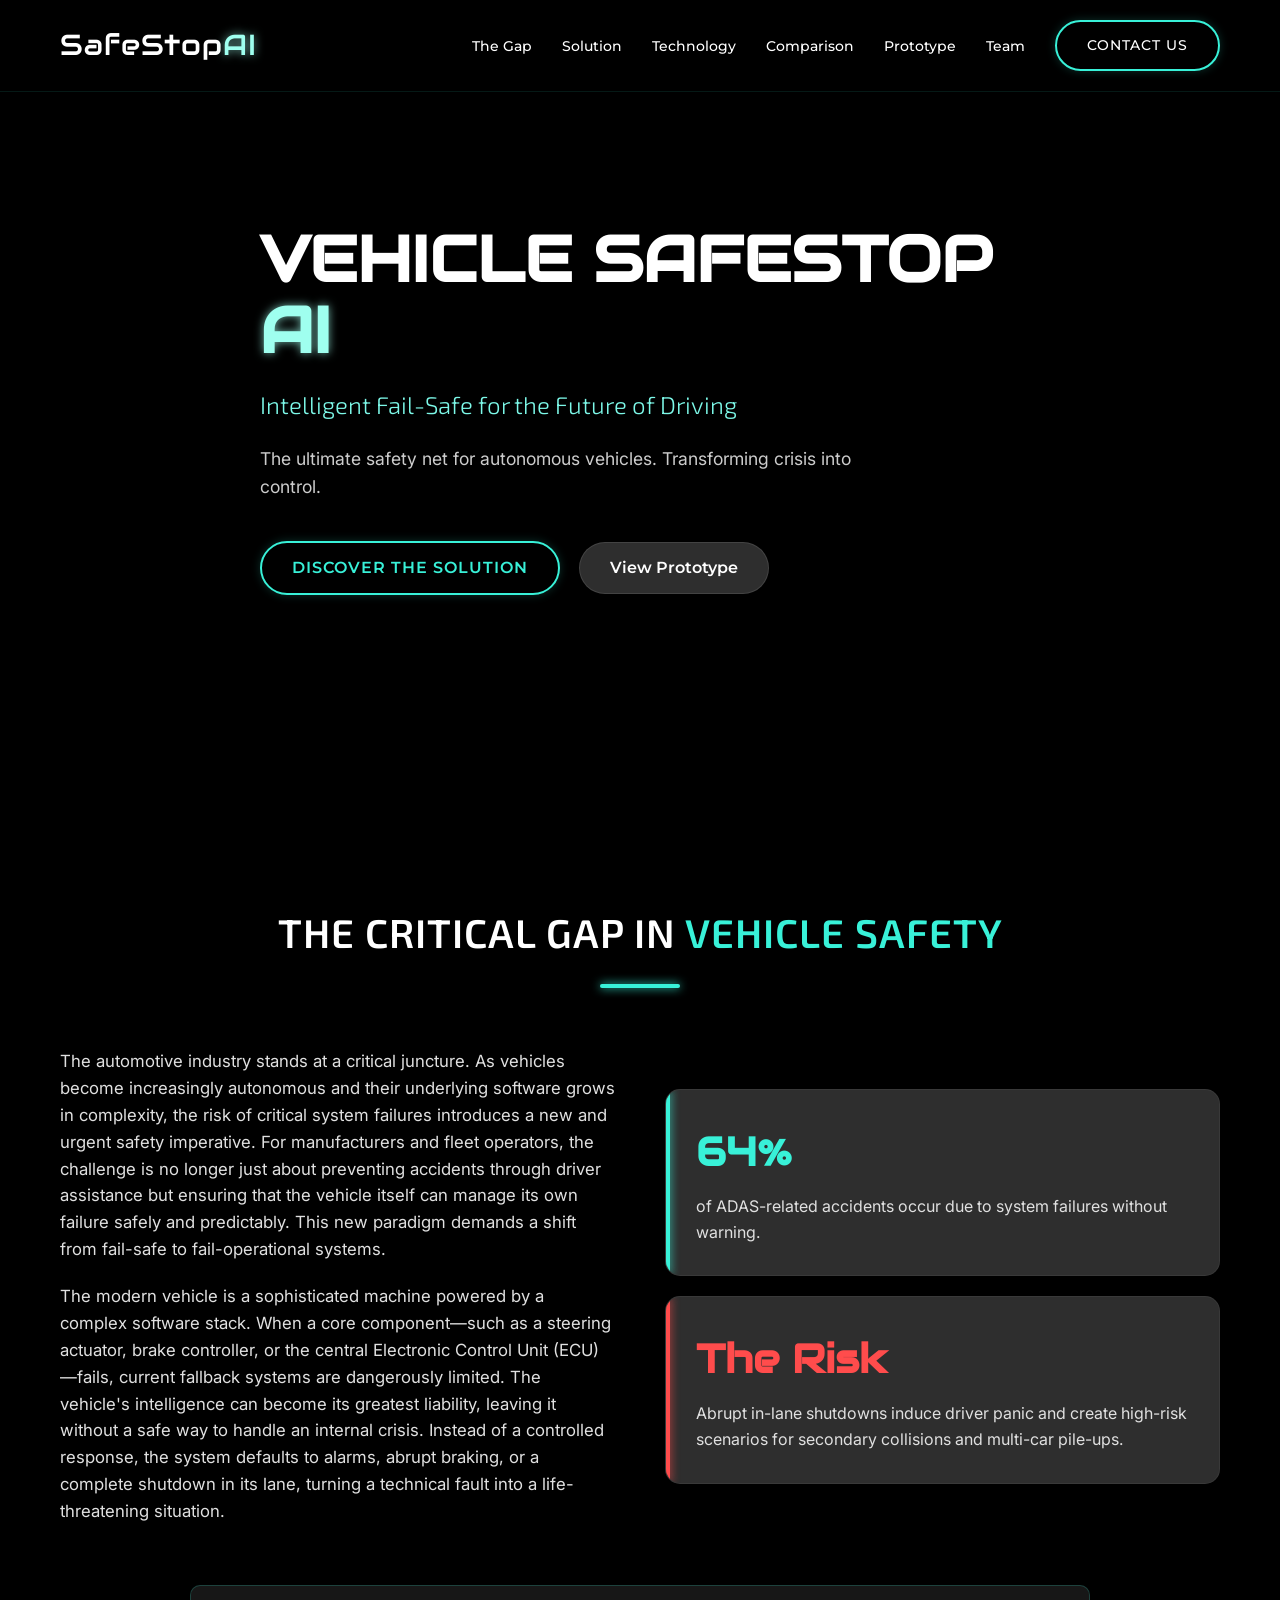
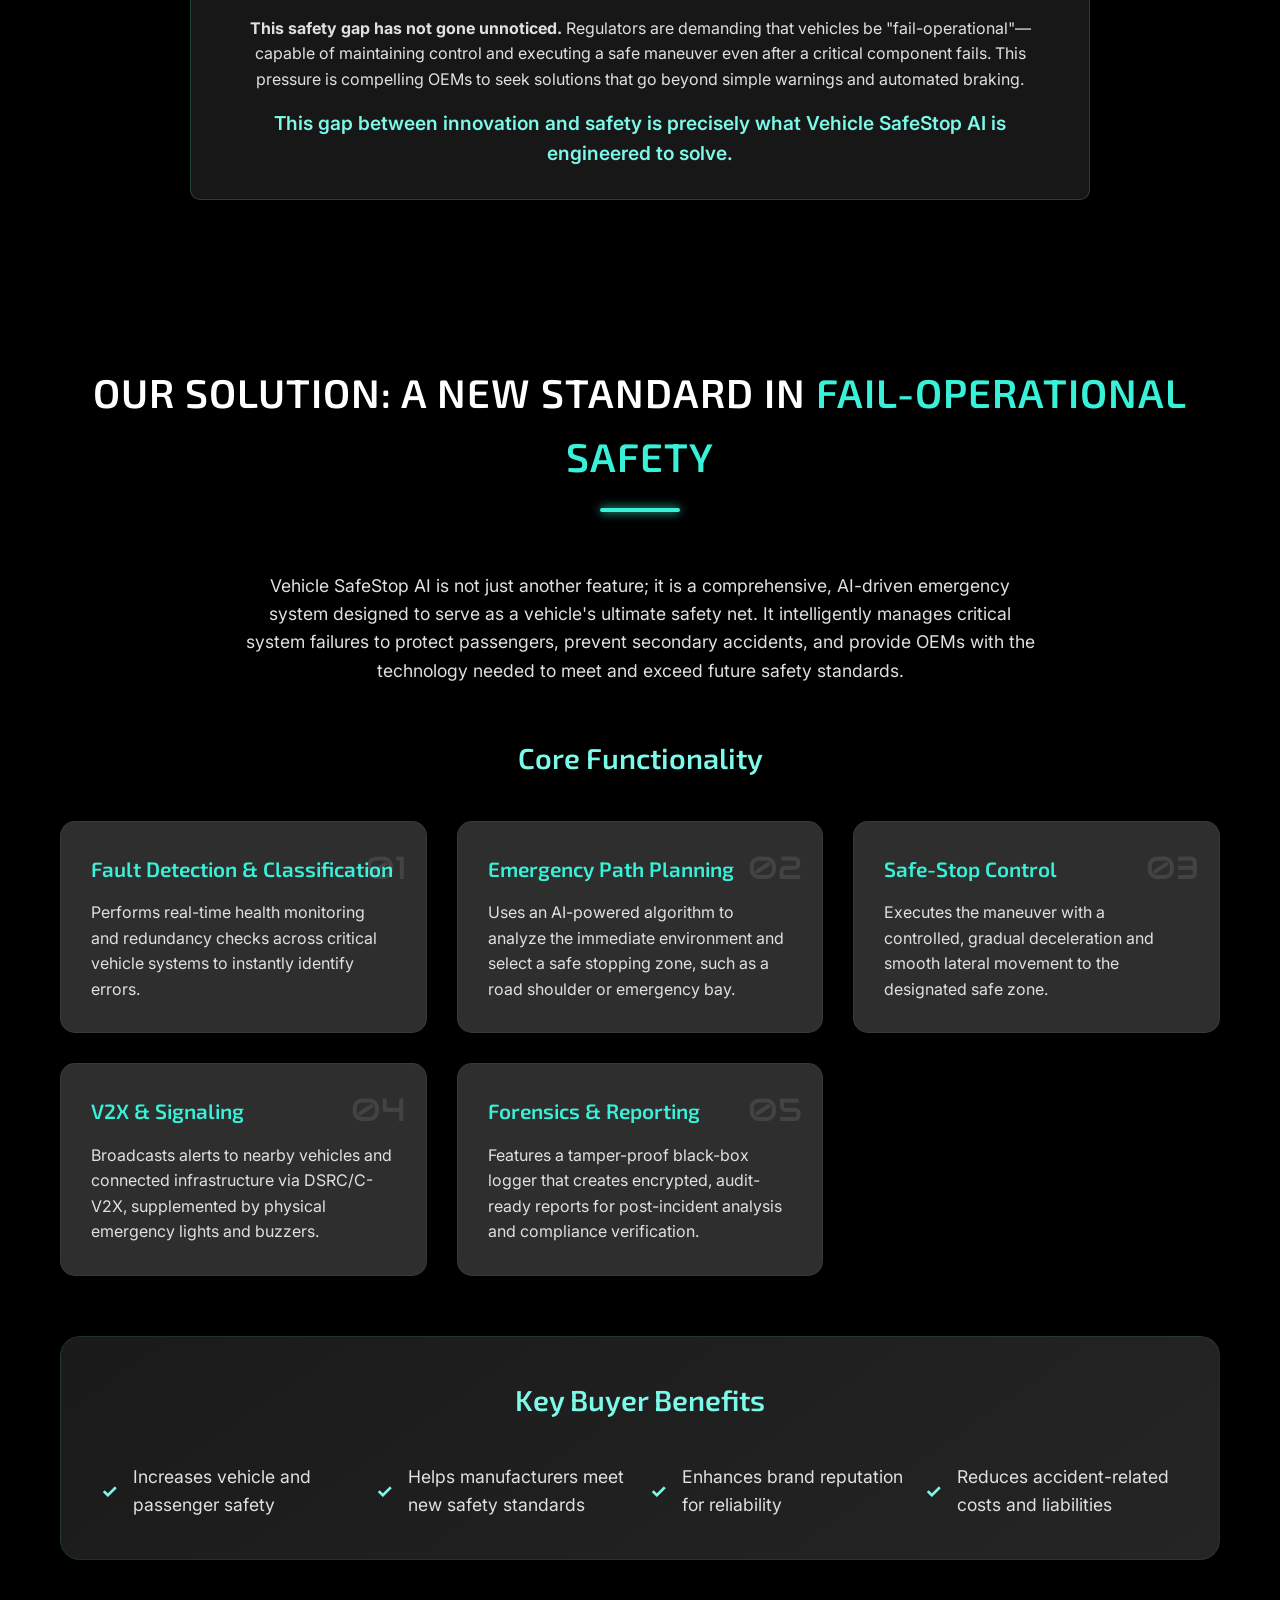
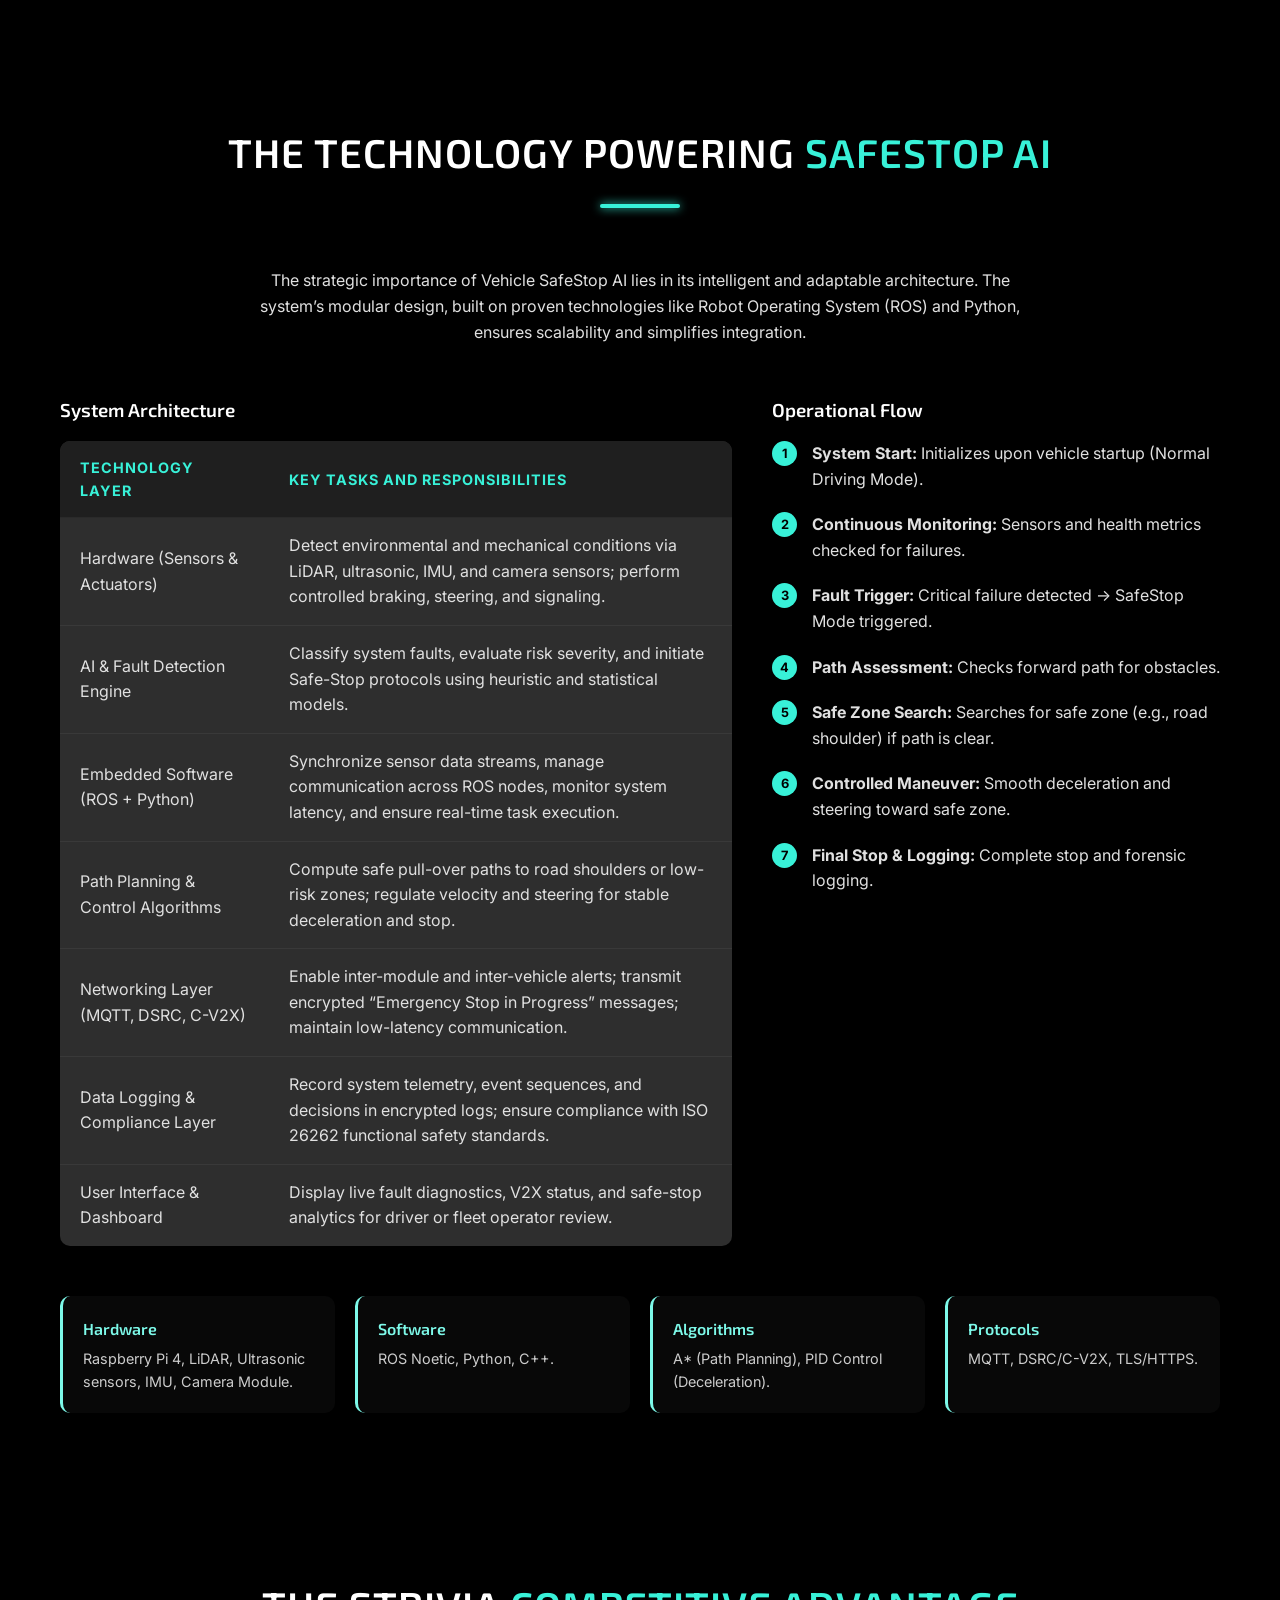
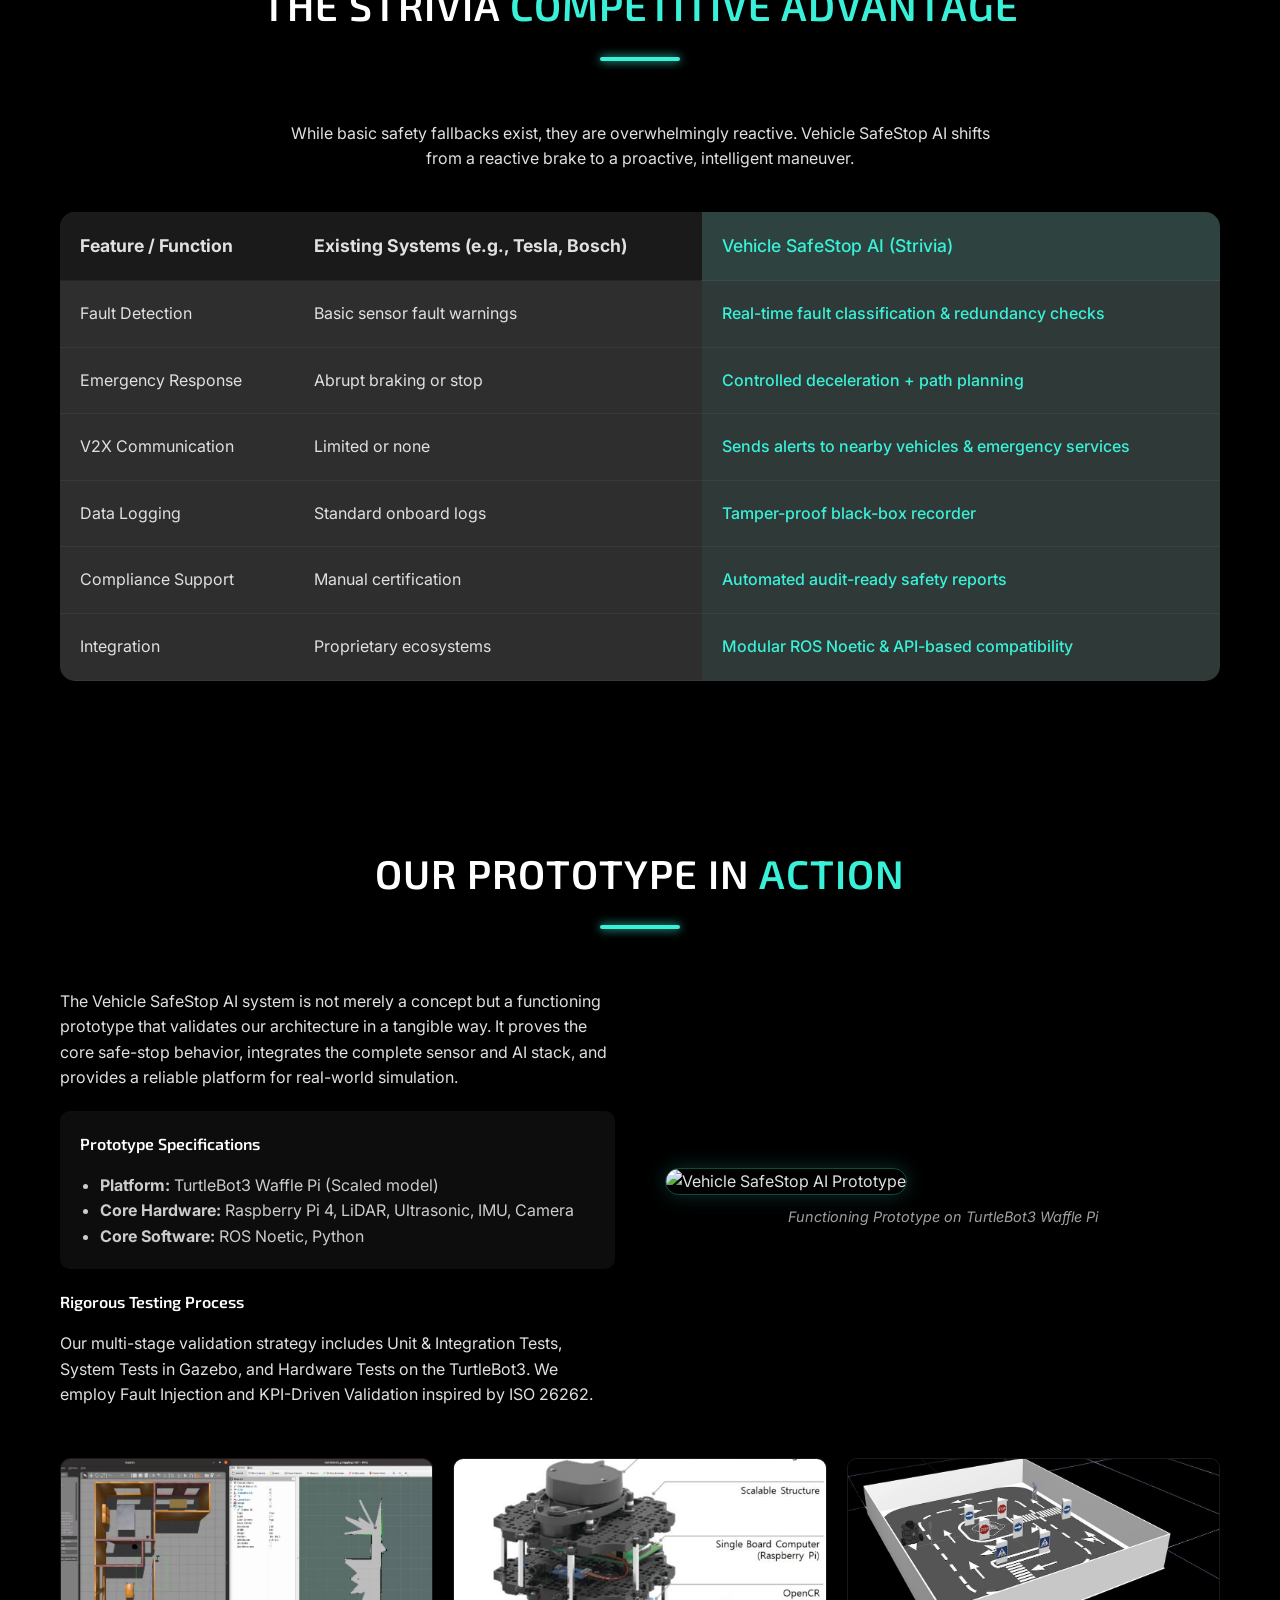
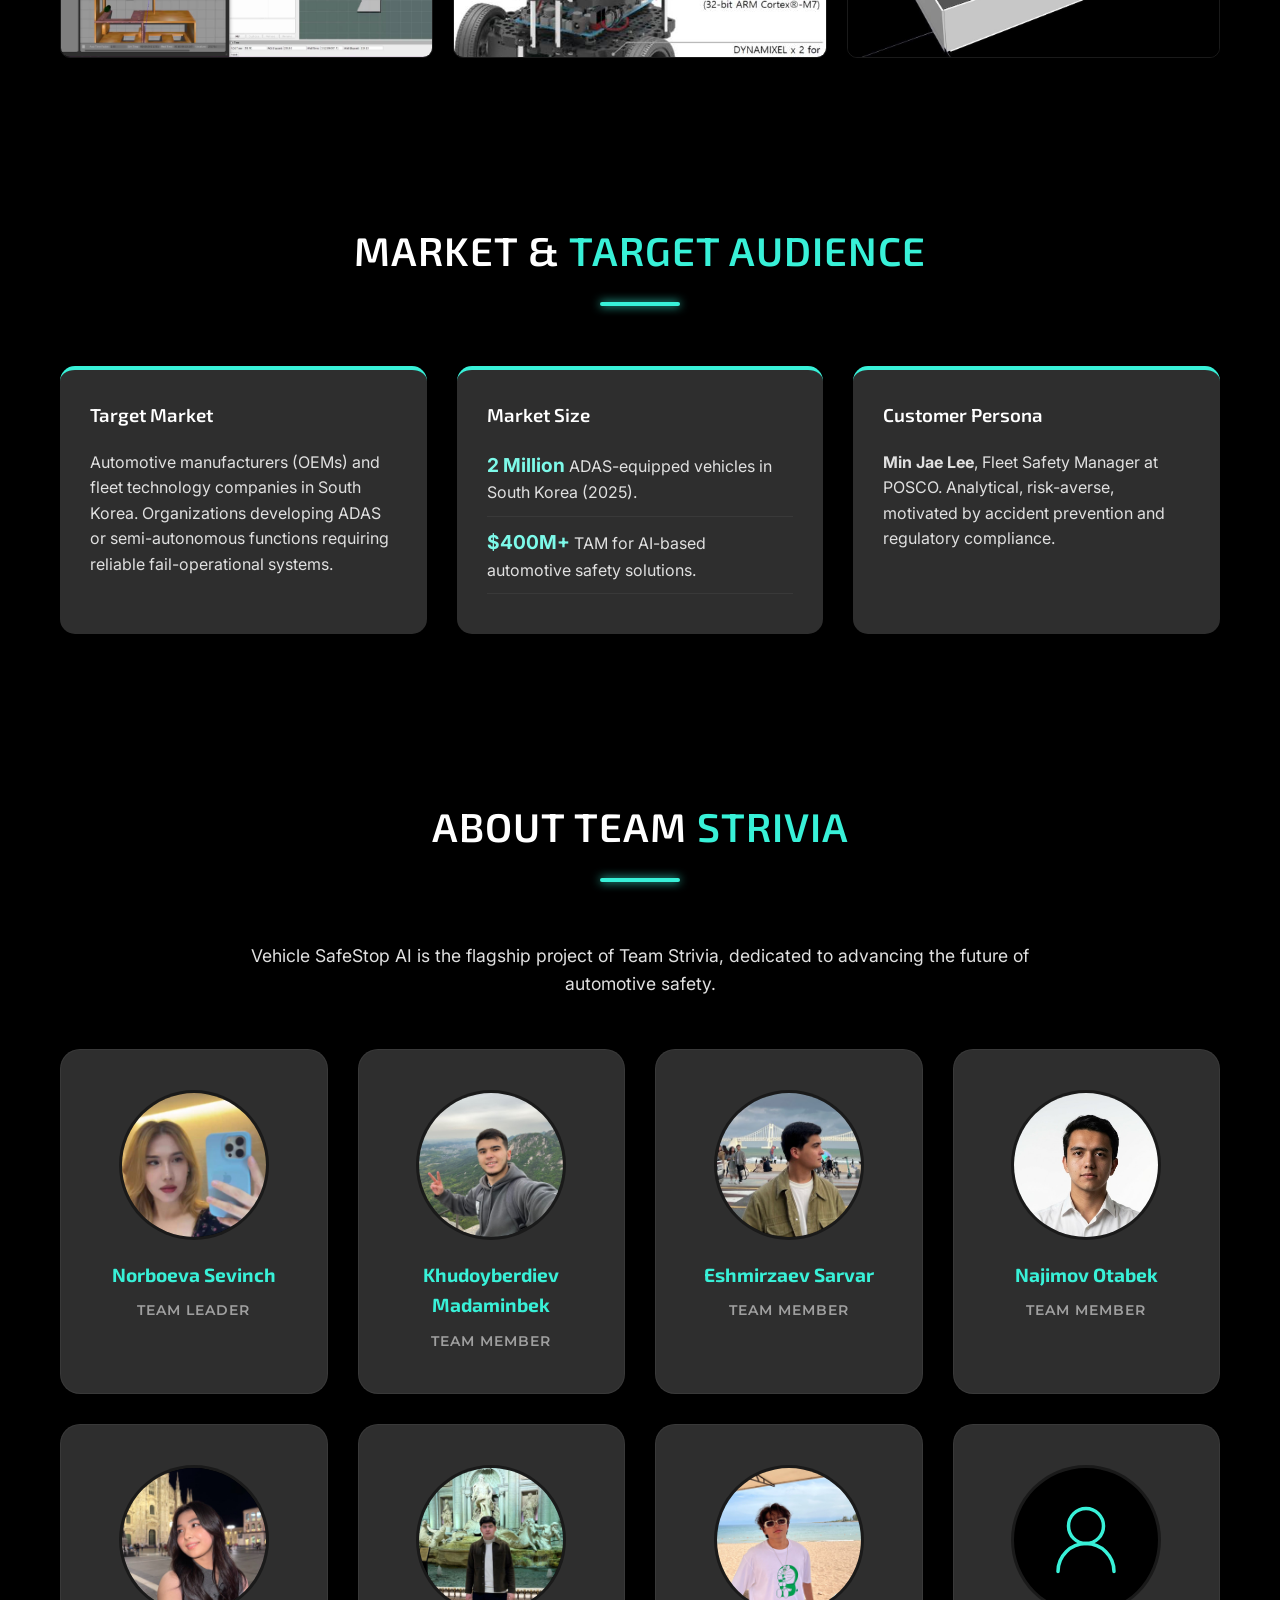
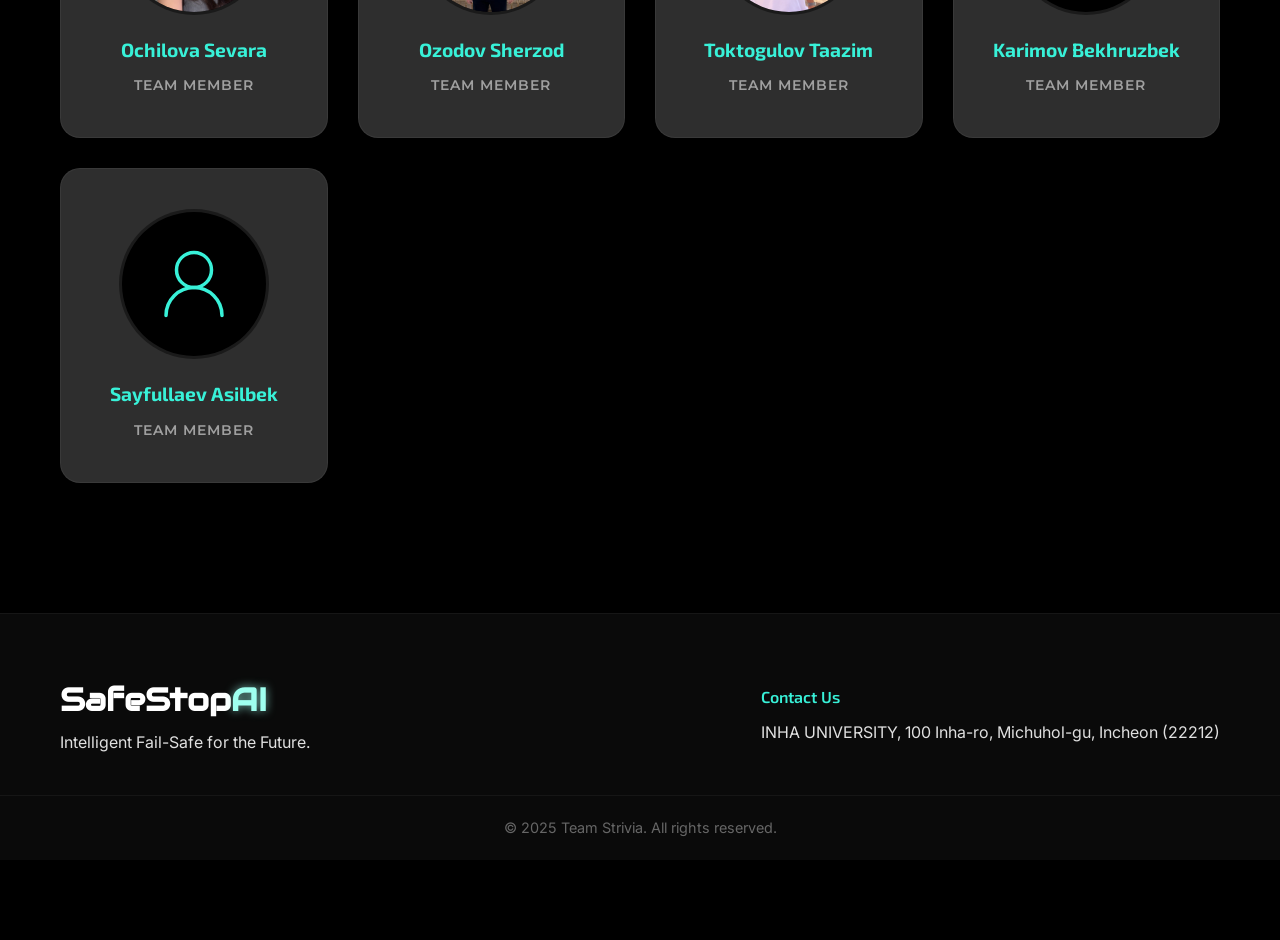
==== index.html @ 6f0f4583 "Add favicon to website" ====
<!DOCTYPE html>
<html lang="en">

<head>
    <meta charset="UTF-8">
    <meta name="viewport" content="width=device-width, initial-scale=1.0">
    <title>Vehicle SafeStop AI | Intelligent Fail-Safe for the Future</title>
    <meta name="description"
        content="Vehicle SafeStop AI: Intelligent Fail-Safe for the Future of Driving. A modular fail-safe system for autonomous vehicle safety.">

    <!-- Google Fonts -->
    <link rel="preconnect" href="https://fonts.googleapis.com">
    <link rel="preconnect" href="https://fonts.gstatic.com" crossorigin>
    <link
        href="https://fonts.googleapis.com/css2?family=Audiowide&family=Exo+2:wght@400;600;700&family=Inter:wght@300;400;500&family=Montserrat:wght@500;600&family=Poppins:wght@400;500;600&display=swap"
        rel="stylesheet">

    <link rel="icon" href="images/favicon.svg" type="image/svg+xml">
    <link rel="stylesheet" href="style.css">
</head>

<body>

    <!-- Navigation -->
    <nav class="navbar">
        <div class="container nav-container">
            <a href="#" class="logo">SafeStop<span class="neon-text">AI</span></a>
            <button class="mobile-menu-btn" aria-label="Toggle navigation">
                <span></span>
                <span></span>
                <span></span>
            </button>
            <ul class="nav-links">
                <li><a href="#problem">The Gap</a></li>
                <li><a href="#solution">Solution</a></li>
                <li><a href="#technology">Technology</a></li>
                <li><a href="#comparison">Comparison</a></li>
                <li><a href="#prototype">Prototype</a></li>
                <li><a href="#team">Team</a></li>
                <li><a href="#contact" class="btn-primary">Contact Us</a></li>
            </ul>
        </div>
    </nav>

    <!-- Hero Section -->
    <header class="hero">
        <div class="hero-bg-overlay"></div>
        <div class="container hero-content">
            <h1 class="hero-title">Vehicle SafeStop <span class="neon-text">AI</span></h1>
            <p class="hero-subtitle">Intelligent Fail-Safe for the Future of Driving</p>
            <p class="hero-description">The ultimate safety net for autonomous vehicles. Transforming crisis into
                control.</p>
            <div class="hero-btns">
                <a href="#solution" class="btn-primary">Discover the Solution</a>
                <a href="#prototype" class="btn-secondary">View Prototype</a>
            </div>
        </div>
        <!-- Using hero-image.png as a background or side element if suitable, here as background via CSS or img tag -->
        <!-- Ideally this would be a background image, but putting it here for structure if needed, or handled in CSS -->
    </header>

    <!-- Problem Section -->
    <section id="problem" class="section problem-section">
        <div class="container">
            <div class="section-header">
                <h2>The Critical Gap in <span class="highlight">Vehicle Safety</span></h2>
                <div class="divider"></div>
            </div>

            <div class="problem-grid">
                <div class="problem-text">
                    <p>The automotive industry stands at a critical juncture. As vehicles become increasingly autonomous
                        and their underlying software grows in complexity, the risk of critical system failures
                        introduces a new and urgent safety imperative. For manufacturers and fleet operators, the
                        challenge is no longer just about preventing accidents through driver assistance but ensuring
                        that the vehicle itself can manage its own failure safely and predictably. This new paradigm
                        demands a shift from fail-safe to fail-operational systems.</p>
                    <p>The modern vehicle is a sophisticated machine powered by a complex software stack. When a core
                        component—such as a steering actuator, brake controller, or the central Electronic Control Unit
                        (ECU)—fails, current fallback systems are dangerously limited. The vehicle's intelligence can
                        become its greatest liability, leaving it without a safe way to handle an internal crisis.
                        Instead of a controlled response, the system defaults to alarms, abrupt braking, or a complete
                        shutdown in its lane, turning a technical fault into a life-threatening situation.</p>
                </div>
                <div class="problem-stats">
                    <div class="stat-card">
                        <h3>64%</h3>
                        <p>of ADAS-related accidents occur due to system failures without warning.</p>
                    </div>
                    <div class="stat-card warning">
                        <h3>The Risk</h3>
                        <p>Abrupt in-lane shutdowns induce driver panic and create high-risk scenarios for secondary
                            collisions and multi-car pile-ups.</p>
                    </div>
                </div>
            </div>

            <div class="problem-footer">
                <p><strong>This safety gap has not gone unnoticed.</strong> Regulators are demanding that vehicles be
                    "fail-operational"—capable of maintaining control and executing a safe maneuver even after a
                    critical component fails. This pressure is compelling OEMs to seek solutions that go beyond simple
                    warnings and automated braking.</p>
                <p class="highlight-text">This gap between innovation and safety is precisely what Vehicle SafeStop AI
                    is engineered to solve.</p>
            </div>
        </div>
    </section>

    <!-- Solution Section -->
    <section id="solution" class="section solution-section">
        <div class="container">
            <div class="section-header">
                <h2>Our Solution: A New Standard in <span class="highlight">Fail-Operational Safety</span></h2>
                <div class="divider"></div>
            </div>

            <div class="solution-intro">
                <p>Vehicle SafeStop AI is not just another feature; it is a comprehensive, AI-driven emergency system
                    designed to serve as a vehicle's ultimate safety net. It intelligently manages critical system
                    failures to protect passengers, prevent secondary accidents, and provide OEMs with the technology
                    needed to meet and exceed future safety standards.</p>
            </div>

            <h3 class="subsection-title">Core Functionality</h3>
            <div class="features-grid">
                <div class="feature-card">
                    <div class="icon-box">01</div>
                    <h4>Fault Detection & Classification</h4>
                    <p>Performs real-time health monitoring and redundancy checks across critical vehicle systems to
                        instantly identify errors.</p>
                </div>
                <div class="feature-card">
                    <div class="icon-box">02</div>
                    <h4>Emergency Path Planning</h4>
                    <p>Uses an AI-powered algorithm to analyze the immediate environment and select a safe stopping
                        zone, such as a road shoulder or emergency bay.</p>
                </div>
                <div class="feature-card">
                    <div class="icon-box">03</div>
                    <h4>Safe-Stop Control</h4>
                    <p>Executes the maneuver with a controlled, gradual deceleration and smooth lateral movement to the
                        designated safe zone.</p>
                </div>
                <div class="feature-card">
                    <div class="icon-box">04</div>
                    <h4>V2X & Signaling</h4>
                    <p>Broadcasts alerts to nearby vehicles and connected infrastructure via DSRC/C-V2X, supplemented by
                        physical emergency lights and buzzers.</p>
                </div>
                <div class="feature-card">
                    <div class="icon-box">05</div>
                    <h4>Forensics & Reporting</h4>
                    <p>Features a tamper-proof black-box logger that creates encrypted, audit-ready reports for
                        post-incident analysis and compliance verification.</p>
                </div>
            </div>

            <div class="benefits-container">
                <h3 class="subsection-title">Key Buyer Benefits</h3>
                <ul class="benefits-list">
                    <li><span class="check-icon">✓</span> Increases vehicle and passenger safety</li>
                    <li><span class="check-icon">✓</span> Helps manufacturers meet new safety standards</li>
                    <li><span class="check-icon">✓</span> Enhances brand reputation for reliability</li>
                    <li><span class="check-icon">✓</span> Reduces accident-related costs and liabilities</li>
                </ul>
            </div>
        </div>
    </section>

    <!-- Technology Section -->
    <section id="technology" class="section tech-section">
        <div class="container">
            <div class="section-header">
                <h2>The Technology Powering <span class="highlight">SafeStop AI</span></h2>
                <div class="divider"></div>
            </div>

            <p class="tech-intro">The strategic importance of Vehicle SafeStop AI lies in its intelligent and adaptable
                architecture. The system’s modular design, built on proven technologies like Robot Operating System
                (ROS) and Python, ensures scalability and simplifies integration.</p>

            <div class="tech-content">
                <div class="tech-architecture">
                    <h3>System Architecture</h3>
                    <div class="table-responsive">
                        <table class="tech-table">
                            <thead>
                                <tr>
                                    <th>Technology Layer</th>
                                    <th>Key Tasks and Responsibilities</th>
                                </tr>
                            </thead>
                            <tbody>
                                <tr>
                                    <td>Hardware (Sensors & Actuators)</td>
                                    <td>Detect environmental and mechanical conditions via LiDAR, ultrasonic, IMU, and
                                        camera sensors; perform controlled braking, steering, and signaling.</td>
                                </tr>
                                <tr>
                                    <td>AI & Fault Detection Engine</td>
                                    <td>Classify system faults, evaluate risk severity, and initiate Safe-Stop protocols
                                        using heuristic and statistical models.</td>
                                </tr>
                                <tr>
                                    <td>Embedded Software (ROS + Python)</td>
                                    <td>Synchronize sensor data streams, manage communication across ROS nodes, monitor
                                        system latency, and ensure real-time task execution.</td>
                                </tr>
                                <tr>
                                    <td>Path Planning & Control Algorithms</td>
                                    <td>Compute safe pull-over paths to road shoulders or low-risk zones; regulate
                                        velocity and steering for stable deceleration and stop.</td>
                                </tr>
                                <tr>
                                    <td>Networking Layer (MQTT, DSRC, C-V2X)</td>
                                    <td>Enable inter-module and inter-vehicle alerts; transmit encrypted “Emergency Stop
                                        in Progress” messages; maintain low-latency communication.</td>
                                </tr>
                                <tr>
                                    <td>Data Logging & Compliance Layer</td>
                                    <td>Record system telemetry, event sequences, and decisions in encrypted logs;
                                        ensure compliance with ISO 26262 functional safety standards.</td>
                                </tr>
                                <tr>
                                    <td>User Interface & Dashboard</td>
                                    <td>Display live fault diagnostics, V2X status, and safe-stop analytics for driver
                                        or fleet operator review.</td>
                                </tr>
                            </tbody>
                        </table>
                    </div>
                </div>

                <div class="operational-flow">
                    <h3>Operational Flow</h3>
                    <ol class="flow-steps">
                        <li><strong>System Start:</strong> Initializes upon vehicle startup (Normal Driving Mode).</li>
                        <li><strong>Continuous Monitoring:</strong> Sensors and health metrics checked for failures.
                        </li>
                        <li><strong>Fault Trigger:</strong> Critical failure detected -> SafeStop Mode triggered.</li>
                        <li><strong>Path Assessment:</strong> Checks forward path for obstacles.</li>
                        <li><strong>Safe Zone Search:</strong> Searches for safe zone (e.g., road shoulder) if path is
                            clear.</li>
                        <li><strong>Controlled Maneuver:</strong> Smooth deceleration and steering toward safe zone.
                        </li>
                        <li><strong>Final Stop & Logging:</strong> Complete stop and forensic logging.</li>
                    </ol>
                </div>
            </div>

            <div class="core-tech-grid">
                <div class="tech-item">
                    <h5>Hardware</h5>
                    <p>Raspberry Pi 4, LiDAR, Ultrasonic sensors, IMU, Camera Module.</p>
                </div>
                <div class="tech-item">
                    <h5>Software</h5>
                    <p>ROS Noetic, Python, C++.</p>
                </div>
                <div class="tech-item">
                    <h5>Algorithms</h5>
                    <p>A* (Path Planning), PID Control (Deceleration).</p>
                </div>
                <div class="tech-item">
                    <h5>Protocols</h5>
                    <p>MQTT, DSRC/C-V2X, TLS/HTTPS.</p>
                </div>
            </div>
        </div>
    </section>

    <!-- Comparison Section -->
    <section id="comparison" class="section comparison-section">
        <div class="container">
            <div class="section-header">
                <h2>The Strivia <span class="highlight">Competitive Advantage</span></h2>
                <div class="divider"></div>
            </div>

            <p class="comparison-intro">While basic safety fallbacks exist, they are overwhelmingly reactive. Vehicle
                SafeStop AI shifts from a reactive brake to a proactive, intelligent maneuver.</p>

            <div class="table-responsive">
                <table class="comparison-table">
                    <thead>
                        <tr>
                            <th>Feature / Function</th>
                            <th>Existing Systems (e.g., Tesla, Bosch)</th>
                            <th class="highlight-col">Vehicle SafeStop AI (Strivia)</th>
                        </tr>
                    </thead>
                    <tbody>
                        <tr>
                            <td>Fault Detection</td>
                            <td>Basic sensor fault warnings</td>
                            <td class="highlight-col">Real-time fault classification & redundancy checks</td>
                        </tr>
                        <tr>
                            <td>Emergency Response</td>
                            <td>Abrupt braking or stop</td>
                            <td class="highlight-col">Controlled deceleration + path planning</td>
                        </tr>
                        <tr>
                            <td>V2X Communication</td>
                            <td>Limited or none</td>
                            <td class="highlight-col">Sends alerts to nearby vehicles & emergency services</td>
                        </tr>
                        <tr>
                            <td>Data Logging</td>
                            <td>Standard onboard logs</td>
                            <td class="highlight-col">Tamper-proof black-box recorder</td>
                        </tr>
                        <tr>
                            <td>Compliance Support</td>
                            <td>Manual certification</td>
                            <td class="highlight-col">Automated audit-ready safety reports</td>
                        </tr>
                        <tr>
                            <td>Integration</td>
                            <td>Proprietary ecosystems</td>
                            <td class="highlight-col">Modular ROS Noetic & API-based compatibility</td>
                        </tr>
                    </tbody>
                </table>
            </div>
        </div>
    </section>

    <!-- Prototype Section -->
    <section id="prototype" class="section prototype-section">
        <div class="container">
            <div class="section-header">
                <h2>Our Prototype in <span class="highlight">Action</span></h2>
                <div class="divider"></div>
            </div>

            <div class="prototype-content">
                <div class="prototype-text">
                    <p>The Vehicle SafeStop AI system is not merely a concept but a functioning prototype that validates
                        our architecture in a tangible way. It proves the core safe-stop behavior, integrates the
                        complete sensor and AI stack, and provides a reliable platform for real-world simulation.</p>

                    <div class="prototype-specs">
                        <h4>Prototype Specifications</h4>
                        <ul>
                            <li><strong>Platform:</strong> TurtleBot3 Waffle Pi (Scaled model)</li>
                            <li><strong>Core Hardware:</strong> Raspberry Pi 4, LiDAR, Ultrasonic, IMU, Camera</li>
                            <li><strong>Core Software:</strong> ROS Noetic, Python</li>
                        </ul>
                    </div>

                    <div class="validation-strategy">
                        <h4>Rigorous Testing Process</h4>
                        <p>Our multi-stage validation strategy includes Unit & Integration Tests, System Tests in
                            Gazebo, and Hardware Tests on the TurtleBot3. We employ Fault Injection and KPI-Driven
                            Validation inspired by ISO 26262.</p>
                    </div>
                </div>
                <div class="prototype-image-container">
                    <img src="images/prototype-image.png" alt="Vehicle SafeStop AI Prototype" class="prototype-img">
                    <div class="img-caption">Functioning Prototype on TurtleBot3 Waffle Pi</div>
                </div>
            </div>

            <!-- Additional Images Gallery if needed -->
            <div class="gallery-grid">
                <img src="images/gazebo-house-world-rviz-map.jpeg" alt="Gazebo Simulation" class="gallery-img">
                <img src="images/turtlebot3-burger-labeled-components.jpeg" alt="TurtleBot Components"
                    class="gallery-img">
                <img src="images/simulation-traffic-test-track.jpeg" alt="Simulation Track" class="gallery-img">
            </div>
        </div>
    </section>

    <!-- Market Section -->
    <section id="market" class="section market-section">
        <div class="container">
            <div class="section-header">
                <h2>Market & <span class="highlight">Target Audience</span></h2>
                <div class="divider"></div>
            </div>

            <div class="market-grid">
                <div class="market-card">
                    <h3>Target Market</h3>
                    <p>Automotive manufacturers (OEMs) and fleet technology companies in South Korea. Organizations
                        developing ADAS or semi-autonomous functions requiring reliable fail-operational systems.</p>
                </div>
                <div class="market-card">
                    <h3>Market Size</h3>
                    <ul class="market-list">
                        <li><strong>2 Million</strong> ADAS-equipped vehicles in South Korea (2025).</li>
                        <li><strong>$400M+</strong> TAM for AI-based automotive safety solutions.</li>
                    </ul>
                </div>
                <div class="market-card">
                    <h3>Customer Persona</h3>
                    <p><strong>Min Jae Lee</strong>, Fleet Safety Manager at POSCO. Analytical, risk-averse, motivated
                        by accident prevention and regulatory compliance.</p>
                </div>
            </div>
        </div>
    </section>

    <!-- Team Section -->
    <section id="team" class="section team-section">
        <div class="container">
            <div class="section-header">
                <h2>About Team <span class="highlight">Strivia</span></h2>
                <div class="divider"></div>
            </div>

            <p class="team-intro">Vehicle SafeStop AI is the flagship project of Team Strivia, dedicated to advancing
                the future of automotive safety.</p>

            <div class="team-grid">
                <!-- Team Leader -->
                <div class="team-card">
                    <div class="team-img-wrapper">
                        <img src="images/team/sevinch.jpg" alt="Norboeva Sevinch" class="team-member-img">
                    </div>
                    <h4 class="team-name">Norboeva Sevinch</h4>
                    <p class="team-role">Team Leader</p>
                </div>

                <!-- Team Members with Images -->
                <div class="team-card">
                    <div class="team-img-wrapper">
                        <img src="images/team/muhammadamin.jpeg" alt="Khudoyberdiev Madaminbek" class="team-member-img">
                    </div>
                    <h4 class="team-name">Khudoyberdiev Madaminbek</h4>
                    <p class="team-role">Team Member</p>
                </div>

                <div class="team-card">
                    <div class="team-img-wrapper">
                        <img src="images/team/Sarvar.png" alt="Eshmirzaev Sarvar" class="team-member-img">
                    </div>
                    <h4 class="team-name">Eshmirzaev Sarvar</h4>
                    <p class="team-role">Team Member</p>
                </div>

                <!-- Otabek (4th Position) -->
                <div class="team-card">
                    <div class="team-img-wrapper">
                        <img src="images/team/Otabek.jpg" alt="Najimov Otabek" class="team-member-img">
                    </div>
                    <h4 class="team-name">Najimov Otabek</h4>
                    <p class="team-role">Team Member</p>
                </div>

                <div class="team-card">
                    <div class="team-img-wrapper">
                        <img src="images/team/sevara.jpeg" alt="Ochilova Sevara" class="team-member-img">
                    </div>
                    <h4 class="team-name">Ochilova Sevara</h4>
                    <p class="team-role">Team Member</p>
                </div>

                <div class="team-card">
                    <div class="team-img-wrapper">
                        <img src="images/team/sherzod.jpg" alt="Ozodov Sherzod" class="team-member-img">
                    </div>
                    <h4 class="team-name">Ozodov Sherzod</h4>
                    <p class="team-role">Team Member</p>
                </div>

                <div class="team-card">
                    <div class="team-img-wrapper">
                        <img src="images/team/Toktogulov Taazim.jpeg" alt="Toktogulov Taazim" class="team-member-img">
                    </div>
                    <h4 class="team-name">Toktogulov Taazim</h4>
                    <p class="team-role">Team Member</p>
                </div>

                <!-- Team Members without Images -->
                <div class="team-card">
                    <div class="team-img-wrapper">
                        <img src="images/placeholder.svg" alt="Karimov Bekhruzbek" class="team-member-img placeholder">
                    </div>
                    <h4 class="team-name">Karimov Bekhruzbek</h4>
                    <p class="team-role">Team Member</p>
                </div>

                <div class="team-card">
                    <div class="team-img-wrapper">
                        <img src="images/placeholder.svg" alt="Sayfullaev Asilbek" class="team-member-img placeholder">
                    </div>
                    <h4 class="team-name">Sayfullaev Asilbek</h4>
                    <p class="team-role">Team Member</p>
                </div>
            </div>
        </div>
    </section>

    <!-- Footer -->
    <footer id="contact" class="footer">
        <div class="container footer-content">
            <div class="footer-logo">
                <h3>SafeStop<span class="neon-text">AI</span></h3>
                <p>Intelligent Fail-Safe for the Future.</p>
            </div>
            <div class="footer-contact">
                <h4>Contact Us</h4>
                <p>INHA UNIVERSITY, 100 Inha-ro, Michuhol-gu, Incheon (22212)</p>
            </div>
        </div>
        <div class="footer-bottom">
            <p>&copy; 2025 Team Strivia. All rights reserved.</p>
        </div>
    </footer>

    <script src="script.js"></script>
</body>

</html>
---- style.css ----
:root {
    /* Color System */
    --primary-bg: #000000;
    --logo-accent: #9FFFEF;
    --electric-teal: #38F1D8;
    --secondary-mint: #7DF9E9;
    --pure-white: #FFFFFF;
    --graphite-gray: #2E2E2E;
    --placeholder-gray: #A0A0A0;
    --text-color: #E0E0E0;

    /* Fonts */
    --font-main-title: 'Audiowide', cursive;
    /* Fallback for Eurostile */
    --font-heading: 'Exo 2', sans-serif;
    --font-body: 'Inter', sans-serif;
    --font-ui: 'Montserrat', sans-serif;

    /* Spacing */
    --section-padding: 80px 0;
    --container-width: 1200px;
}

* {
    margin: 0;
    padding: 0;
    box-sizing: border-box;
}

body {
    background-color: var(--primary-bg);
    color: var(--text-color);
    font-family: var(--font-body);
    line-height: 1.6;
    overflow-x: hidden;
}

h1,
h2,
h3,
h4,
h5,
h6 {
    color: var(--pure-white);
    font-family: var(--font-heading);
    font-weight: 600;
    margin-bottom: 1rem;
}

a {
    text-decoration: none;
    color: inherit;
    transition: all 0.3s ease;
}

ul {
    list-style: none;
}

.container {
    max-width: var(--container-width);
    margin: 0 auto;
    padding: 0 20px;
}

.section {
    padding: var(--section-padding);
}

.neon-text {
    color: var(--logo-accent);
    text-shadow: 0 0 10px rgba(159, 255, 239, 0.7);
}

.highlight {
    color: var(--electric-teal);
}

/* Navigation */
.navbar {
    position: fixed;
    top: 0;
    left: 0;
    width: 100%;
    background: rgba(0, 0, 0, 0.9);
    backdrop-filter: blur(10px);
    z-index: 1000;
    padding: 20px 0;
    border-bottom: 1px solid rgba(56, 241, 216, 0.1);
}

.nav-container {
    display: flex;
    justify-content: space-between;
    align-items: center;
}

.logo {
    font-family: var(--font-main-title);
    font-size: 1.8rem;
    color: var(--pure-white);
    letter-spacing: 1px;
}

.nav-links {
    display: flex;
    gap: 30px;
    align-items: center;
}

.nav-links li a {
    font-family: var(--font-ui);
    font-size: 0.9rem;
    font-weight: 500;
    color: var(--pure-white);
    position: relative;
}

.nav-links li a:hover {
    color: var(--electric-teal);
    text-shadow: 0 0 8px rgba(56, 241, 216, 0.5);
}

.mobile-menu-btn {
    display: none;
    background: none;
    border: none;
    cursor: pointer;
}

.mobile-menu-btn span {
    display: block;
    width: 25px;
    height: 3px;
    background-color: var(--pure-white);
    margin: 5px 0;
    transition: 0.3s;
}

/* Buttons */
.btn-primary {
    display: inline-block;
    padding: 12px 30px;
    background: transparent;
    border: 2px solid var(--electric-teal);
    color: var(--electric-teal);
    font-family: var(--font-ui);
    font-weight: 600;
    border-radius: 30px;
    /* Rounded corners */
    box-shadow: 0 0 10px rgba(56, 241, 216, 0.2);
    text-transform: uppercase;
    letter-spacing: 1px;
}

.btn-primary:hover {
    background: var(--electric-teal);
    color: var(--primary-bg);
    box-shadow: 0 0 20px rgba(56, 241, 216, 0.6);
}

.btn-secondary {
    display: inline-block;
    padding: 12px 30px;
    background: var(--graphite-gray);
    color: var(--pure-white);
    font-family: var(--font-ui);
    font-weight: 600;
    border-radius: 30px;
    border: 1px solid rgba(255, 255, 255, 0.1);
    margin-left: 15px;
}

.btn-secondary:hover {
    background: #3a3a3a;
    border-color: var(--pure-white);
}

/* Hero Section */
.hero {
    height: 100vh;
    display: flex;
    align-items: center;
    position: relative;
    background: url('images/hero-image.png') no-repeat center center/cover;
    margin-top: -80px;
    /* Offset navbar */
    padding-top: 80px;
}

.hero-bg-overlay {
    position: absolute;
    top: 0;
    left: 0;
    width: 100%;
    height: 100%;
    background: linear-gradient(to right, rgba(0, 0, 0, 0.9) 0%, rgba(0, 0, 0, 0.7) 50%, rgba(0, 0, 0, 0.4) 100%);
    z-index: 1;
}

.hero-content {
    position: relative;
    z-index: 2;
    max-width: 800px;
}

.hero-title {
    font-family: var(--font-main-title);
    font-size: 4rem;
    line-height: 1.1;
    margin-bottom: 20px;
    text-transform: uppercase;
}

.hero-subtitle {
    font-family: var(--font-heading);
    font-size: 1.5rem;
    color: var(--secondary-mint);
    margin-bottom: 20px;
    font-weight: 300;
}

.hero-description {
    font-size: 1.1rem;
    margin-bottom: 40px;
    max-width: 600px;
    color: #ccc;
}

/* Section Headers */
.section-header {
    text-align: center;
    margin-bottom: 60px;
}

.section-header h2 {
    font-size: 2.5rem;
    text-transform: uppercase;
    letter-spacing: 1px;
}

.divider {
    width: 80px;
    height: 4px;
    background: var(--electric-teal);
    margin: 20px auto 0;
    box-shadow: 0 0 10px var(--electric-teal);
    border-radius: 2px;
}

/* Problem Section */
.problem-grid {
    display: grid;
    grid-template-columns: 1fr 1fr;
    gap: 50px;
    align-items: center;
}

.problem-text p {
    margin-bottom: 20px;
    font-size: 1.05rem;
}

.stat-card {
    background: var(--graphite-gray);
    padding: 30px;
    border-radius: 15px;
    border: 1px solid rgba(255, 255, 255, 0.05);
    margin-bottom: 20px;
    position: relative;
    overflow: hidden;
}

.stat-card::before {
    content: '';
    position: absolute;
    top: 0;
    left: 0;
    width: 4px;
    height: 100%;
    background: var(--electric-teal);
    box-shadow: 0 0 10px var(--electric-teal);
}

.stat-card.warning::before {
    background: #FF4C4C;
    /* Warning Red */
    box-shadow: 0 0 10px #FF4C4C;
}

.stat-card h3 {
    font-size: 2.5rem;
    color: var(--electric-teal);
    margin-bottom: 10px;
    font-family: var(--font-main-title);
}

.stat-card.warning h3 {
    color: #FF4C4C;
}

.problem-footer {
    margin-top: 40px;
    text-align: center;
    max-width: 900px;
    margin-left: auto;
    margin-right: auto;
    background: rgba(46, 46, 46, 0.5);
    padding: 30px;
    border-radius: 10px;
    border: 1px solid rgba(56, 241, 216, 0.2);
}

.highlight-text {
    color: var(--secondary-mint);
    font-weight: 600;
    font-size: 1.2rem;
    margin-top: 15px;
}

/* Solution Section */
.solution-intro {
    text-align: center;
    max-width: 800px;
    margin: 0 auto 50px;
    font-size: 1.1rem;
}

.subsection-title {
    text-align: center;
    margin-bottom: 40px;
    color: var(--secondary-mint);
    font-size: 1.8rem;
}

.features-grid {
    display: grid;
    grid-template-columns: repeat(auto-fit, minmax(300px, 1fr));
    gap: 30px;
    margin-bottom: 60px;
}

.feature-card {
    background: var(--graphite-gray);
    padding: 30px;
    border-radius: 15px;
    transition: transform 0.3s ease, box-shadow 0.3s ease;
    border: 1px solid rgba(255, 255, 255, 0.05);
    position: relative;
}

.feature-card:hover {
    transform: translateY(-5px);
    box-shadow: 0 10px 30px rgba(0, 0, 0, 0.5);
    border-color: var(--electric-teal);
}

.icon-box {
    font-family: var(--font-main-title);
    font-size: 2rem;
    color: rgba(255, 255, 255, 0.1);
    position: absolute;
    top: 20px;
    right: 20px;
}

.feature-card h4 {
    color: var(--electric-teal);
    margin-bottom: 15px;
    font-size: 1.3rem;
}

.benefits-container {
    background: linear-gradient(145deg, #1a1a1a, #252525);
    padding: 40px;
    border-radius: 20px;
    border: 1px solid rgba(56, 241, 216, 0.1);
}

.benefits-list {
    display: grid;
    grid-template-columns: repeat(auto-fit, minmax(250px, 1fr));
    gap: 20px;
}

.benefits-list li {
    display: flex;
    align-items: center;
    font-size: 1.1rem;
}

.check-icon {
    color: var(--secondary-mint);
    margin-right: 15px;
    font-weight: bold;
    font-size: 1.2rem;
}

/* Technology Section */
.tech-intro {
    text-align: center;
    max-width: 800px;
    margin: 0 auto 50px;
}

.tech-content {
    display: grid;
    grid-template-columns: 1.5fr 1fr;
    gap: 40px;
    margin-bottom: 50px;
}

.tech-table {
    width: 100%;
    border-collapse: collapse;
    background: var(--graphite-gray);
    border-radius: 10px;
    overflow: hidden;
}

.tech-table th,
.tech-table td {
    padding: 15px 20px;
    text-align: left;
    border-bottom: 1px solid rgba(255, 255, 255, 0.05);
}

.tech-table th {
    background: #1f1f1f;
    color: var(--electric-teal);
    text-transform: uppercase;
    font-size: 0.9rem;
    letter-spacing: 1px;
}

.tech-table tr:last-child td {
    border-bottom: none;
}

.flow-steps {
    list-style: none;
    counter-reset: flow-counter;
}

.flow-steps li {
    position: relative;
    padding-left: 40px;
    margin-bottom: 20px;
}

.flow-steps li::before {
    counter-increment: flow-counter;
    content: counter(flow-counter);
    position: absolute;
    left: 0;
    top: 0;
    width: 25px;
    height: 25px;
    background: var(--electric-teal);
    color: var(--primary-bg);
    border-radius: 50%;
    text-align: center;
    line-height: 25px;
    font-weight: bold;
    font-size: 0.8rem;
}

.core-tech-grid {
    display: grid;
    grid-template-columns: repeat(auto-fit, minmax(200px, 1fr));
    gap: 20px;
}

.tech-item {
    background: rgba(255, 255, 255, 0.03);
    padding: 20px;
    border-radius: 10px;
    border-left: 3px solid var(--secondary-mint);
}

.tech-item h5 {
    color: var(--secondary-mint);
    margin-bottom: 5px;
    font-size: 1rem;
}

.tech-item p {
    font-size: 0.9rem;
    color: #ccc;
}

/* Comparison Section */
.comparison-intro {
    text-align: center;
    max-width: 700px;
    margin: 0 auto 40px;
}

.comparison-table {
    width: 100%;
    border-collapse: collapse;
    background: var(--graphite-gray);
    border-radius: 15px;
    overflow: hidden;
}

.comparison-table th,
.comparison-table td {
    padding: 20px;
    text-align: left;
    border-bottom: 1px solid rgba(255, 255, 255, 0.05);
}

.comparison-table th {
    background: #1a1a1a;
    font-size: 1.1rem;
}

.comparison-table .highlight-col {
    background: rgba(56, 241, 216, 0.05);
    color: var(--electric-teal);
    font-weight: 500;
}

.comparison-table th.highlight-col {
    background: rgba(56, 241, 216, 0.1);
    color: var(--electric-teal);
}

/* Prototype Section */
.prototype-content {
    display: grid;
    grid-template-columns: 1fr 1fr;
    gap: 50px;
    align-items: center;
    margin-bottom: 50px;
}

.prototype-specs {
    background: rgba(255, 255, 255, 0.05);
    padding: 20px;
    border-radius: 10px;
    margin: 20px 0;
}

.prototype-specs ul {
    padding-left: 20px;
    list-style: disc;
    color: #ccc;
}

.prototype-img {
    width: 100%;
    border-radius: 15px;
    box-shadow: 0 0 20px rgba(56, 241, 216, 0.2);
    border: 1px solid rgba(56, 241, 216, 0.3);
}

.img-caption {
    text-align: center;
    margin-top: 10px;
    font-size: 0.9rem;
    color: var(--placeholder-gray);
    font-style: italic;
}

.gallery-grid {
    display: grid;
    grid-template-columns: repeat(auto-fit, minmax(250px, 1fr));
    gap: 20px;
}

.gallery-img {
    width: 100%;
    height: 200px;
    object-fit: cover;
    border-radius: 10px;
    transition: transform 0.3s;
    border: 1px solid rgba(255, 255, 255, 0.1);
}

.gallery-img:hover {
    transform: scale(1.03);
    border-color: var(--secondary-mint);
}

/* Market Section */
.market-grid {
    display: grid;
    grid-template-columns: repeat(auto-fit, minmax(300px, 1fr));
    gap: 30px;
}

.market-card {
    background: var(--graphite-gray);
    padding: 30px;
    border-radius: 15px;
    border-top: 4px solid var(--electric-teal);
}

.market-card h3 {
    color: var(--pure-white);
    margin-bottom: 20px;
}

.market-list li {
    margin-bottom: 10px;
    border-bottom: 1px solid rgba(255, 255, 255, 0.05);
    padding-bottom: 10px;
}

.market-list strong {
    color: var(--secondary-mint);
    font-size: 1.2rem;
}

/* Team Section */
.team-intro {
    text-align: center;
    margin-bottom: 50px;
    font-size: 1.1rem;
    max-width: 800px;
    margin-left: auto;
    margin-right: auto;
}

.team-grid {
    display: grid;
    grid-template-columns: repeat(auto-fit, minmax(250px, 1fr));
    gap: 30px;
    margin-bottom: 50px;
}

.team-card {
    background: var(--graphite-gray);
    /* Keep dark background */
    padding: 40px 20px;
    border-radius: 20px;
    text-align: center;
    border: 1px solid rgba(255, 255, 255, 0.05);
    transition: all 0.3s ease;
    position: relative;
    overflow: hidden;
}

.team-card:hover {
    transform: translateY(-10px);
    box-shadow: 0 10px 30px rgba(56, 241, 216, 0.15);
    border-color: var(--electric-teal);
}

.team-img-wrapper {
    width: 150px;
    height: 150px;
    margin: 0 auto 20px;
    border-radius: 50%;
    overflow: hidden;
    border: 3px solid rgba(255, 255, 255, 0.1);
    transition: all 0.3s ease;
    background: #000;
}

.team-card:hover .team-img-wrapper {
    border-color: var(--electric-teal);
    box-shadow: 0 0 15px rgba(56, 241, 216, 0.3);
}

.team-member-img {
    width: 100%;
    height: 100%;
    object-fit: cover;
    object-position: top;
    /* Ensure faces are visible */
    transition: transform 0.5s ease;
}

.team-card:hover .team-member-img {
    transform: scale(1.1);
}

.team-member-img.placeholder {
    padding: 30px;
    /* Adjust for SVG icon */
    object-fit: contain;
}

.team-name {
    font-family: var(--font-heading);
    color: var(--electric-teal);
    /* Neon color for name */
    font-size: 1.2rem;
    margin-bottom: 10px;
    font-weight: 700;
}

.team-role {
    font-family: var(--font-ui);
    color: var(--placeholder-gray);
    font-size: 0.85rem;
    text-transform: uppercase;
    letter-spacing: 1px;
    font-weight: 600;
}

/* Footer */
.footer {
    background: #0a0a0a;
    padding: 60px 0 20px;
    border-top: 1px solid rgba(255, 255, 255, 0.05);
}

.footer-content {
    display: flex;
    justify-content: space-between;
    align-items: center;
    margin-bottom: 40px;
    flex-wrap: wrap;
    gap: 30px;
}

.footer-logo h3 {
    font-family: var(--font-main-title);
    font-size: 2rem;
    margin-bottom: 5px;
}

.footer-contact h4 {
    color: var(--electric-teal);
    margin-bottom: 10px;
}

.footer-bottom {
    text-align: center;
    padding-top: 20px;
    border-top: 1px solid rgba(255, 255, 255, 0.05);
    font-size: 0.9rem;
    color: #666;
}

/* Responsive */
@media (max-width: 992px) {
    .hero-title {
        font-size: 3rem;
    }

    .tech-content,
    .prototype-content {
        grid-template-columns: 1fr;
    }

    .problem-grid {
        grid-template-columns: 1fr;
    }
}

@media (max-width: 768px) {
    .nav-links {
        position: fixed;
        top: 70px;
        right: -100%;
        width: 100%;
        height: calc(100vh - 70px);
        background: rgba(0, 0, 0, 0.95);
        flex-direction: column;
        justify-content: center;
        transition: 0.3s;
    }

    .nav-links.active {
        right: 0;
    }

    .mobile-menu-btn {
        display: block;
    }

    .hero-title {
        font-size: 2.5rem;
    }

    .section-header h2 {
        font-size: 2rem;
    }

    .table-responsive {
        overflow-x: auto;
    }
}
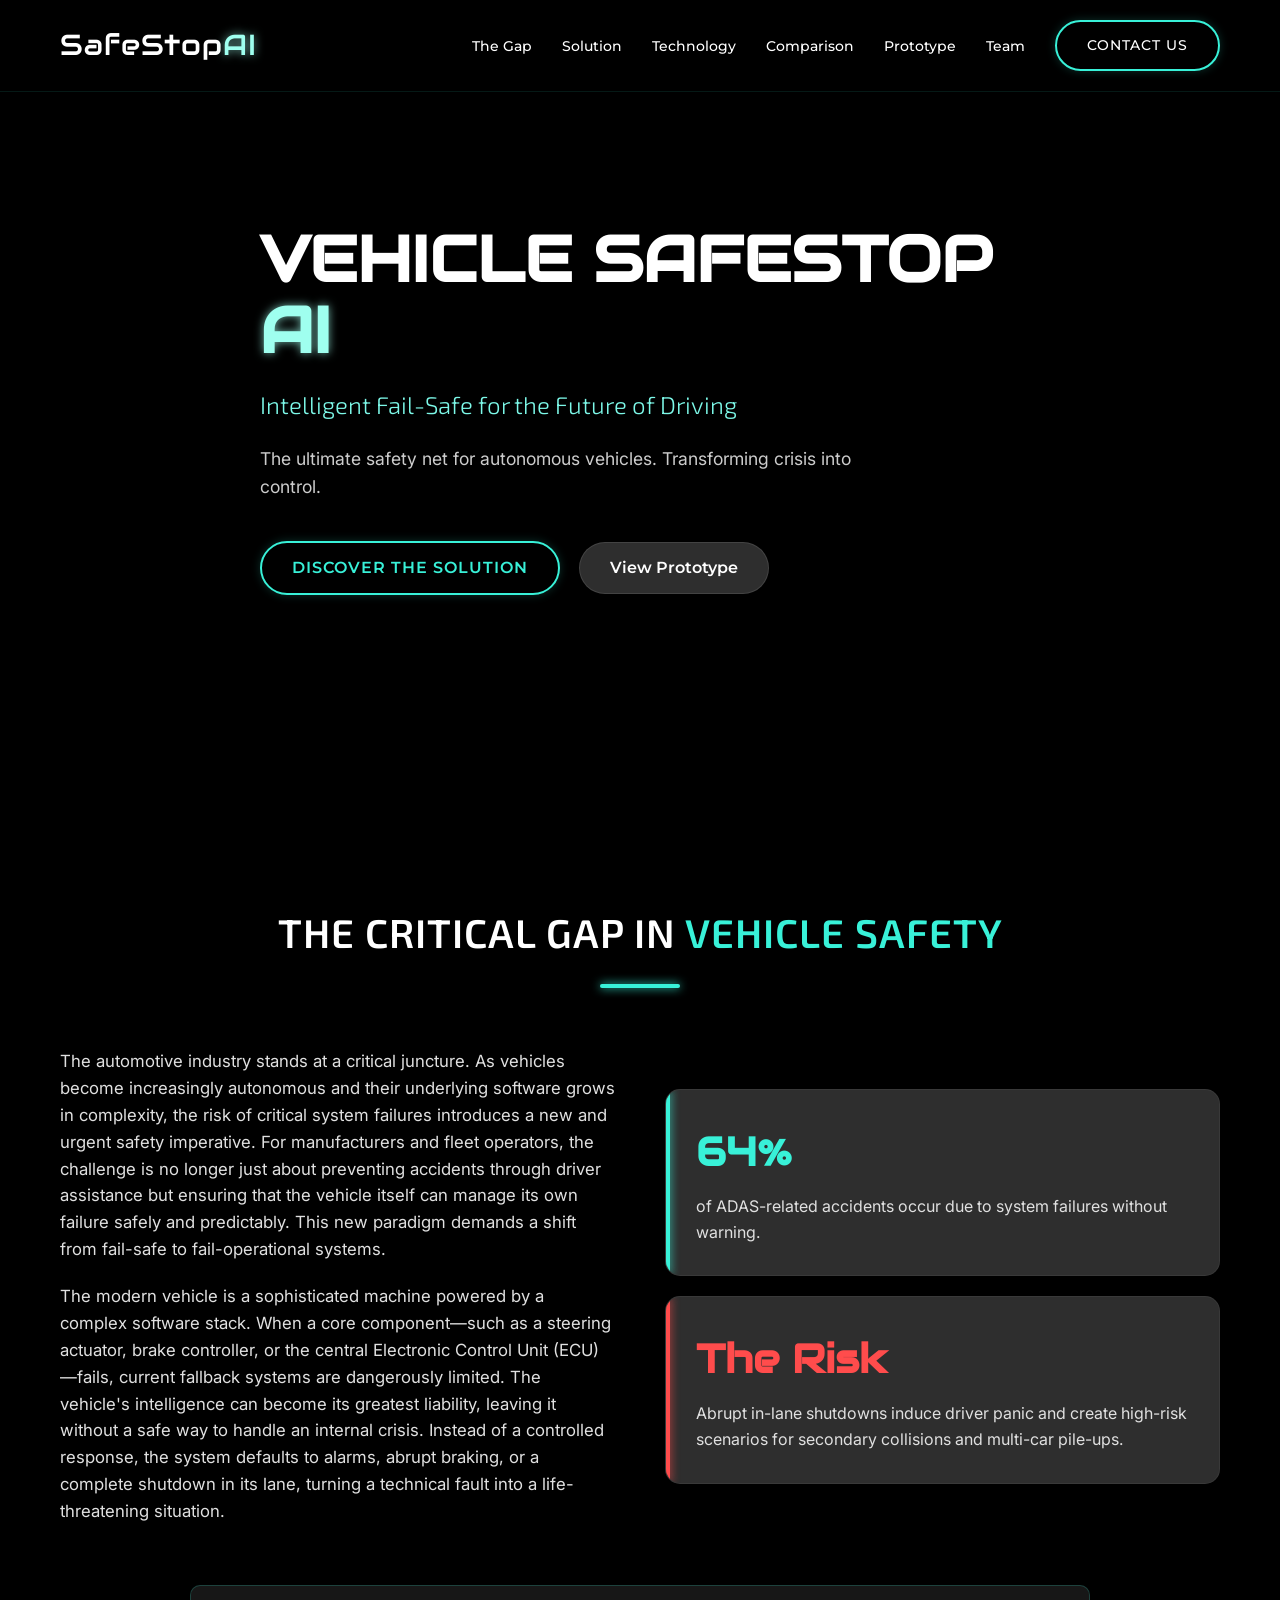
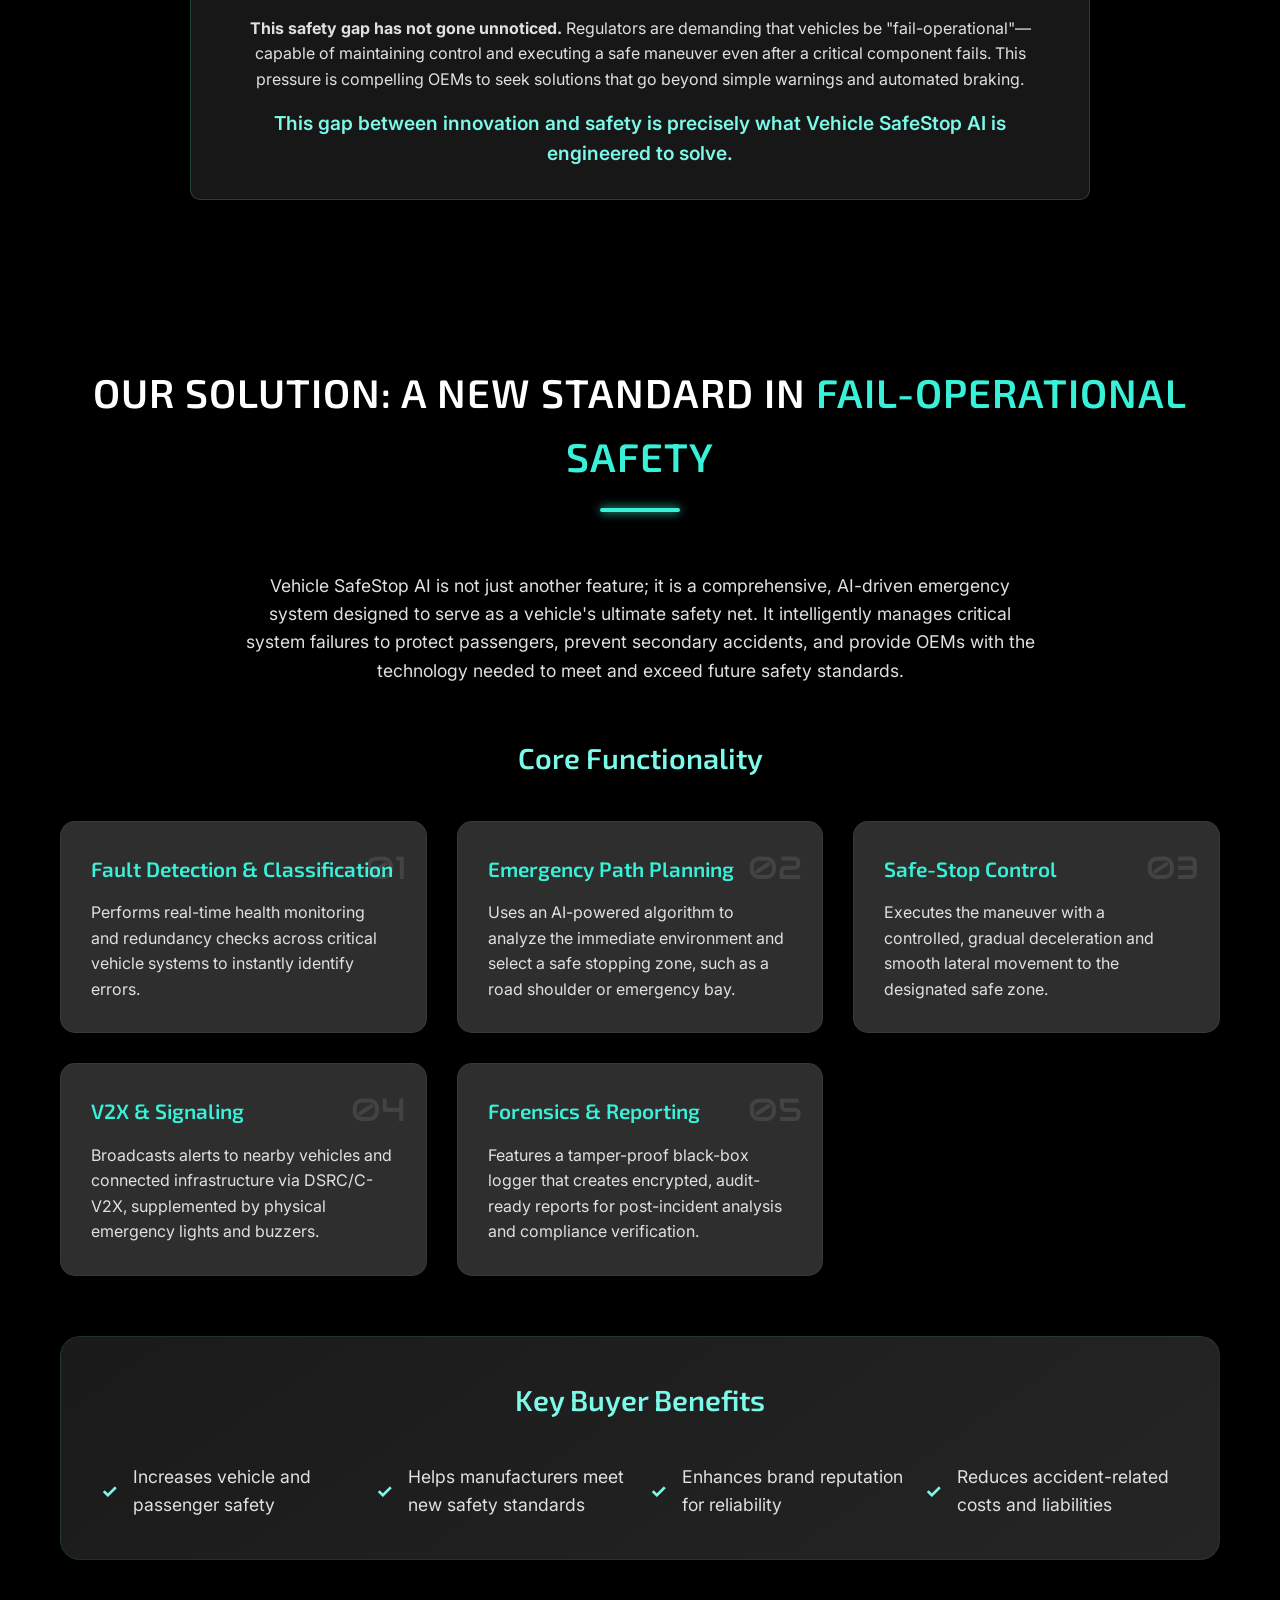
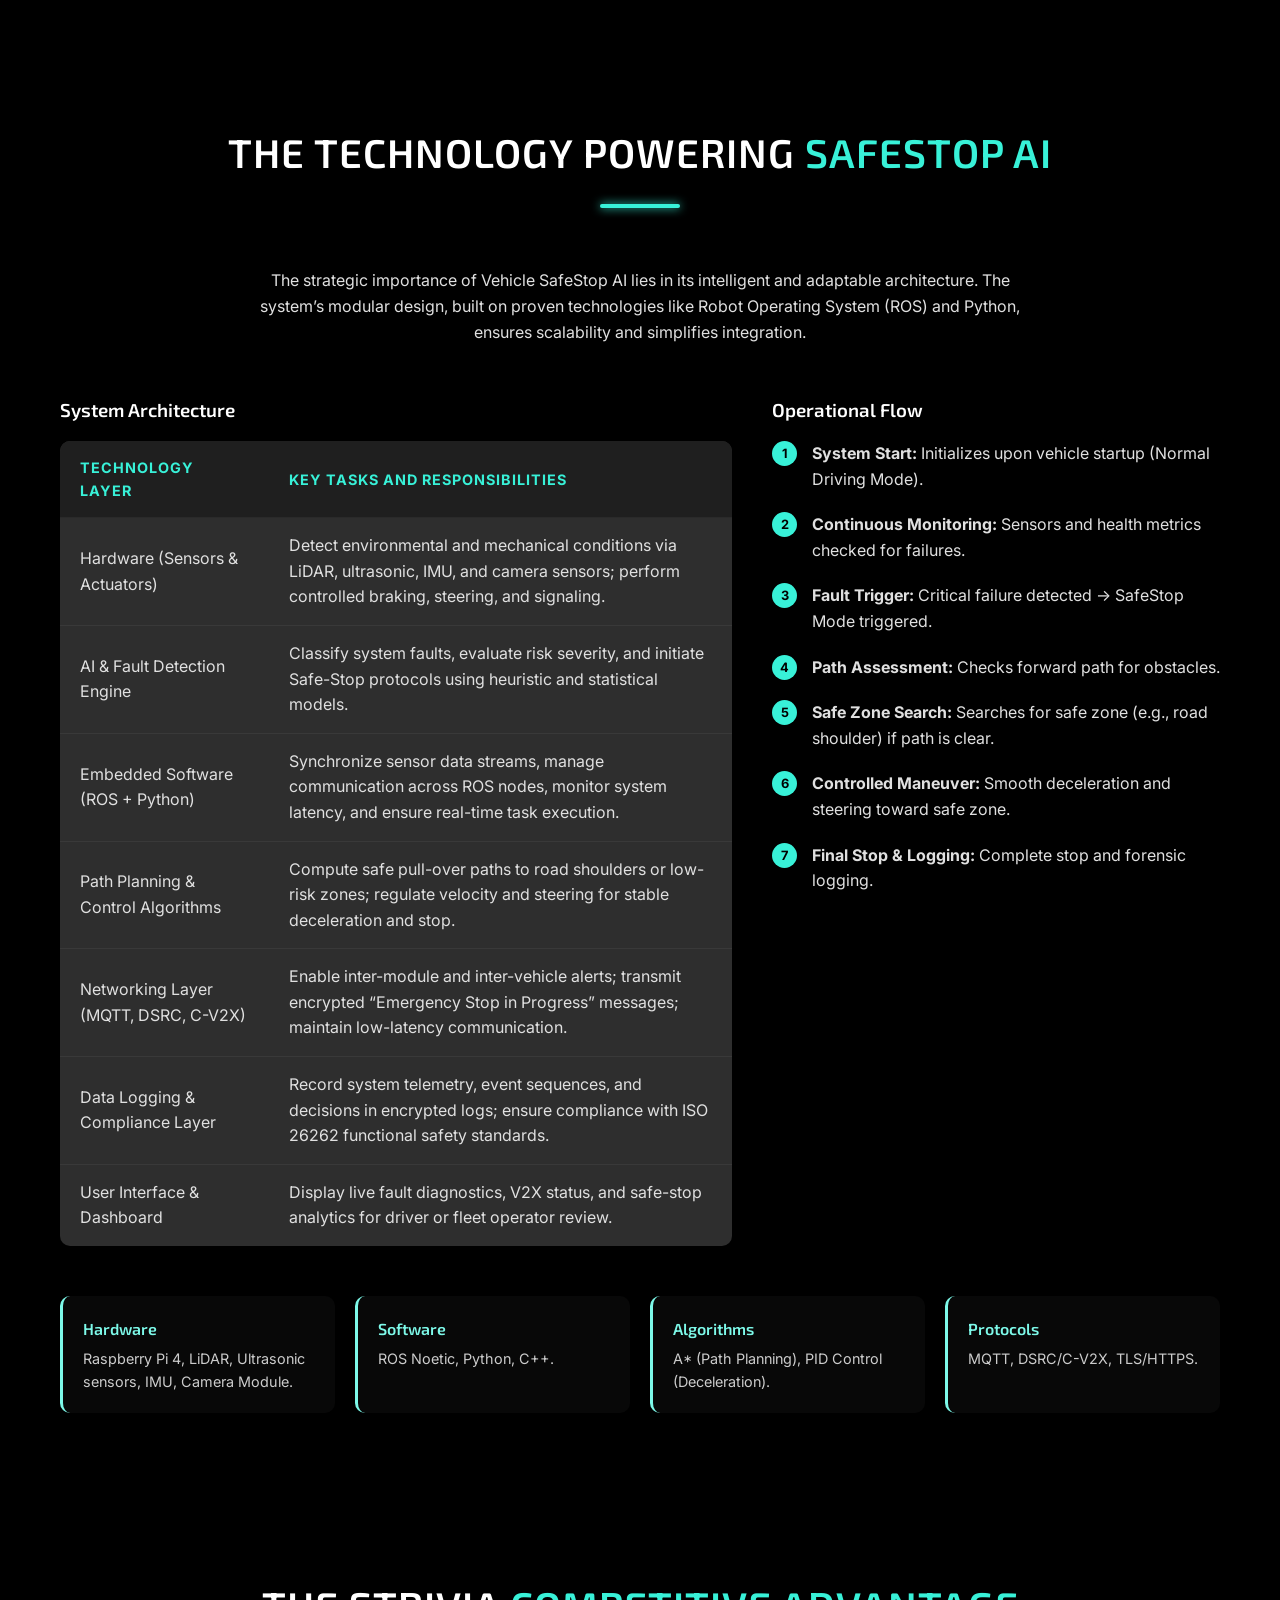
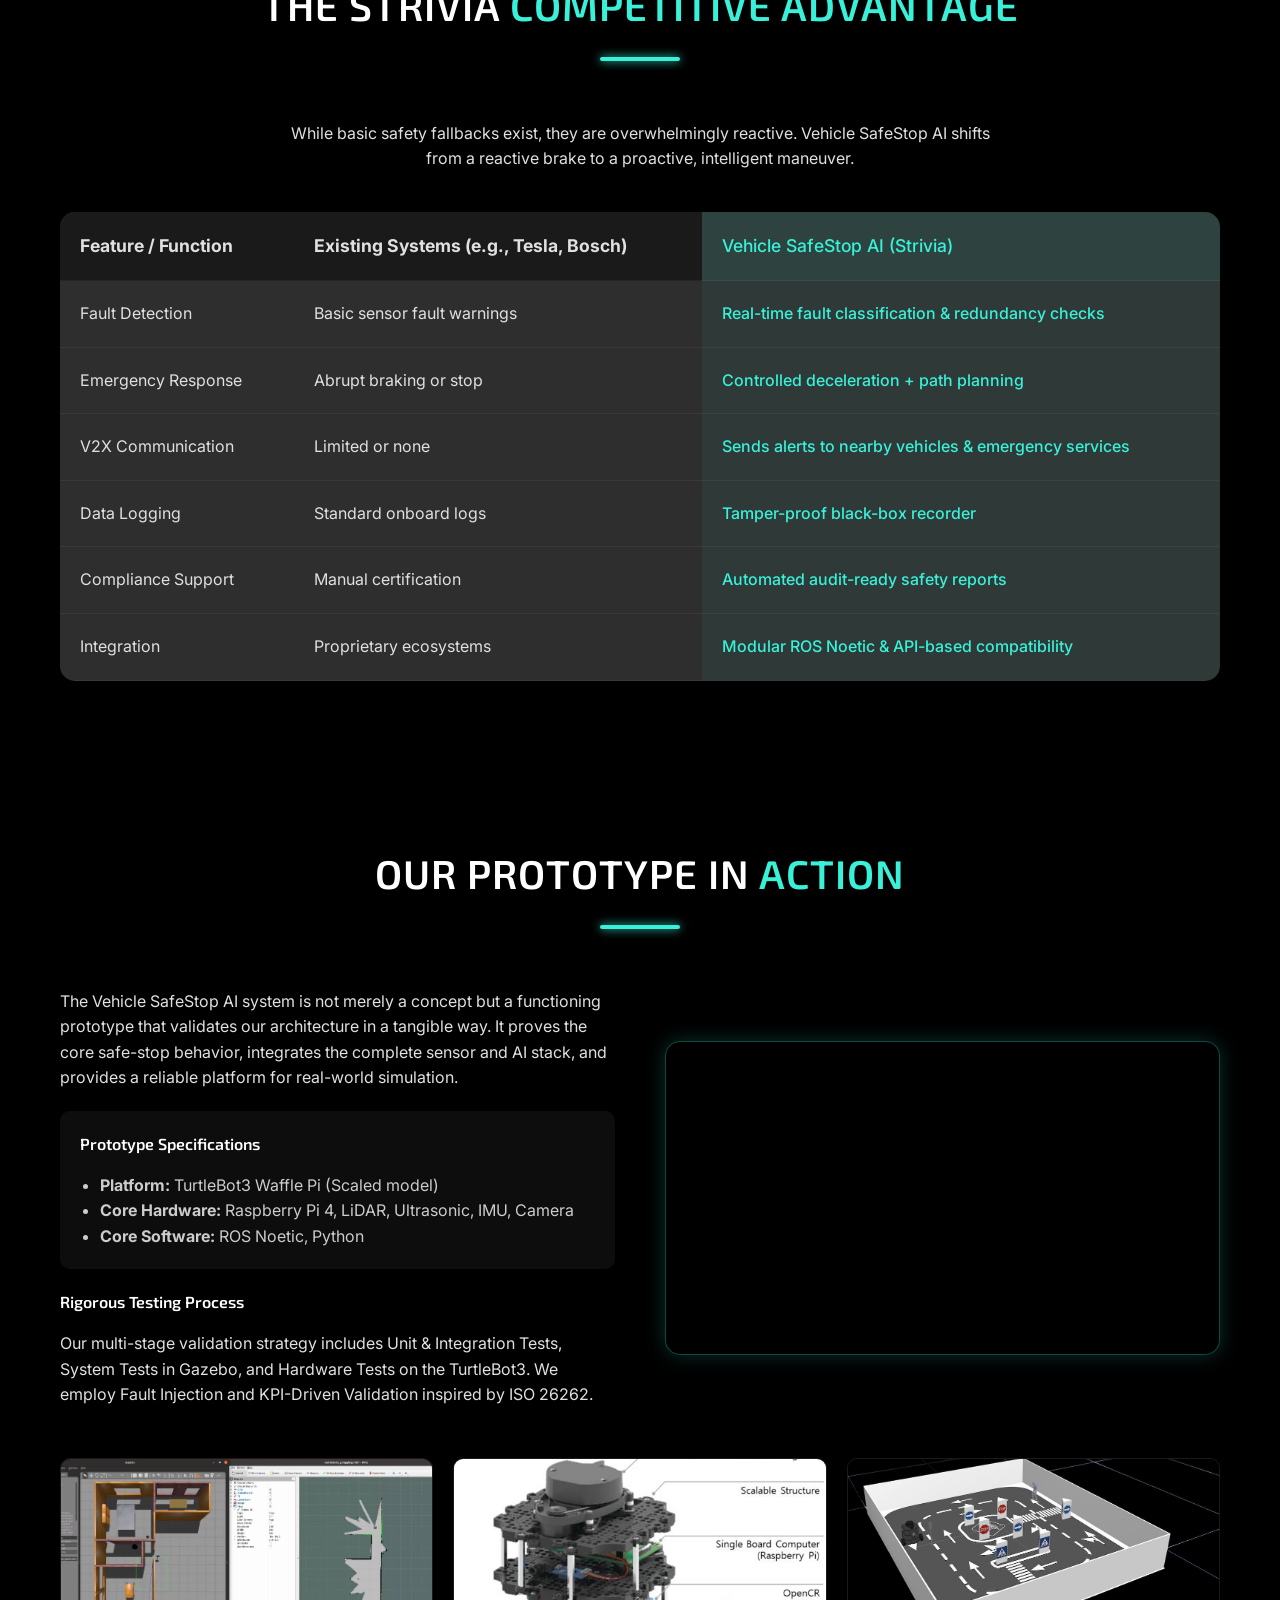
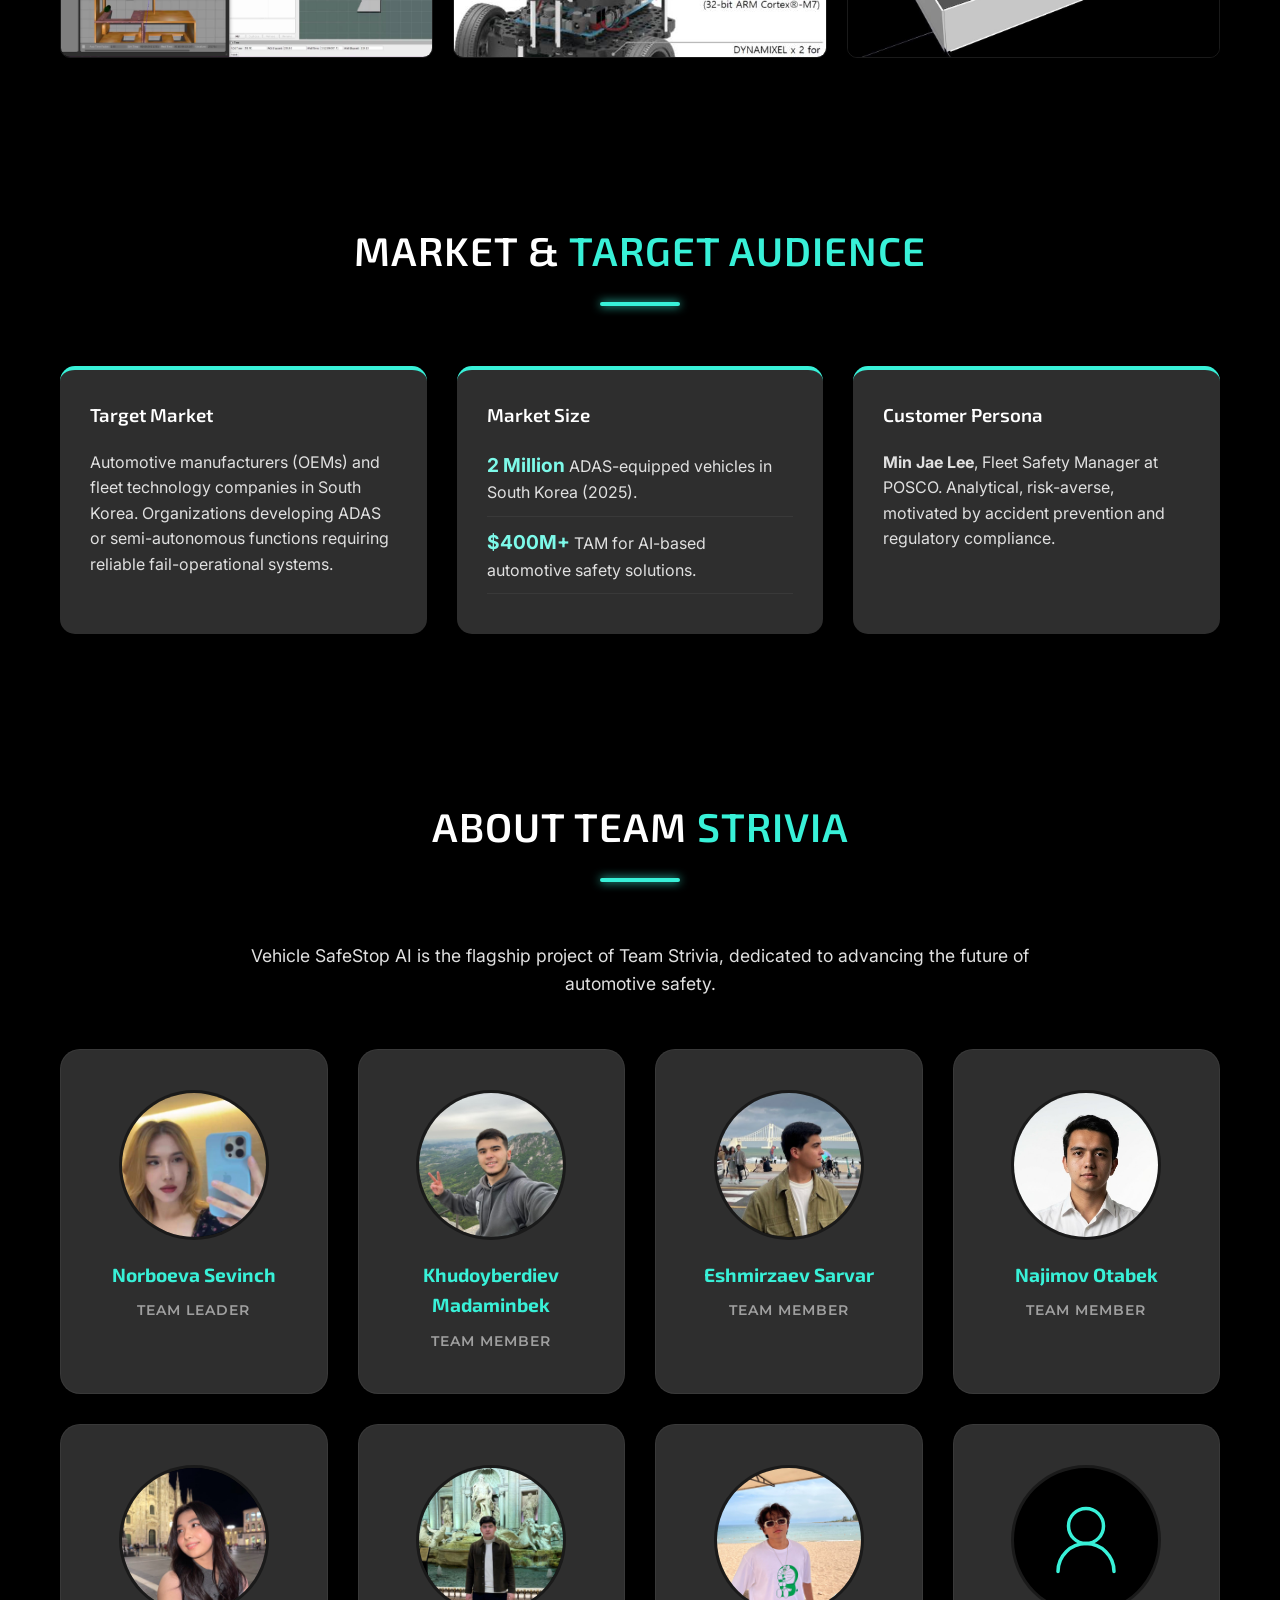
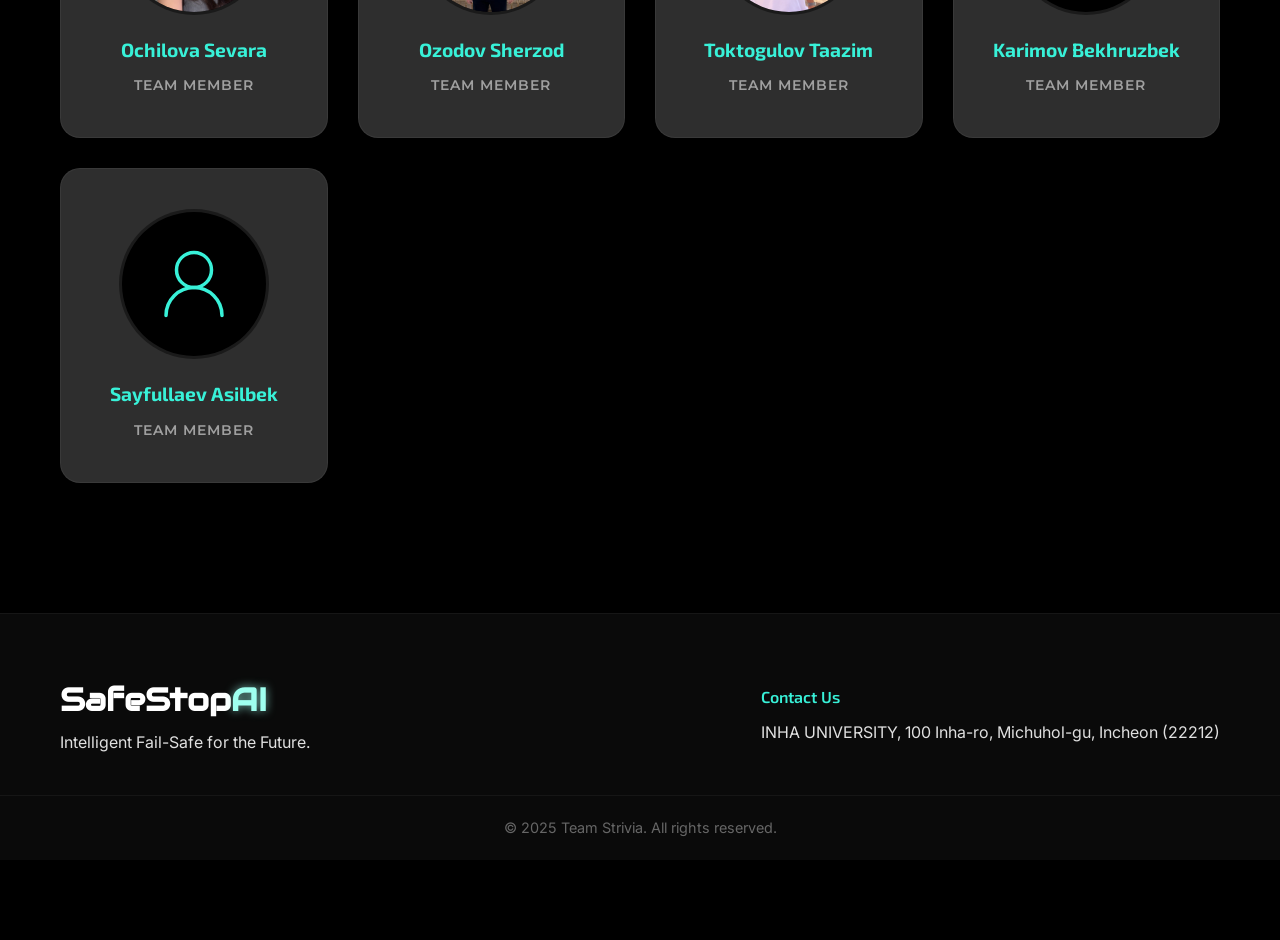
==== commit 246c2962: "Add demo video to Prototype section" ====
--- a/index.html
+++ b/index.html
@@ -356,9 +356,11 @@
                             Validation inspired by ISO 26262.</p>
                     </div>
                 </div>
-                <div class="prototype-image-container">
-                    <img src="images/prototype-image.png" alt="Vehicle SafeStop AI Prototype" class="prototype-img">
-                    <div class="img-caption">Functioning Prototype on TurtleBot3 Waffle Pi</div>
+                <div class="video-wrapper">
+                    <iframe width="560" height="315" src="https://www.youtube.com/embed/mTihTNkBqGs?si=Subnatil"
+                        title="Vehicle SafeStop AI Demo" frameborder="0"
+                        allow="accelerometer; autoplay; clipboard-write; encrypted-media; gyroscope; picture-in-picture; web-share"
+                        allowfullscreen></iframe>
                 </div>
             </div>
 
--- a/style.css
+++ b/style.css
@@ -735,6 +735,27 @@
     border-top: 1px solid rgba(255, 255, 255, 0.05);
     font-size: 0.9rem;
     color: #666;
+}
+
+/* Video Wrapper */
+.video-wrapper {
+    position: relative;
+    padding-bottom: 56.25%;
+    /* 16:9 Aspect Ratio */
+    height: 0;
+    overflow: hidden;
+    border-radius: 15px;
+    box-shadow: 0 0 20px rgba(56, 241, 216, 0.2);
+    border: 1px solid rgba(56, 241, 216, 0.3);
+    background: #000;
+}
+
+.video-wrapper iframe {
+    position: absolute;
+    top: 0;
+    left: 0;
+    width: 100%;
+    height: 100%;
 }
 
 /* Responsive */
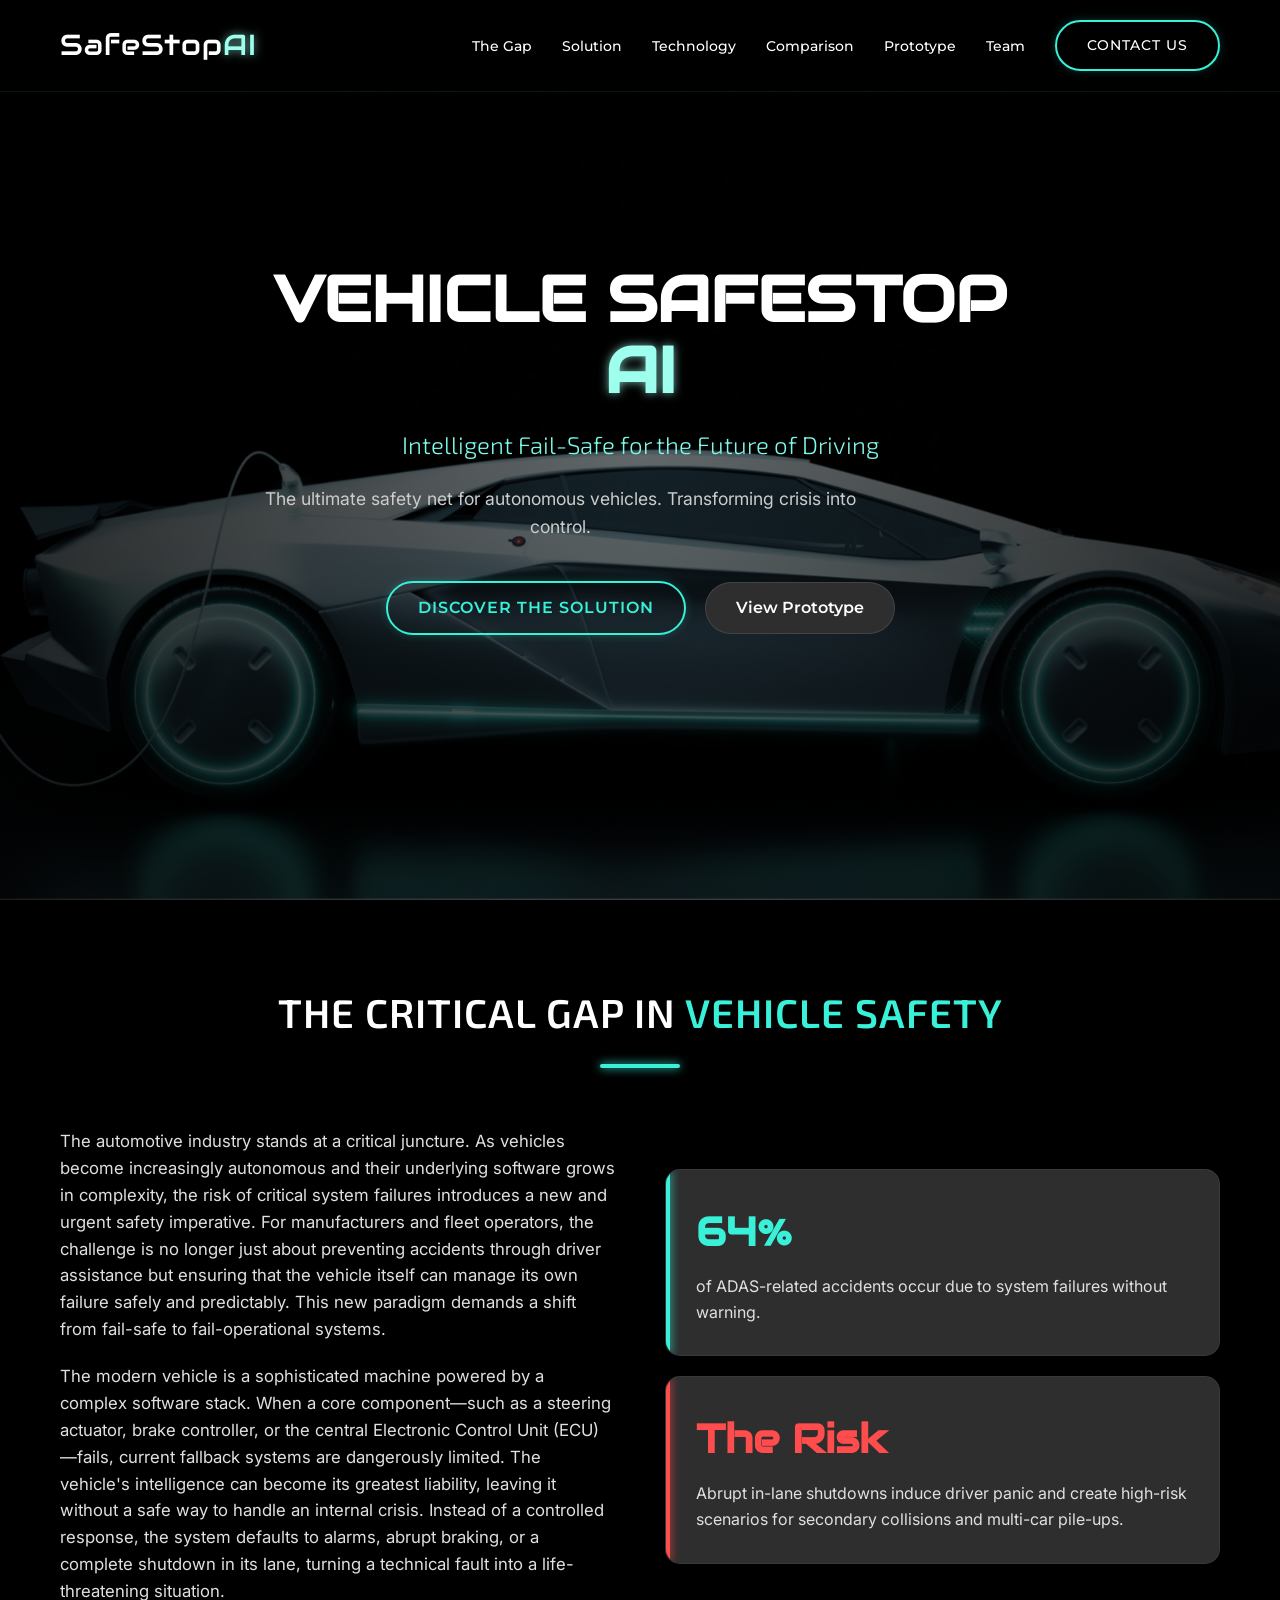
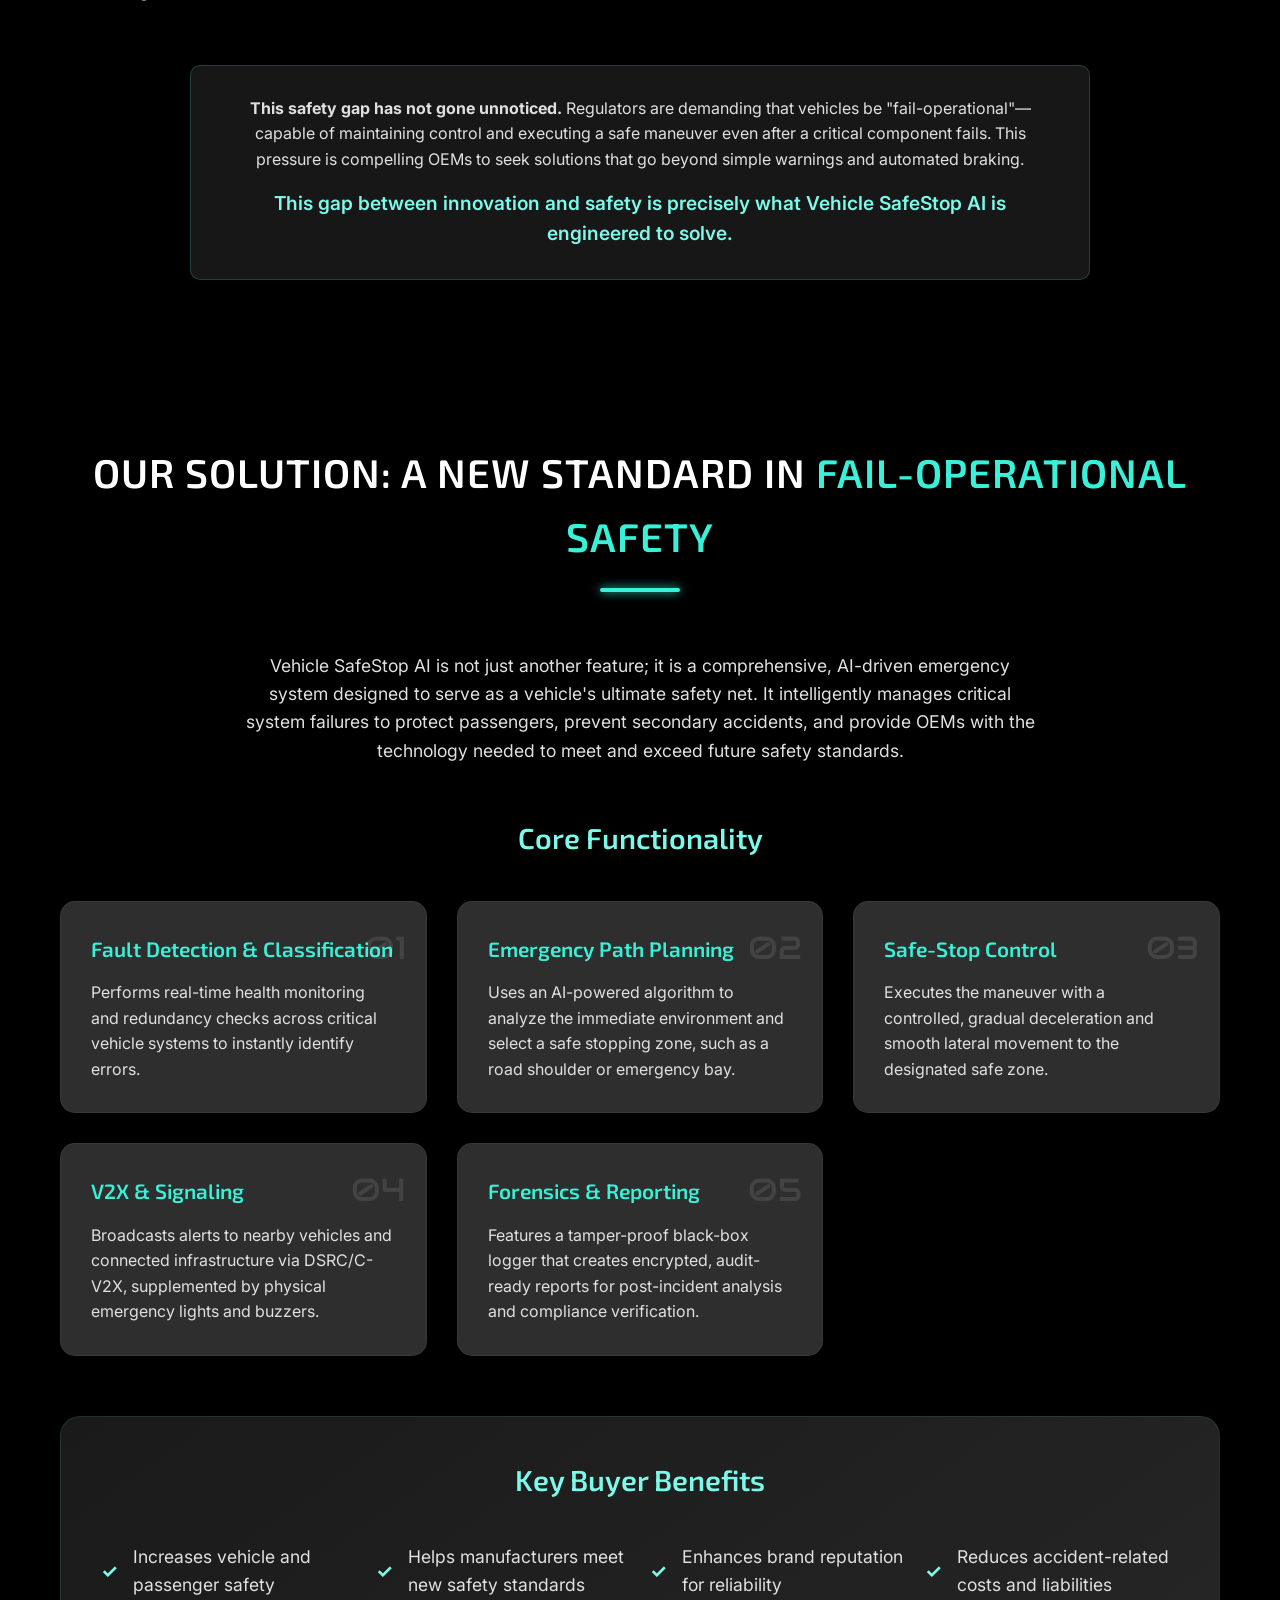
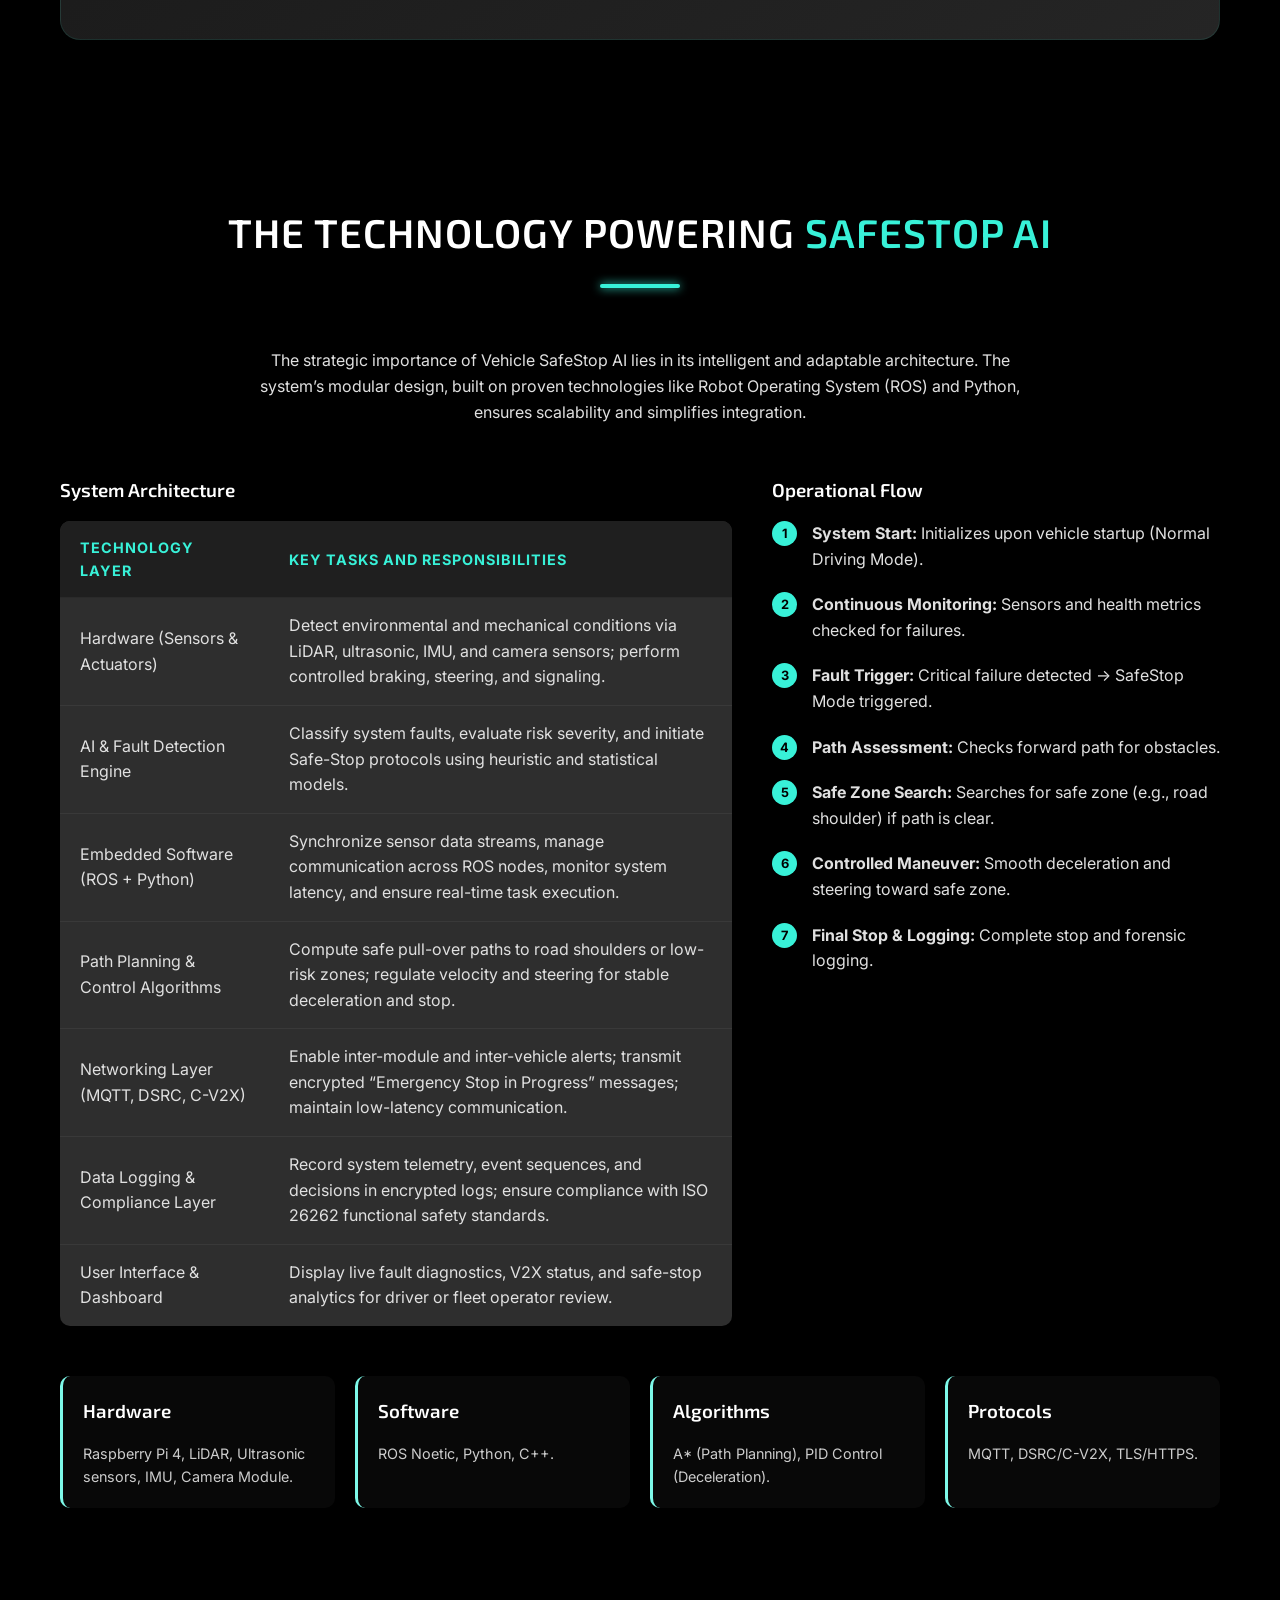
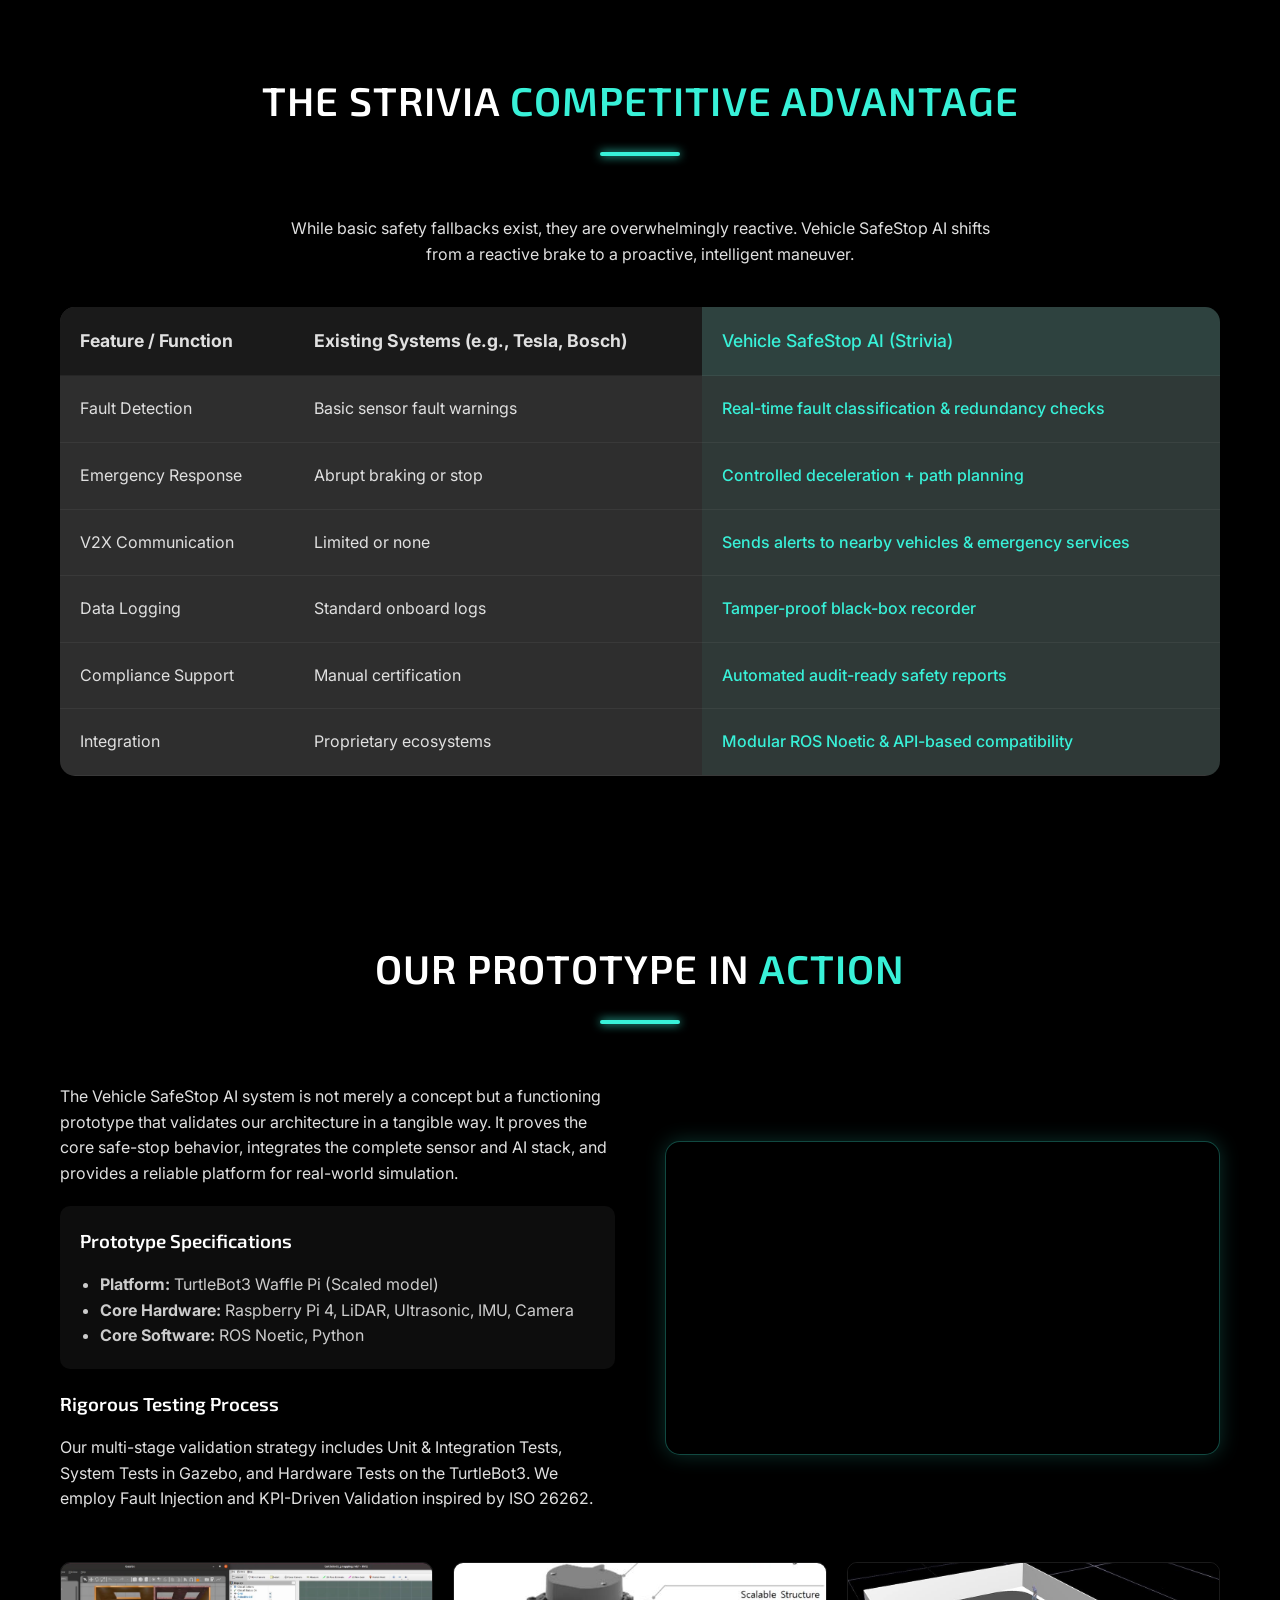
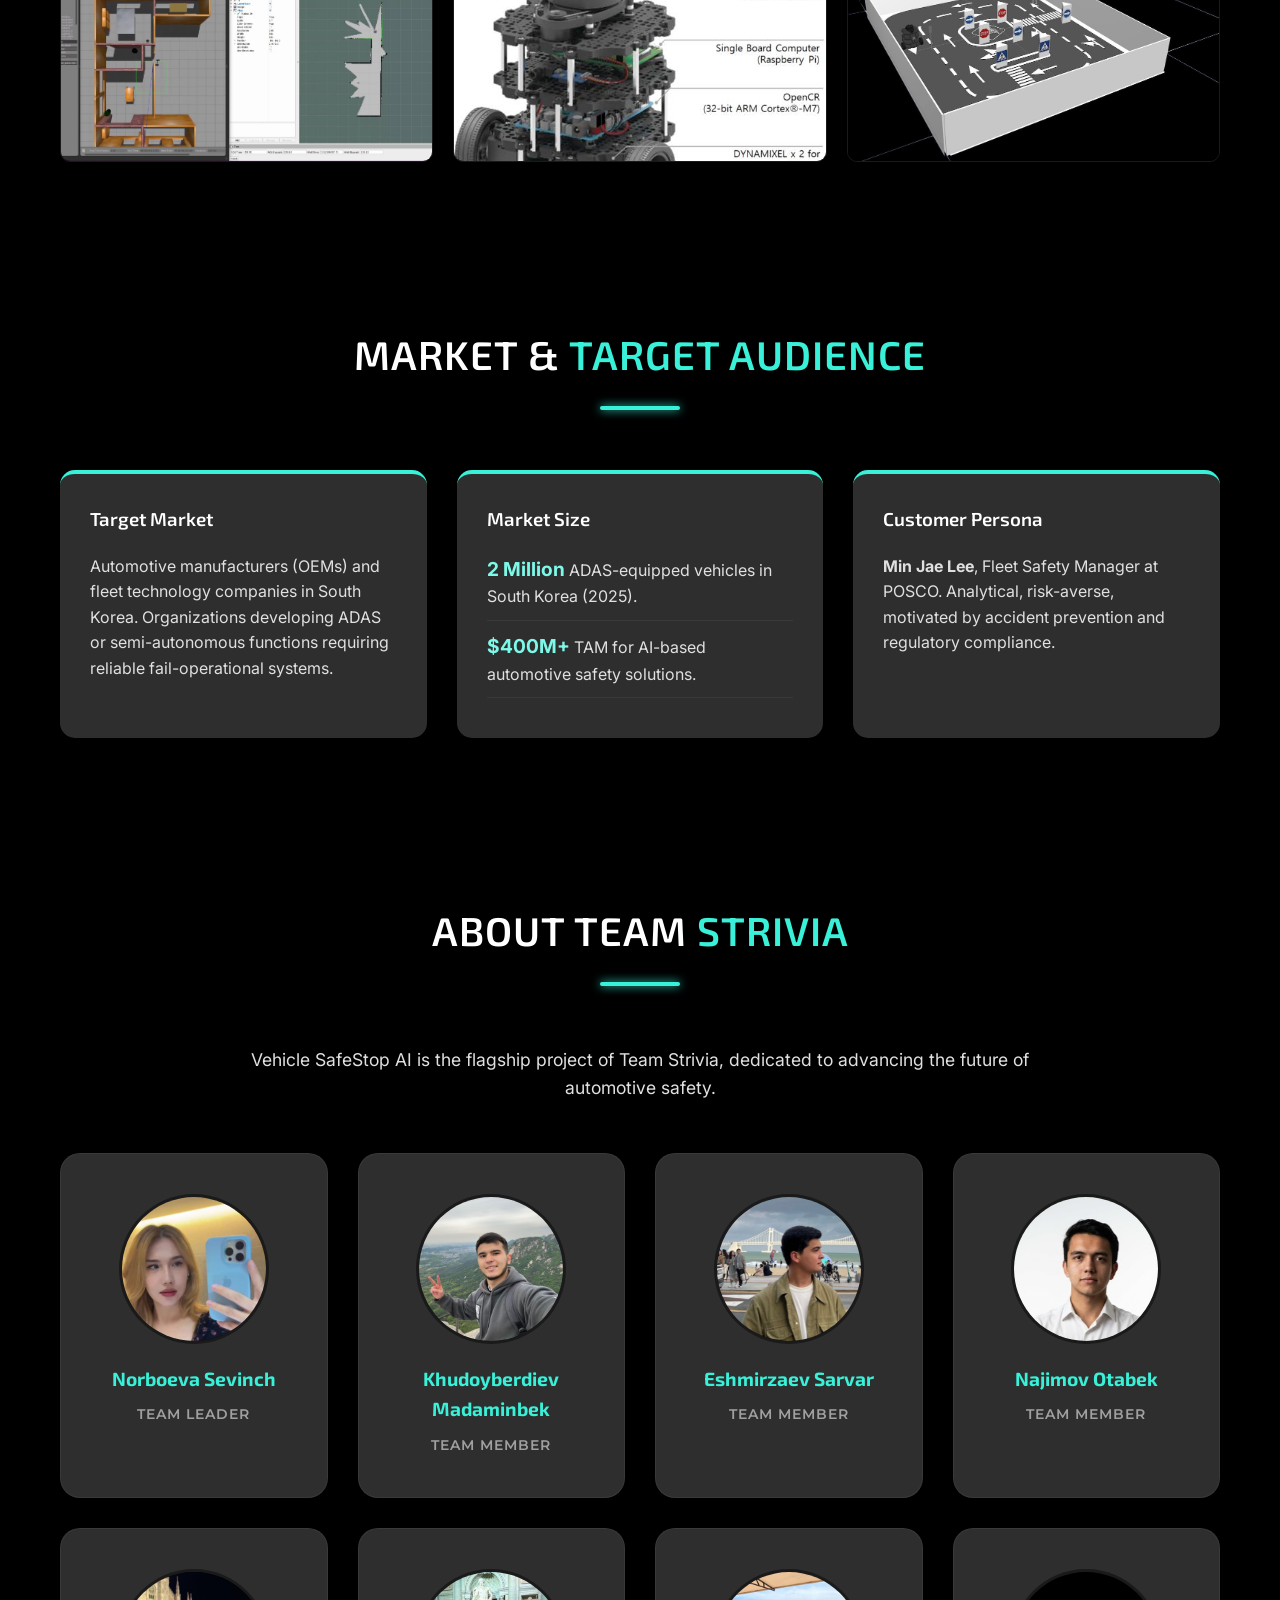
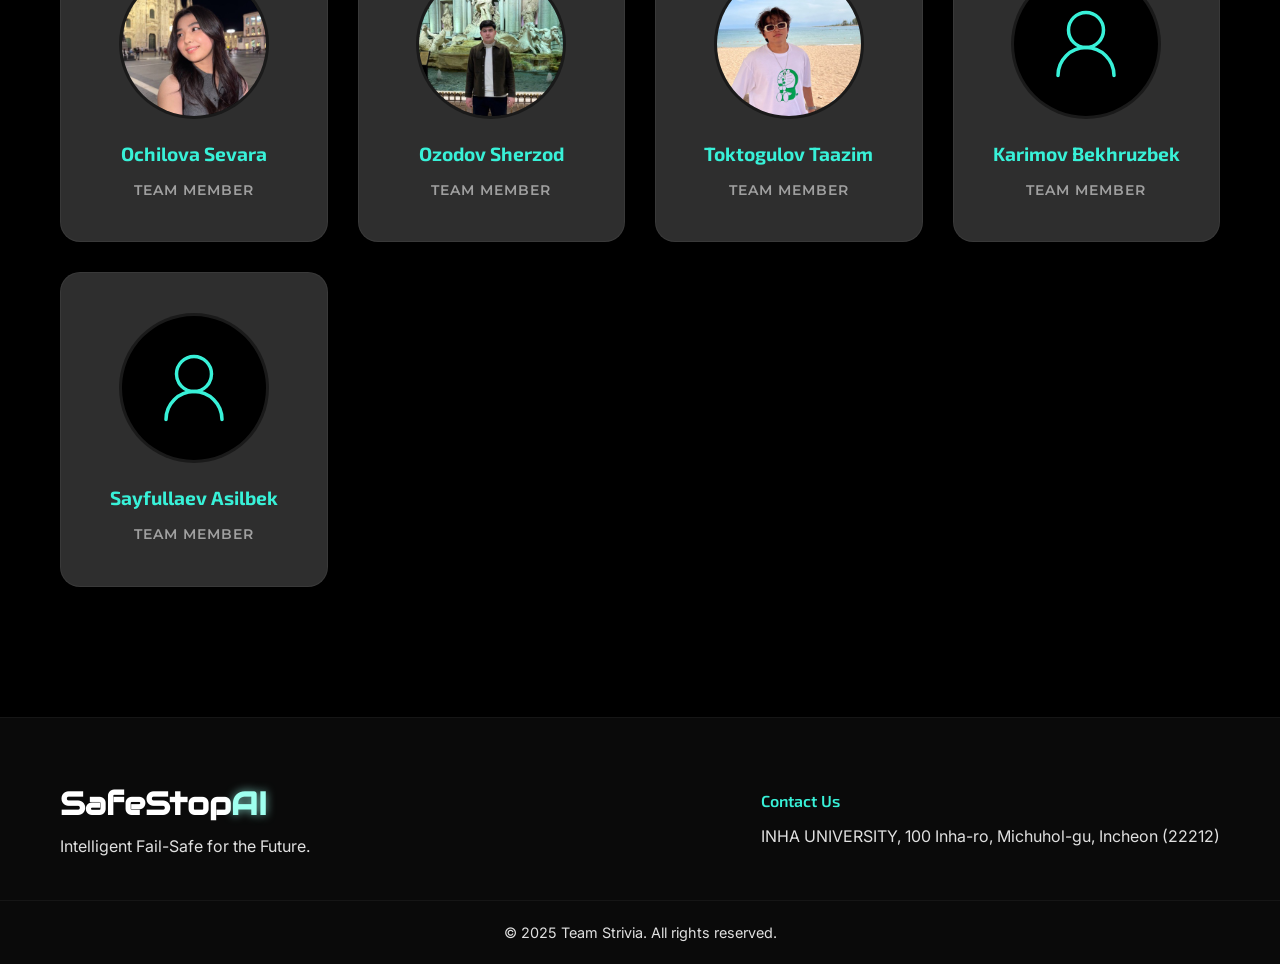
==== commit f39cf801: "Optimize images and fix accessibility issues" ====
--- a/index.html
+++ b/index.html
@@ -45,6 +45,8 @@
     <!-- Hero Section -->
     <header class="hero">
         <div class="hero-bg-overlay"></div>
+        <img src="images/hero-image.jpg" alt="Vehicle SafeStop AI Hero Background" class="hero-bg-img" width="1920"
+            height="1080" fetchpriority="high">
         <div class="container hero-content">
             <h1 class="hero-title">Vehicle SafeStop <span class="neon-text">AI</span></h1>
             <p class="hero-subtitle">Intelligent Fail-Safe for the Future of Driving</p>
@@ -250,19 +252,19 @@
 
             <div class="core-tech-grid">
                 <div class="tech-item">
-                    <h5>Hardware</h5>
+                    <h3>Hardware</h3>
                     <p>Raspberry Pi 4, LiDAR, Ultrasonic sensors, IMU, Camera Module.</p>
                 </div>
                 <div class="tech-item">
-                    <h5>Software</h5>
+                    <h3>Software</h3>
                     <p>ROS Noetic, Python, C++.</p>
                 </div>
                 <div class="tech-item">
-                    <h5>Algorithms</h5>
+                    <h3>Algorithms</h3>
                     <p>A* (Path Planning), PID Control (Deceleration).</p>
                 </div>
                 <div class="tech-item">
-                    <h5>Protocols</h5>
+                    <h3>Protocols</h3>
                     <p>MQTT, DSRC/C-V2X, TLS/HTTPS.</p>
                 </div>
             </div>
@@ -341,7 +343,7 @@
                         complete sensor and AI stack, and provides a reliable platform for real-world simulation.</p>
 
                     <div class="prototype-specs">
-                        <h4>Prototype Specifications</h4>
+                        <h3>Prototype Specifications</h3>
                         <ul>
                             <li><strong>Platform:</strong> TurtleBot3 Waffle Pi (Scaled model)</li>
                             <li><strong>Core Hardware:</strong> Raspberry Pi 4, LiDAR, Ultrasonic, IMU, Camera</li>
@@ -350,7 +352,7 @@
                     </div>
 
                     <div class="validation-strategy">
-                        <h4>Rigorous Testing Process</h4>
+                        <h3>Rigorous Testing Process</h3>
                         <p>Our multi-stage validation strategy includes Unit & Integration Tests, System Tests in
                             Gazebo, and Hardware Tests on the TurtleBot3. We employ Fault Injection and KPI-Driven
                             Validation inspired by ISO 26262.</p>
@@ -366,10 +368,12 @@
 
             <!-- Additional Images Gallery if needed -->
             <div class="gallery-grid">
-                <img src="images/gazebo-house-world-rviz-map.jpeg" alt="Gazebo Simulation" class="gallery-img">
+                <img src="images/gazebo-house-world-rviz-map.jpeg" alt="Gazebo Simulation" class="gallery-img"
+                    width="400" height="300">
                 <img src="images/turtlebot3-burger-labeled-components.jpeg" alt="TurtleBot Components"
-                    class="gallery-img">
-                <img src="images/simulation-traffic-test-track.jpeg" alt="Simulation Track" class="gallery-img">
+                    class="gallery-img" width="400" height="300">
+                <img src="images/simulation-traffic-test-track.jpeg" alt="Simulation Track" class="gallery-img"
+                    width="400" height="300">
             </div>
         </div>
     </section>
@@ -419,7 +423,8 @@
                 <!-- Team Leader -->
                 <div class="team-card">
                     <div class="team-img-wrapper">
-                        <img src="images/team/sevinch.jpg" alt="Norboeva Sevinch" class="team-member-img">
+                        <img src="images/team/sevinch.jpg" alt="Norboeva Sevinch" class="team-member-img" width="150"
+                            height="150">
                     </div>
                     <h4 class="team-name">Norboeva Sevinch</h4>
                     <p class="team-role">Team Leader</p>
@@ -428,7 +433,8 @@
                 <!-- Team Members with Images -->
                 <div class="team-card">
                     <div class="team-img-wrapper">
-                        <img src="images/team/muhammadamin.jpeg" alt="Khudoyberdiev Madaminbek" class="team-member-img">
+                        <img src="images/team/muhammadamin.jpg" alt="Khudoyberdiev Madaminbek" class="team-member-img"
+                            width="150" height="150">
                     </div>
                     <h4 class="team-name">Khudoyberdiev Madaminbek</h4>
                     <p class="team-role">Team Member</p>
@@ -436,7 +442,8 @@
 
                 <div class="team-card">
                     <div class="team-img-wrapper">
-                        <img src="images/team/Sarvar.png" alt="Eshmirzaev Sarvar" class="team-member-img">
+                        <img src="images/team/Sarvar.jpg" alt="Eshmirzaev Sarvar" class="team-member-img" width="150"
+                            height="150">
                     </div>
                     <h4 class="team-name">Eshmirzaev Sarvar</h4>
                     <p class="team-role">Team Member</p>
@@ -445,7 +452,8 @@
                 <!-- Otabek (4th Position) -->
                 <div class="team-card">
                     <div class="team-img-wrapper">
-                        <img src="images/team/Otabek.jpg" alt="Najimov Otabek" class="team-member-img">
+                        <img src="images/team/Otabek.jpg" alt="Najimov Otabek" class="team-member-img" width="150"
+                            height="150">
                     </div>
                     <h4 class="team-name">Najimov Otabek</h4>
                     <p class="team-role">Team Member</p>
@@ -453,7 +461,8 @@
 
                 <div class="team-card">
                     <div class="team-img-wrapper">
-                        <img src="images/team/sevara.jpeg" alt="Ochilova Sevara" class="team-member-img">
+                        <img src="images/team/sevara.jpg" alt="Ochilova Sevara" class="team-member-img" width="150"
+                            height="150">
                     </div>
                     <h4 class="team-name">Ochilova Sevara</h4>
                     <p class="team-role">Team Member</p>
@@ -461,7 +470,8 @@
 
                 <div class="team-card">
                     <div class="team-img-wrapper">
-                        <img src="images/team/sherzod.jpg" alt="Ozodov Sherzod" class="team-member-img">
+                        <img src="images/team/sherzod.jpg" alt="Ozodov Sherzod" class="team-member-img" width="150"
+                            height="150">
                     </div>
                     <h4 class="team-name">Ozodov Sherzod</h4>
                     <p class="team-role">Team Member</p>
@@ -469,7 +479,8 @@
 
                 <div class="team-card">
                     <div class="team-img-wrapper">
-                        <img src="images/team/Toktogulov Taazim.jpeg" alt="Toktogulov Taazim" class="team-member-img">
+                        <img src="images/team/Toktogulov Taazim.jpg" alt="Toktogulov Taazim" class="team-member-img"
+                            width="150" height="150">
                     </div>
                     <h4 class="team-name">Toktogulov Taazim</h4>
                     <p class="team-role">Team Member</p>
@@ -478,7 +489,8 @@
                 <!-- Team Members without Images -->
                 <div class="team-card">
                     <div class="team-img-wrapper">
-                        <img src="images/placeholder.svg" alt="Karimov Bekhruzbek" class="team-member-img placeholder">
+                        <img src="images/placeholder.svg" alt="Karimov Bekhruzbek" class="team-member-img placeholder"
+                            width="150" height="150">
                     </div>
                     <h4 class="team-name">Karimov Bekhruzbek</h4>
                     <p class="team-role">Team Member</p>
@@ -486,7 +498,8 @@
 
                 <div class="team-card">
                     <div class="team-img-wrapper">
-                        <img src="images/placeholder.svg" alt="Sayfullaev Asilbek" class="team-member-img placeholder">
+                        <img src="images/placeholder.svg" alt="Sayfullaev Asilbek" class="team-member-img placeholder"
+                            width="150" height="150">
                     </div>
                     <h4 class="team-name">Sayfullaev Asilbek</h4>
                     <p class="team-role">Team Member</p>
--- a/style.css
+++ b/style.css
@@ -178,14 +178,26 @@
 
 /* Hero Section */
 .hero {
+    position: relative;
     height: 100vh;
     display: flex;
     align-items: center;
-    position: relative;
-    background: url('images/hero-image.png') no-repeat center center/cover;
-    margin-top: -80px;
-    /* Offset navbar */
-    padding-top: 80px;
+    justify-content: center;
+    text-align: center;
+    overflow: hidden;
+    /* Removed background-image as we now use an <img> tag */
+}
+
+.hero-bg-img {
+    position: absolute;
+    top: 0;
+    left: 0;
+    width: 100%;
+    height: 100%;
+    object-fit: cover;
+    z-index: -2;
+    filter: brightness(0.6);
+    /* Darken the image slightly */
 }
 
 .hero-bg-overlay {
@@ -194,14 +206,16 @@
     left: 0;
     width: 100%;
     height: 100%;
-    background: linear-gradient(to right, rgba(0, 0, 0, 0.9) 0%, rgba(0, 0, 0, 0.7) 50%, rgba(0, 0, 0, 0.4) 100%);
-    z-index: 1;
+    background: radial-gradient(circle at center, rgba(0, 0, 0, 0.3) 0%, rgba(0, 0, 0, 0.8) 100%);
+    z-index: -1;
 }
 
 .hero-content {
     position: relative;
-    z-index: 2;
+    z-index: 1;
     max-width: 800px;
+    padding: 0 20px;
+    animation: fadeInUp 1s ease-out;
 }
 
 .hero-title {
@@ -487,6 +501,12 @@
 .tech-item p {
     font-size: 0.9rem;
     color: #ccc;
+}
+
+.footer-bottom p {
+    font-size: 0.9rem;
+    color: #e0e0e0;
+    /* Improved contrast */
 }
 
 /* Comparison Section */
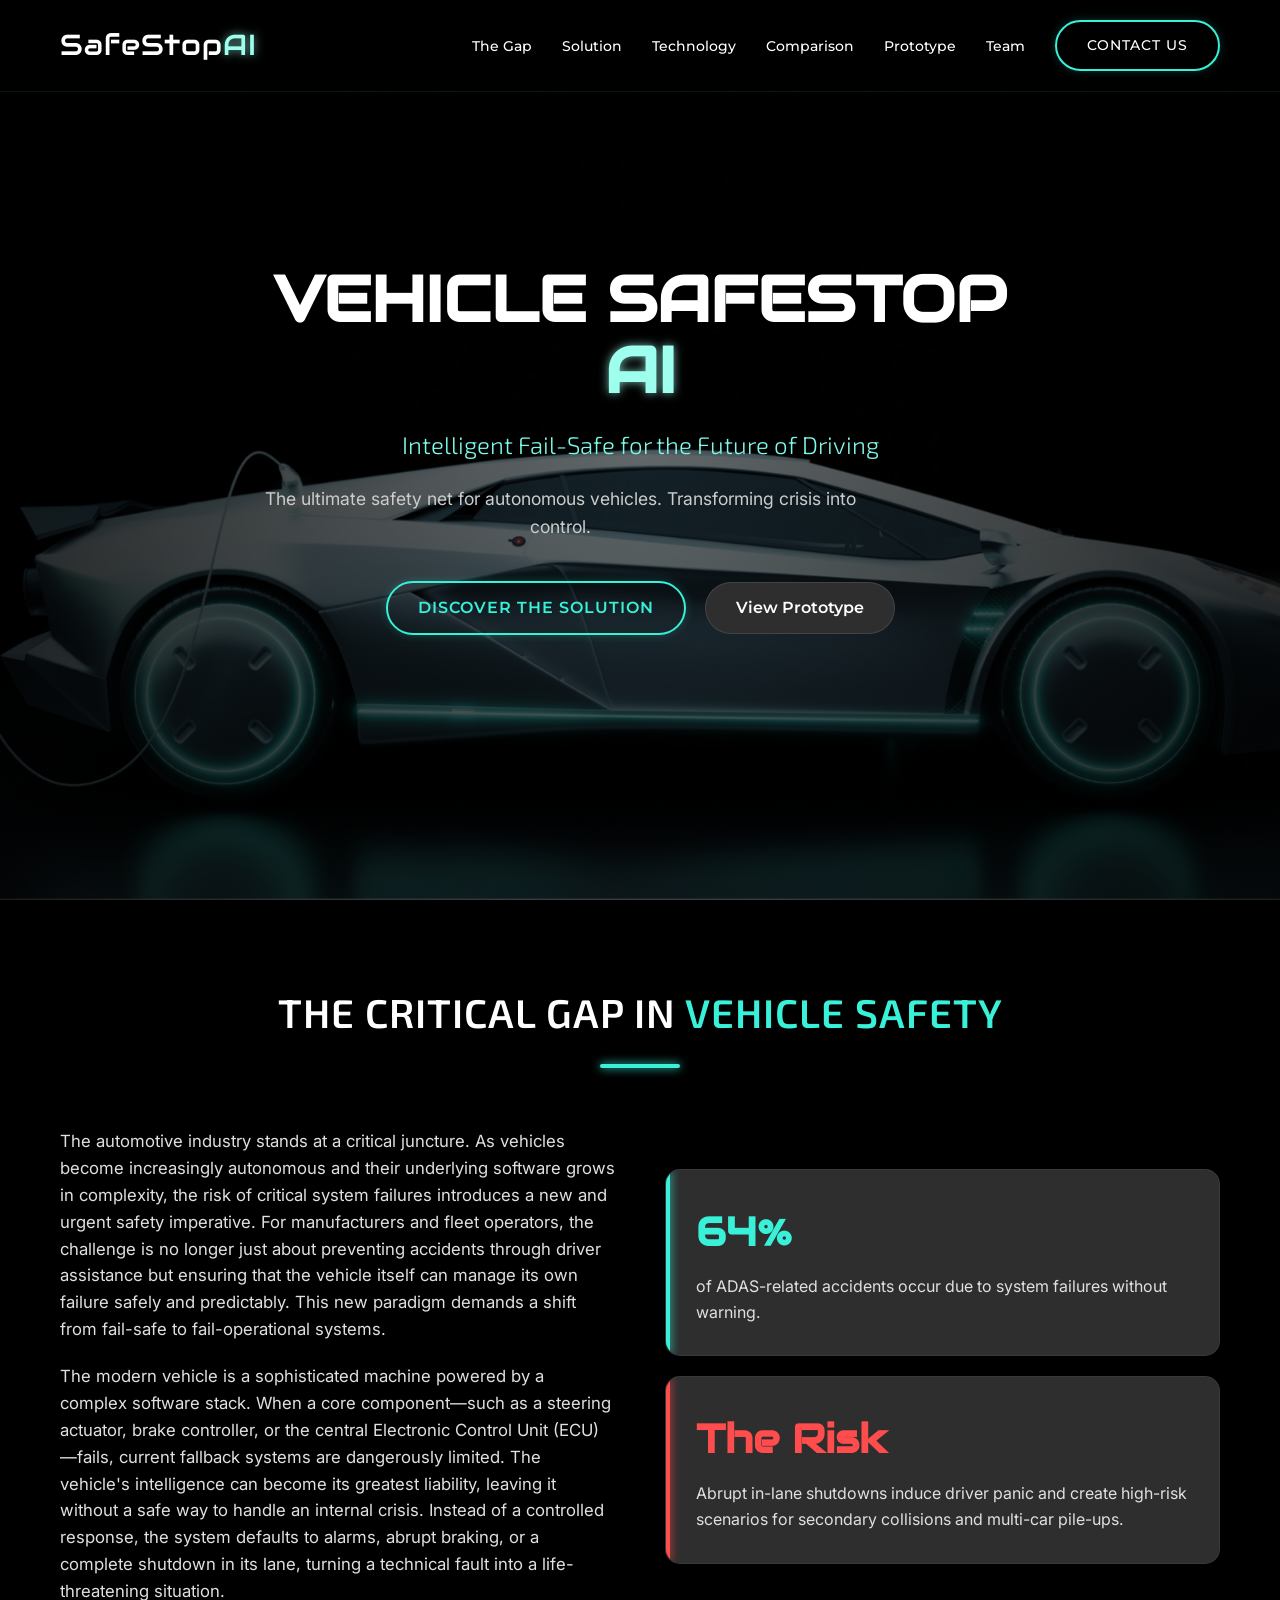
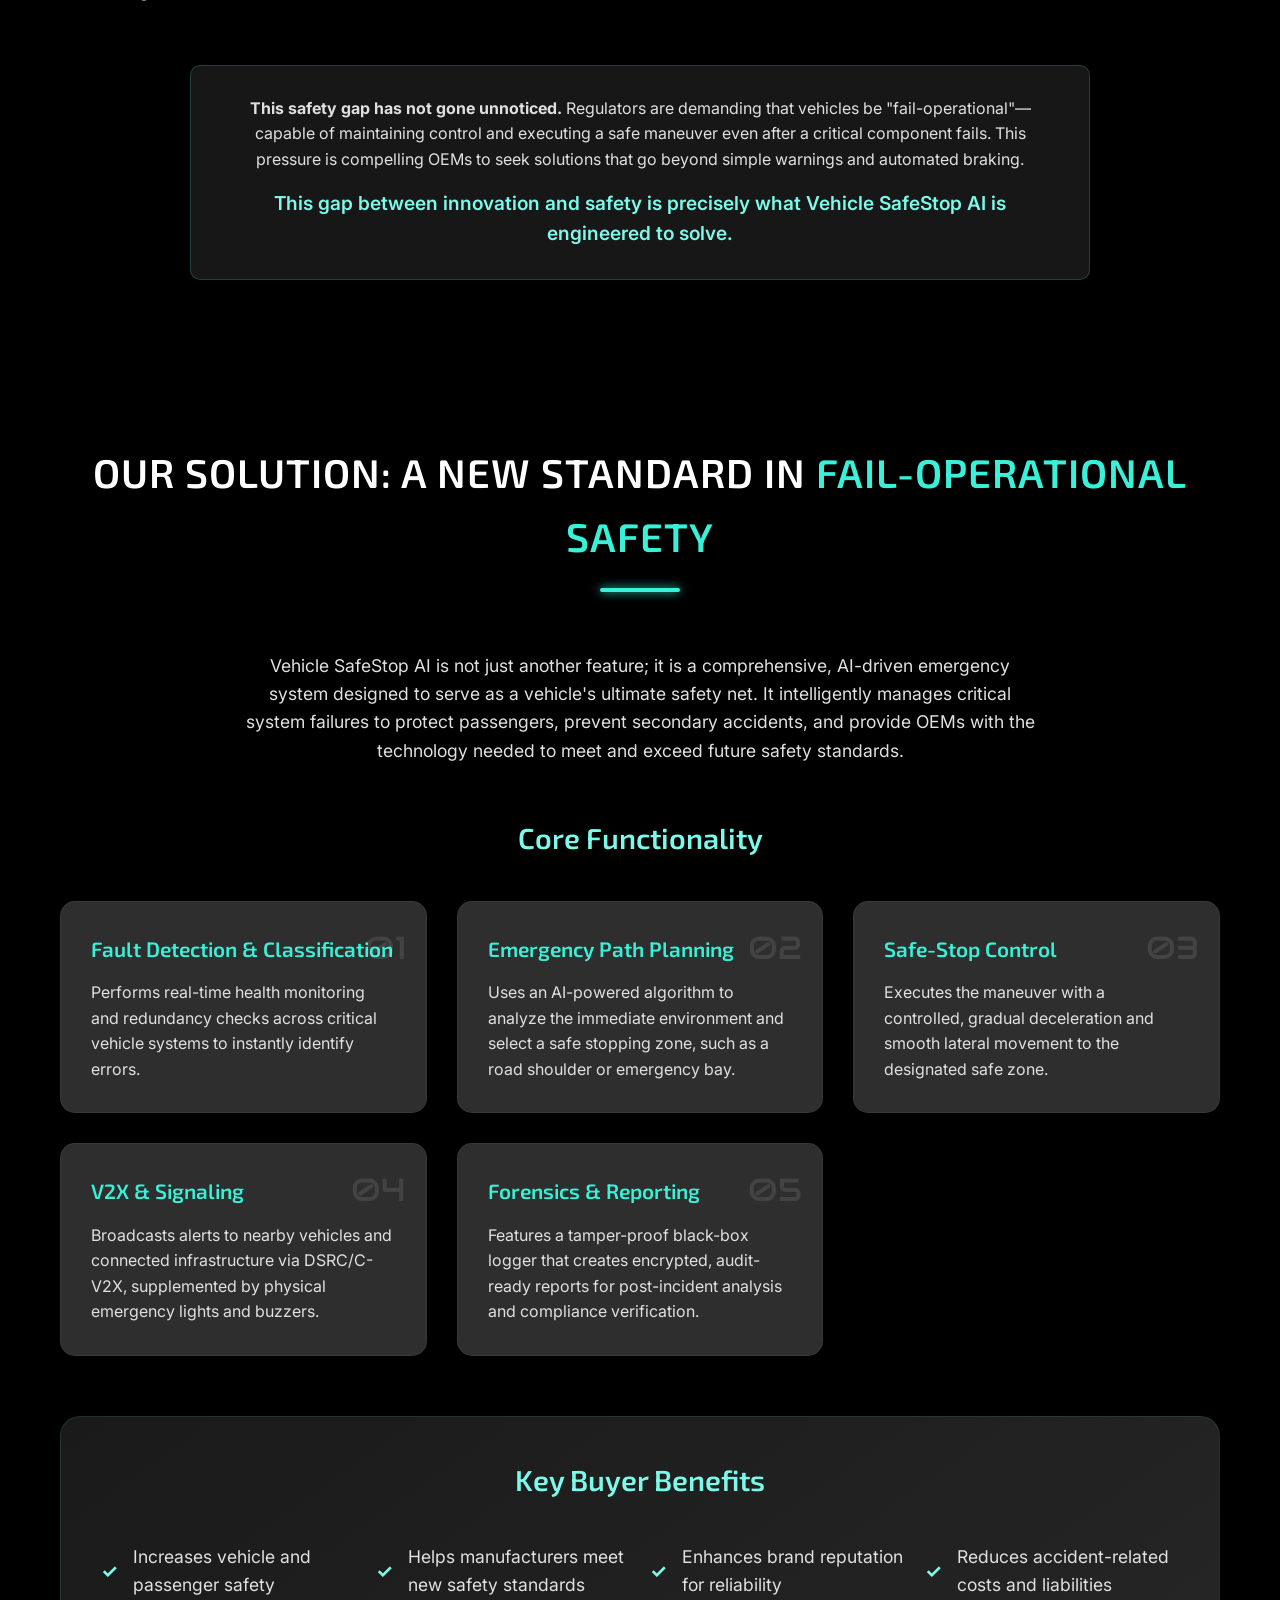
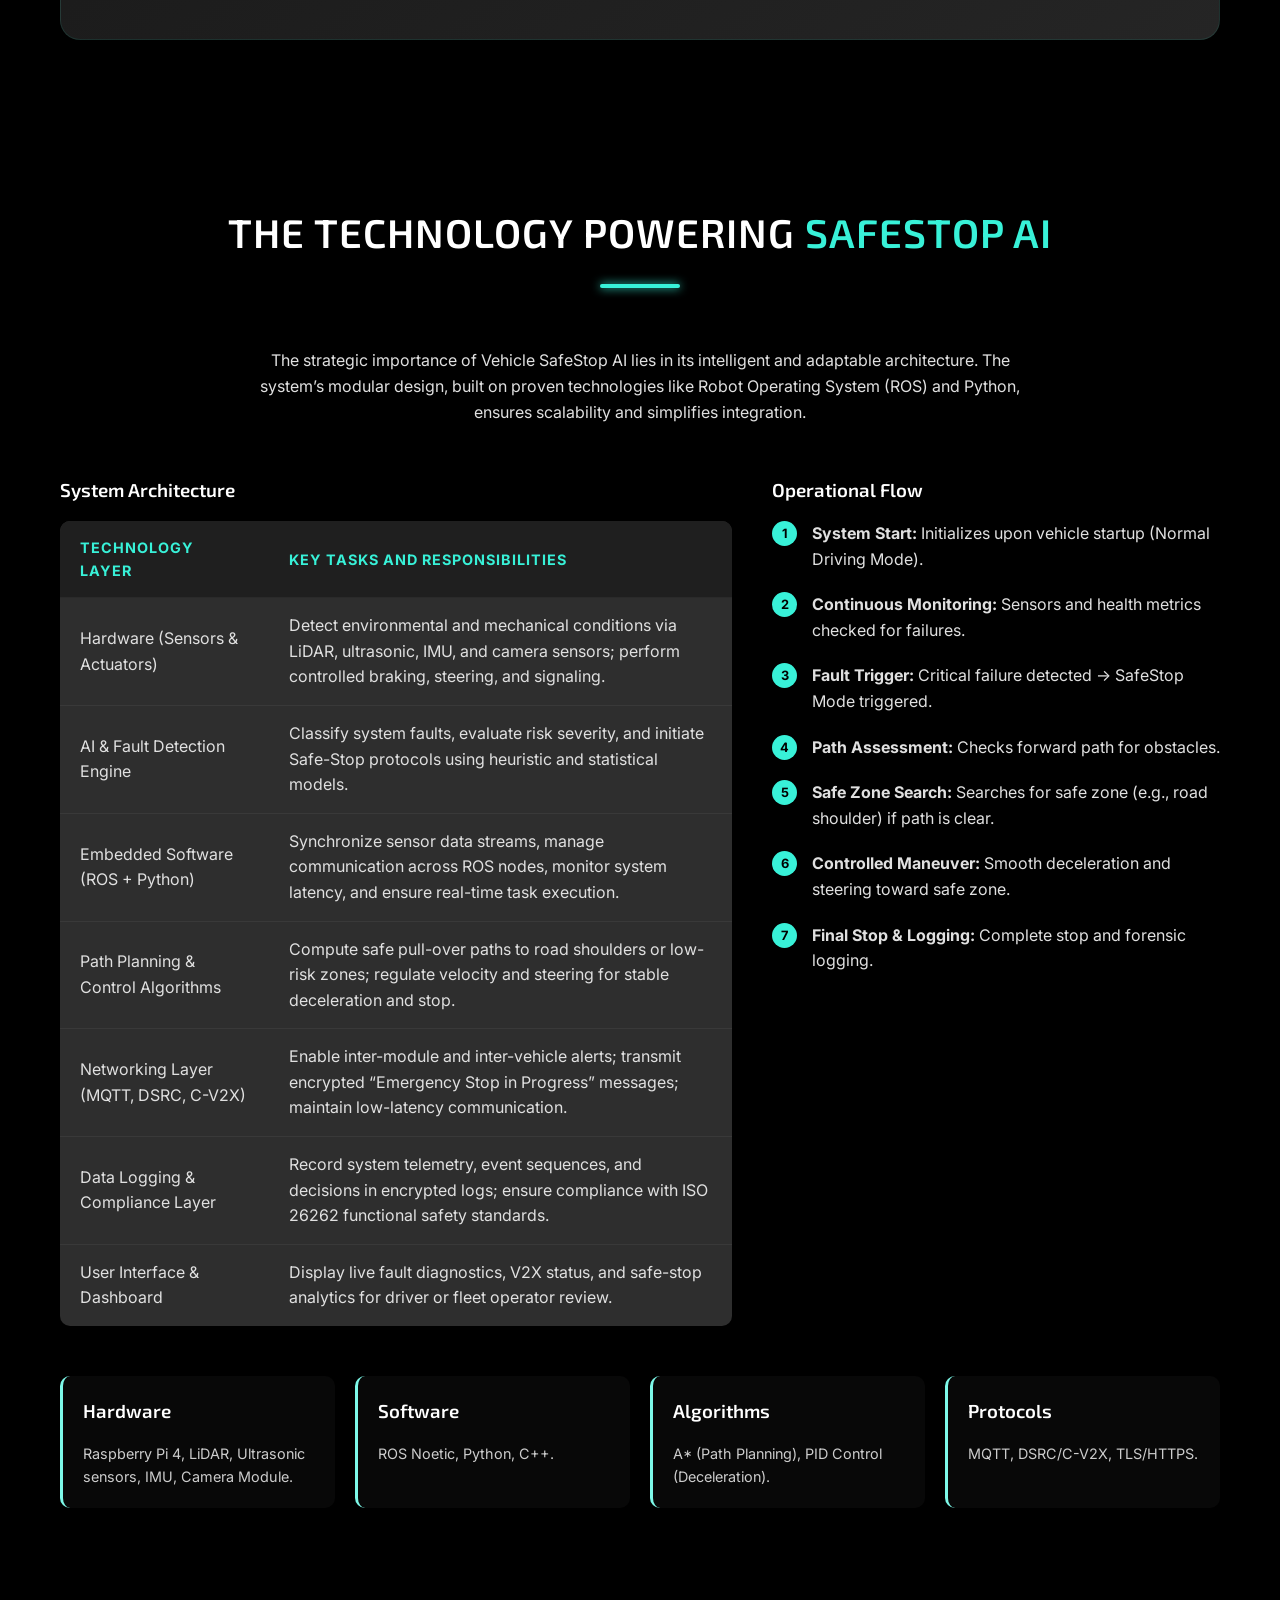
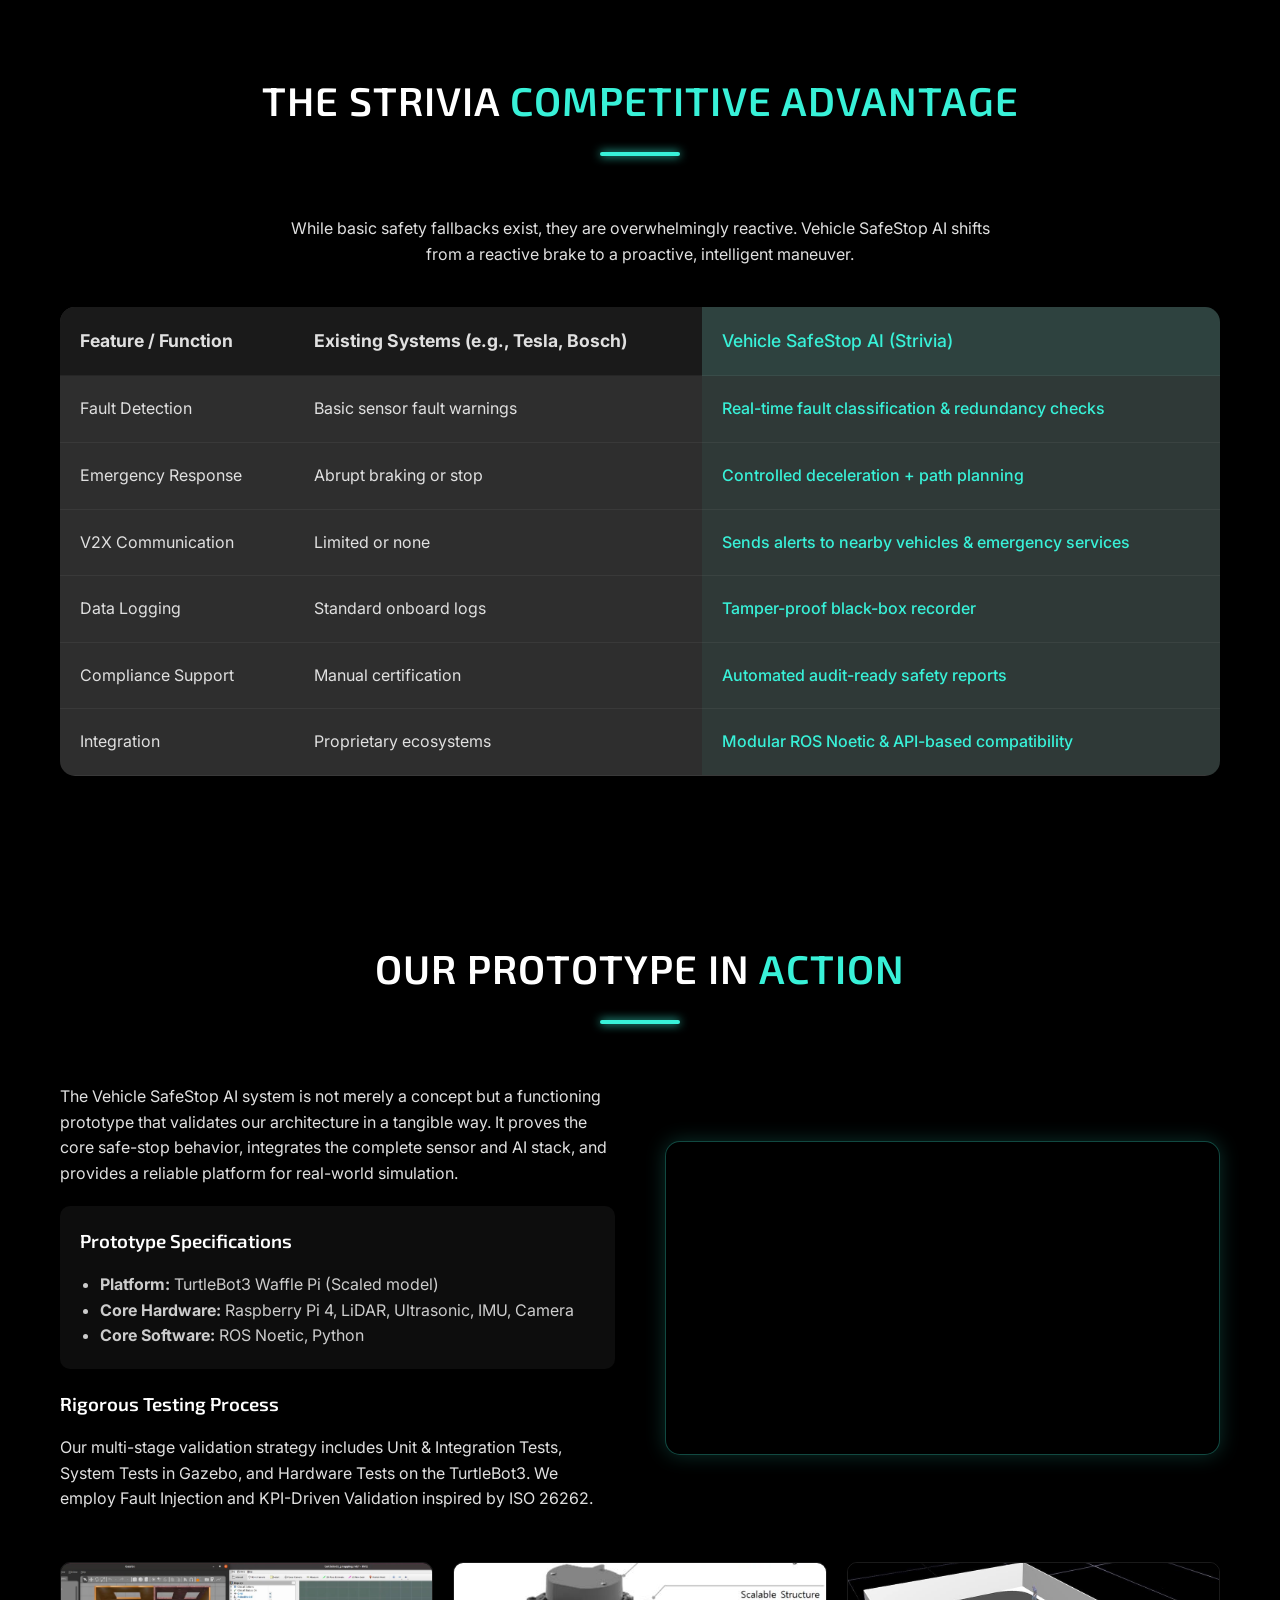
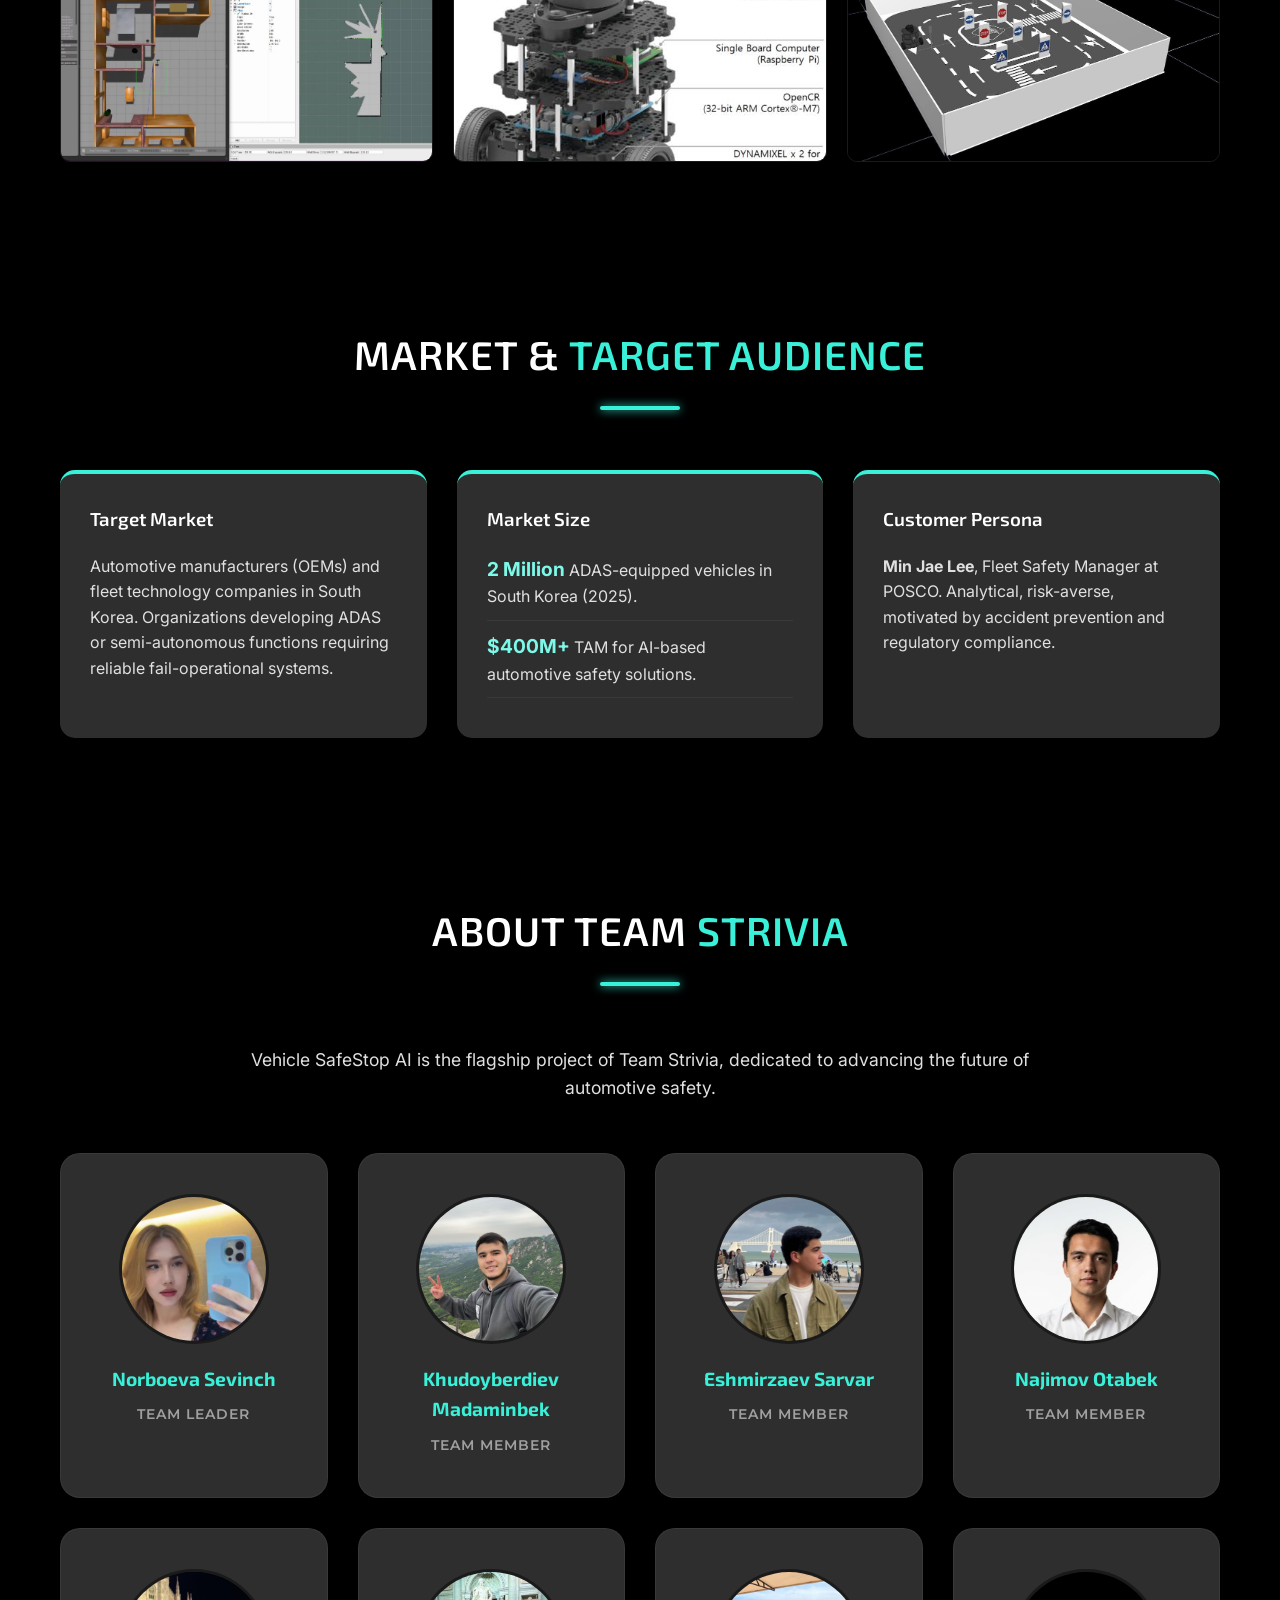
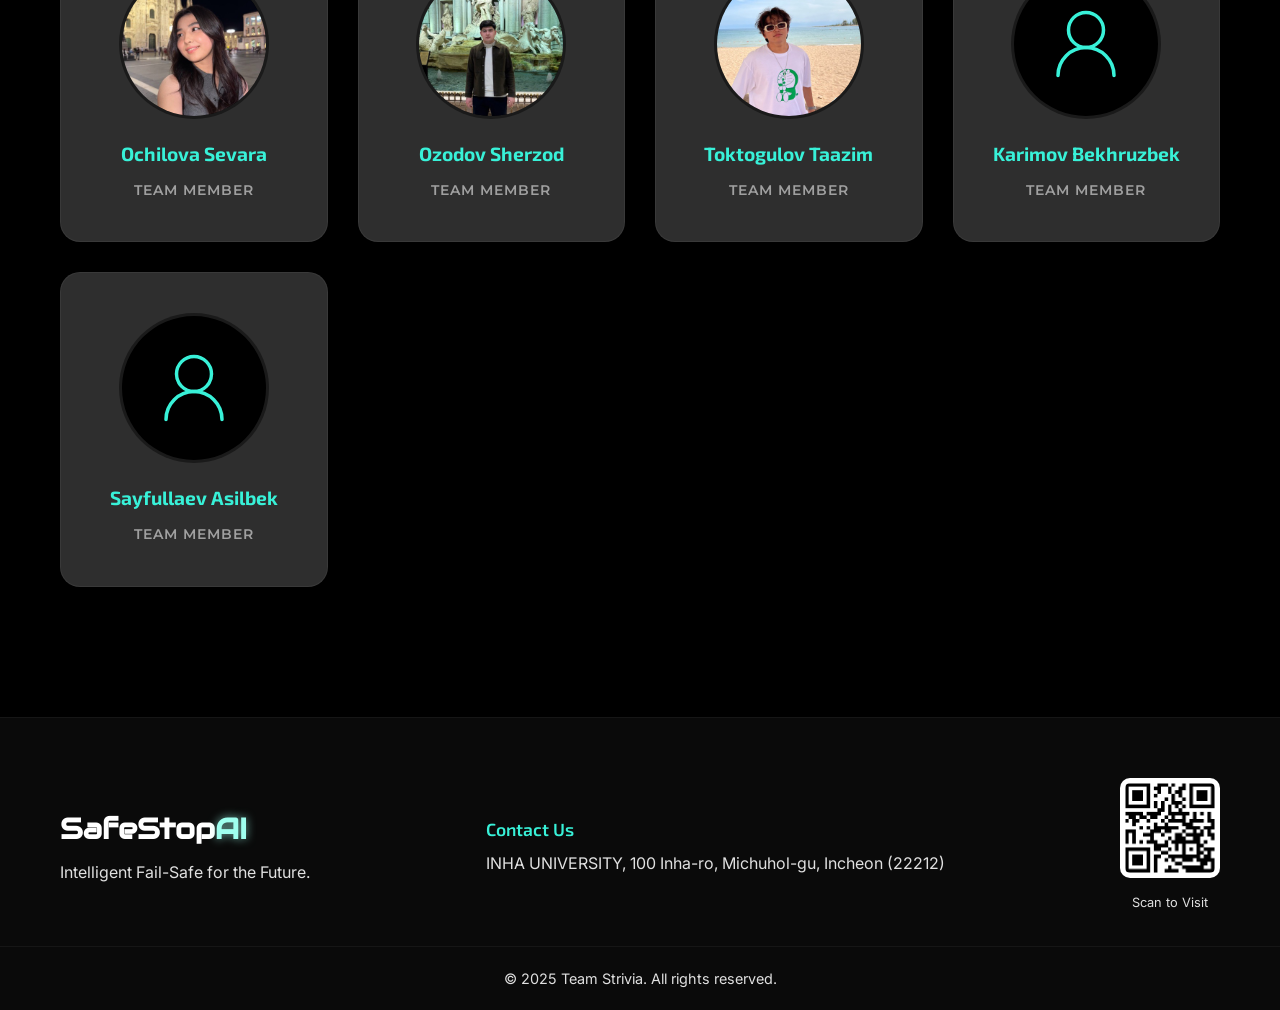
==== commit 54b5b164: "Add QR code to footer" ====
--- a/index.html
+++ b/index.html
@@ -519,6 +519,11 @@
                 <h4>Contact Us</h4>
                 <p>INHA UNIVERSITY, 100 Inha-ro, Michuhol-gu, Incheon (22212)</p>
             </div>
+            <div class="footer-qr">
+                <img src="images/site-qr-code.png" alt="Scan to Visit Site" class="qr-code-img" width="100"
+                    height="100">
+                <p>Scan to Visit</p>
+            </div>
         </div>
         <div class="footer-bottom">
             <p>&copy; 2025 Team Strivia. All rights reserved.</p>
--- a/style.css
+++ b/style.css
@@ -733,28 +733,56 @@
     display: flex;
     justify-content: space-between;
     align-items: center;
-    margin-bottom: 40px;
     flex-wrap: wrap;
-    gap: 30px;
+    gap: 2rem;
+    margin-bottom: 2rem;
 }
 
 .footer-logo h3 {
-    font-family: var(--font-main-title);
-    font-size: 2rem;
-    margin-bottom: 5px;
+    font-family: 'Audiowide', cursive;
+    font-size: 1.8rem;
+    margin-bottom: 0.5rem;
 }
 
 .footer-contact h4 {
     color: var(--electric-teal);
-    margin-bottom: 10px;
+    margin-bottom: 0.5rem;
+    font-size: 1.1rem;
+}
+
+.footer-qr {
+    text-align: center;
+}
+
+.qr-code-img {
+    border: 2px solid var(--neon-cyan);
+    border-radius: 10px;
+    padding: 5px;
+    background: #fff;
+    margin-bottom: 0.5rem;
+    transition: transform 0.3s ease;
+}
+
+.qr-code-img:hover {
+    transform: scale(1.05);
+    box-shadow: 0 0 15px var(--neon-cyan);
+}
+
+.footer-qr p {
+    font-size: 0.8rem;
+    color: var(--neon-cyan);
+    margin: 0;
 }
 
 .footer-bottom {
     text-align: center;
     padding-top: 20px;
     border-top: 1px solid rgba(255, 255, 255, 0.05);
+}
+
+.footer-bottom p {
     font-size: 0.9rem;
-    color: #666;
+    color: #e0e0e0;
 }
 
 /* Video Wrapper */
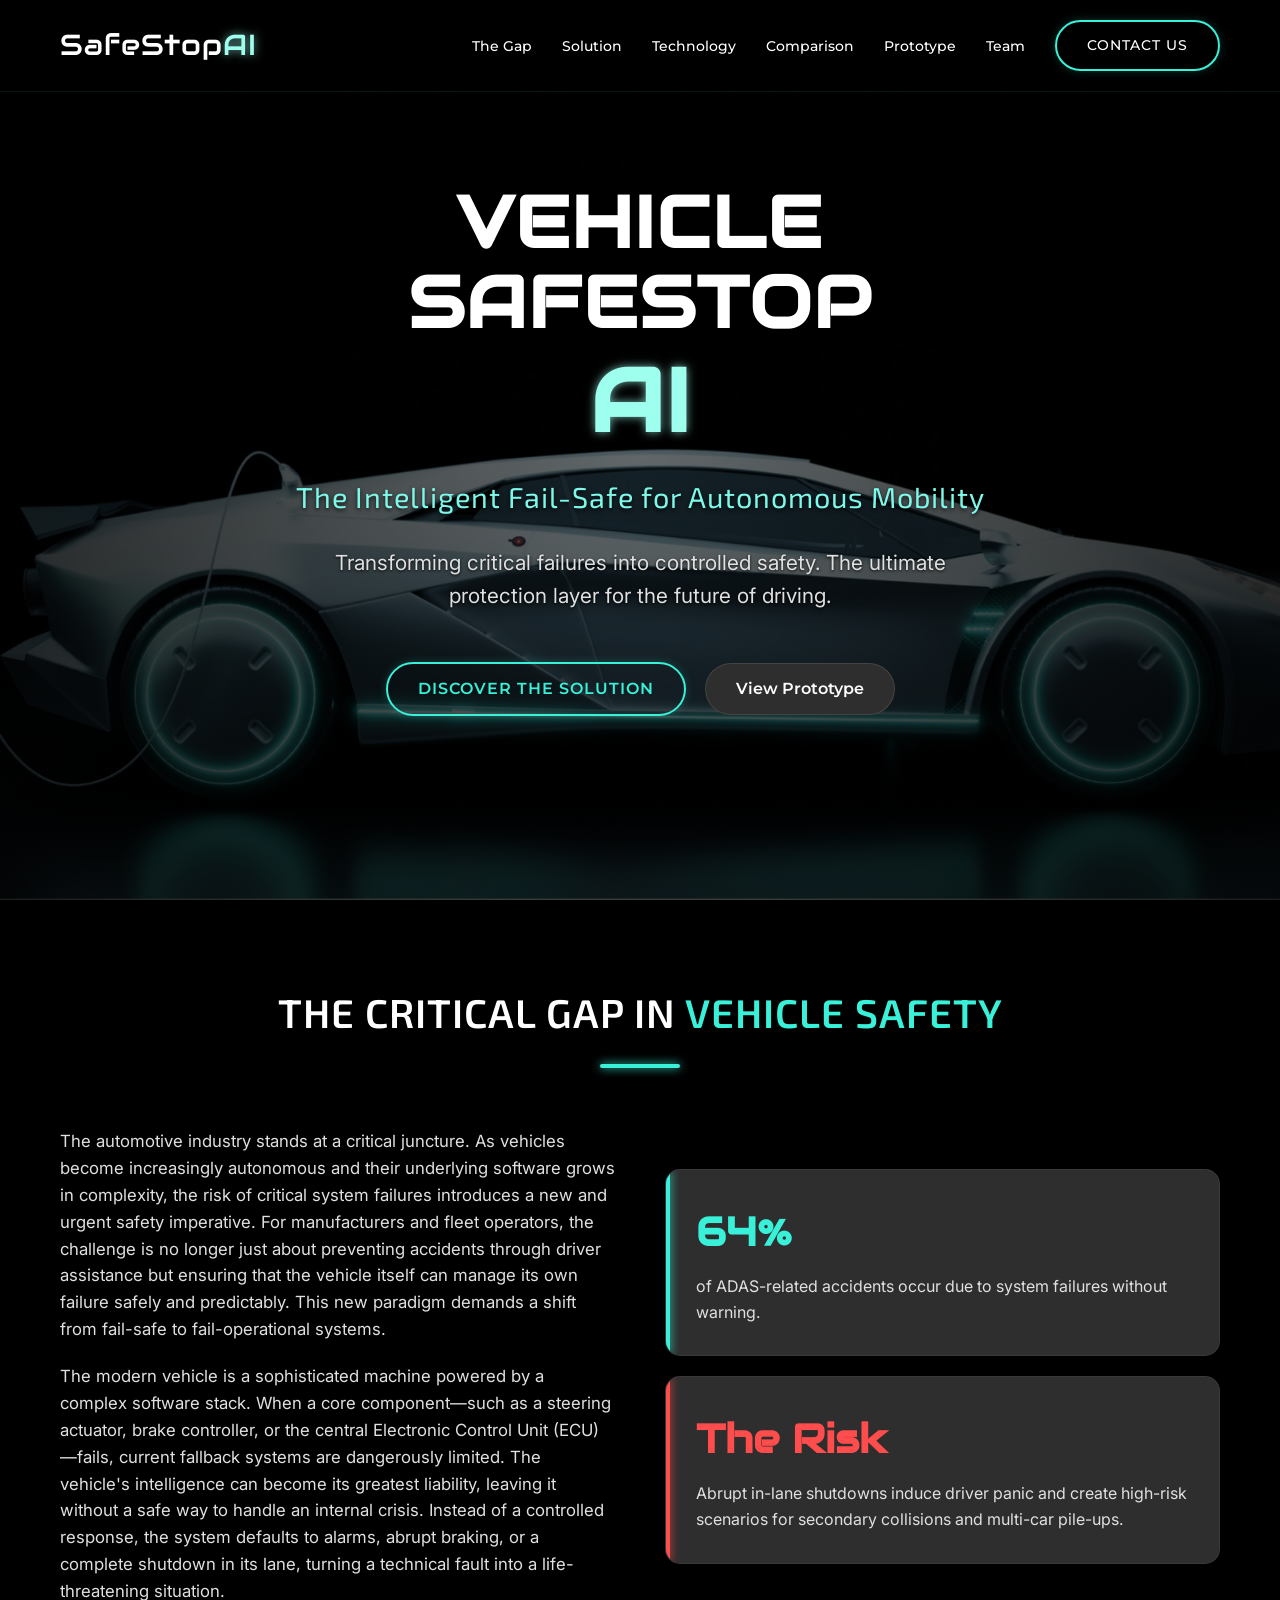
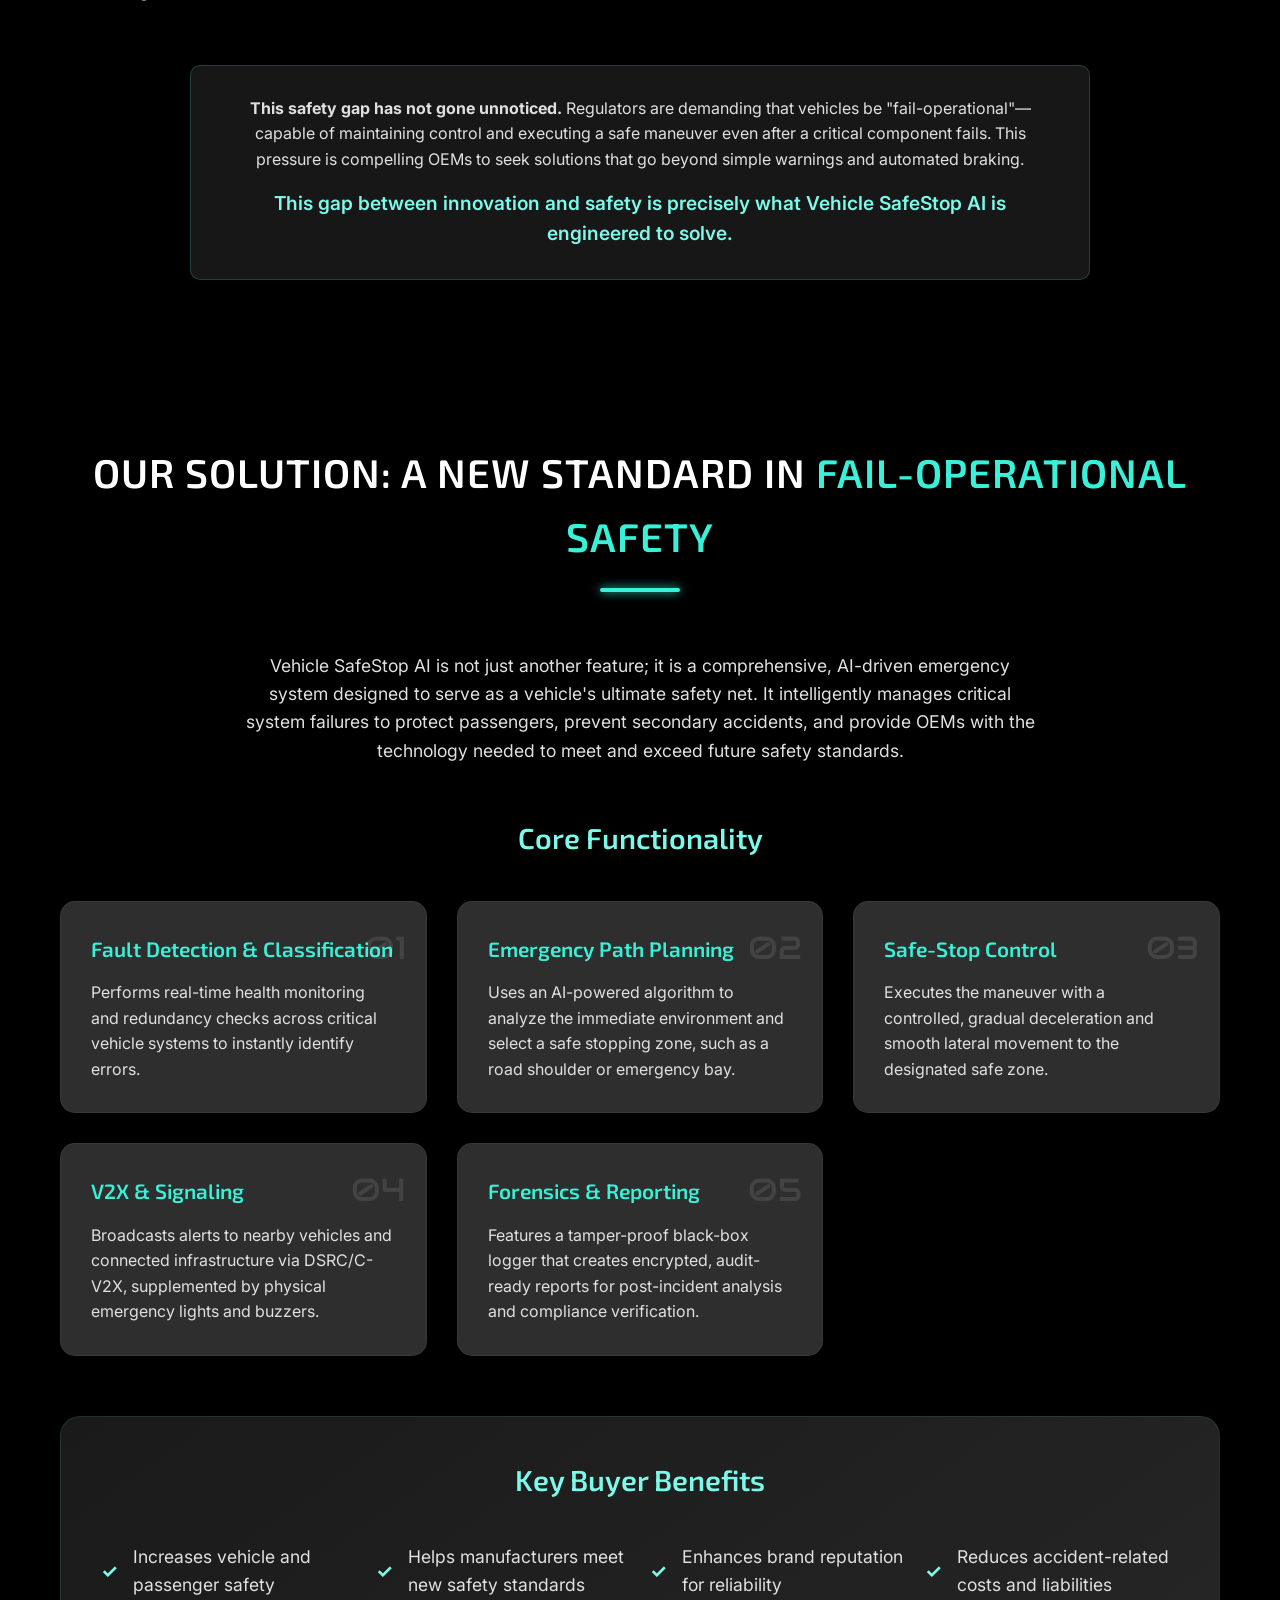
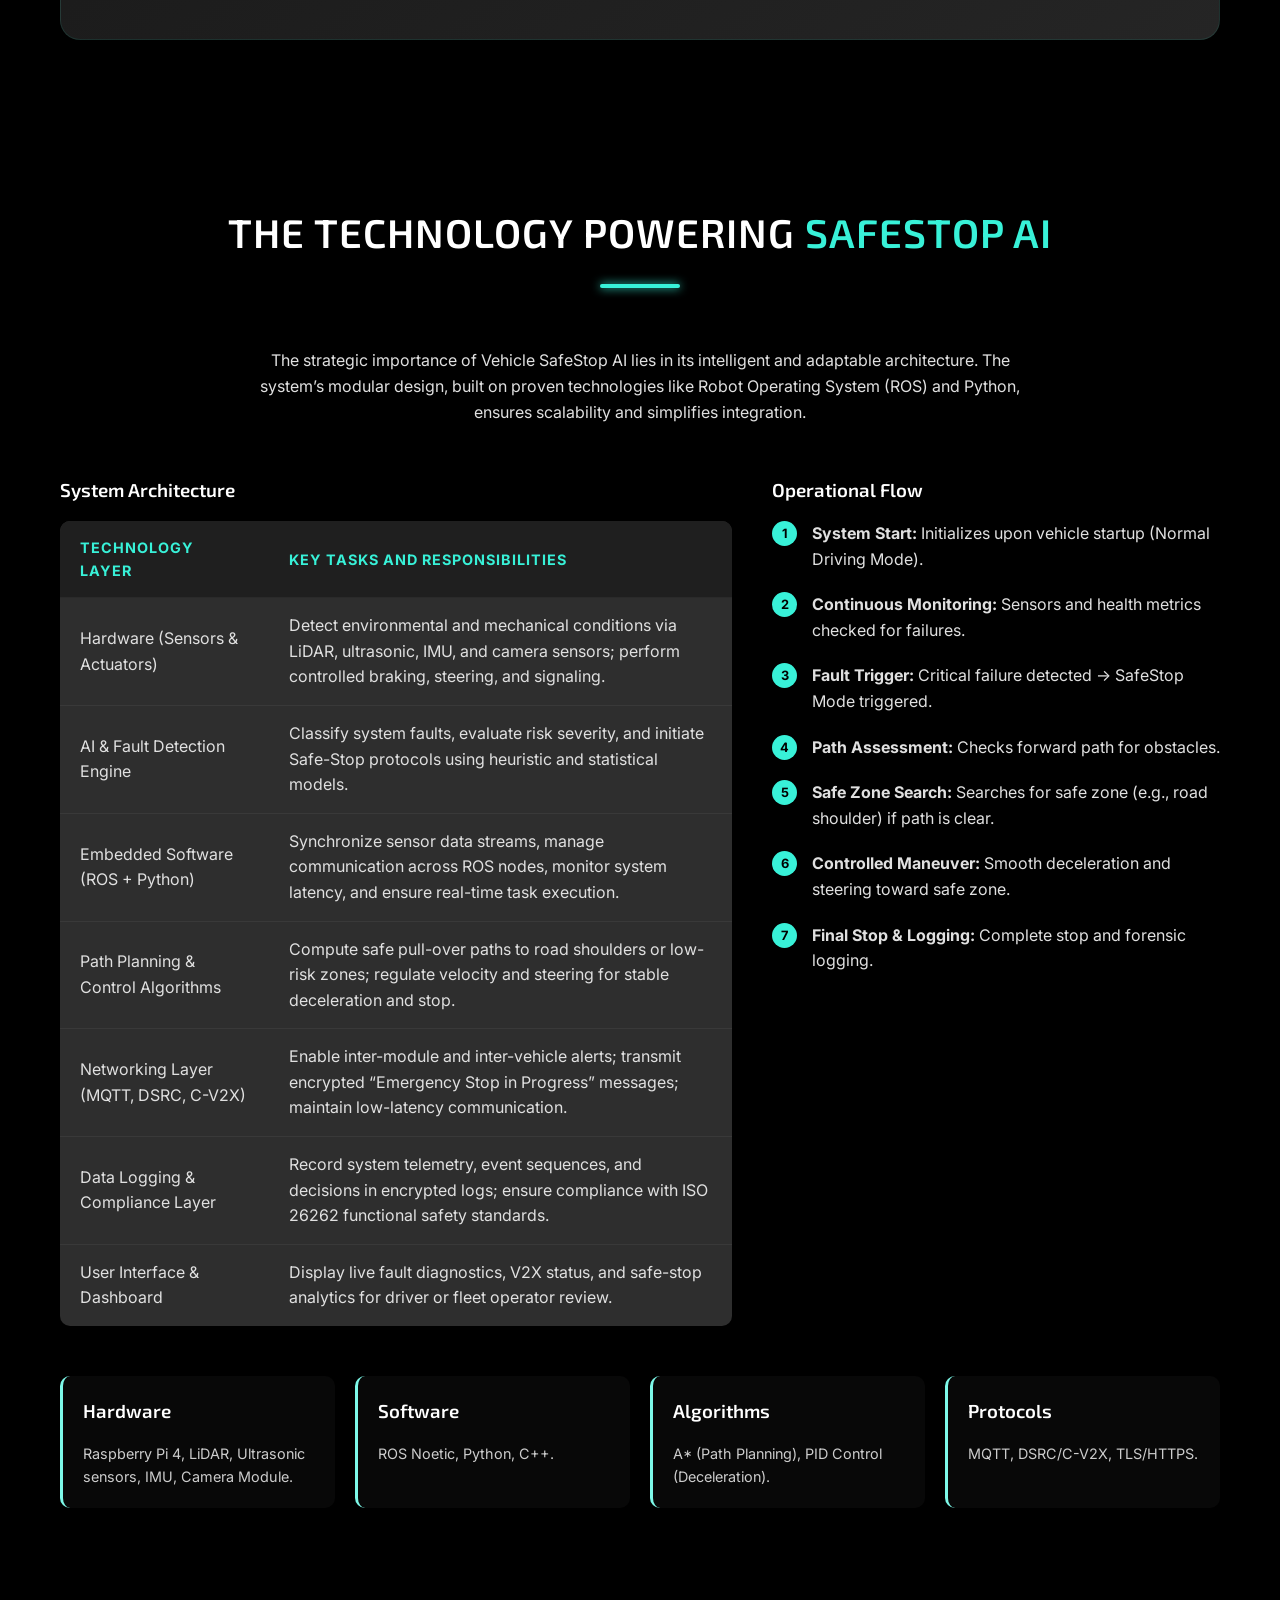
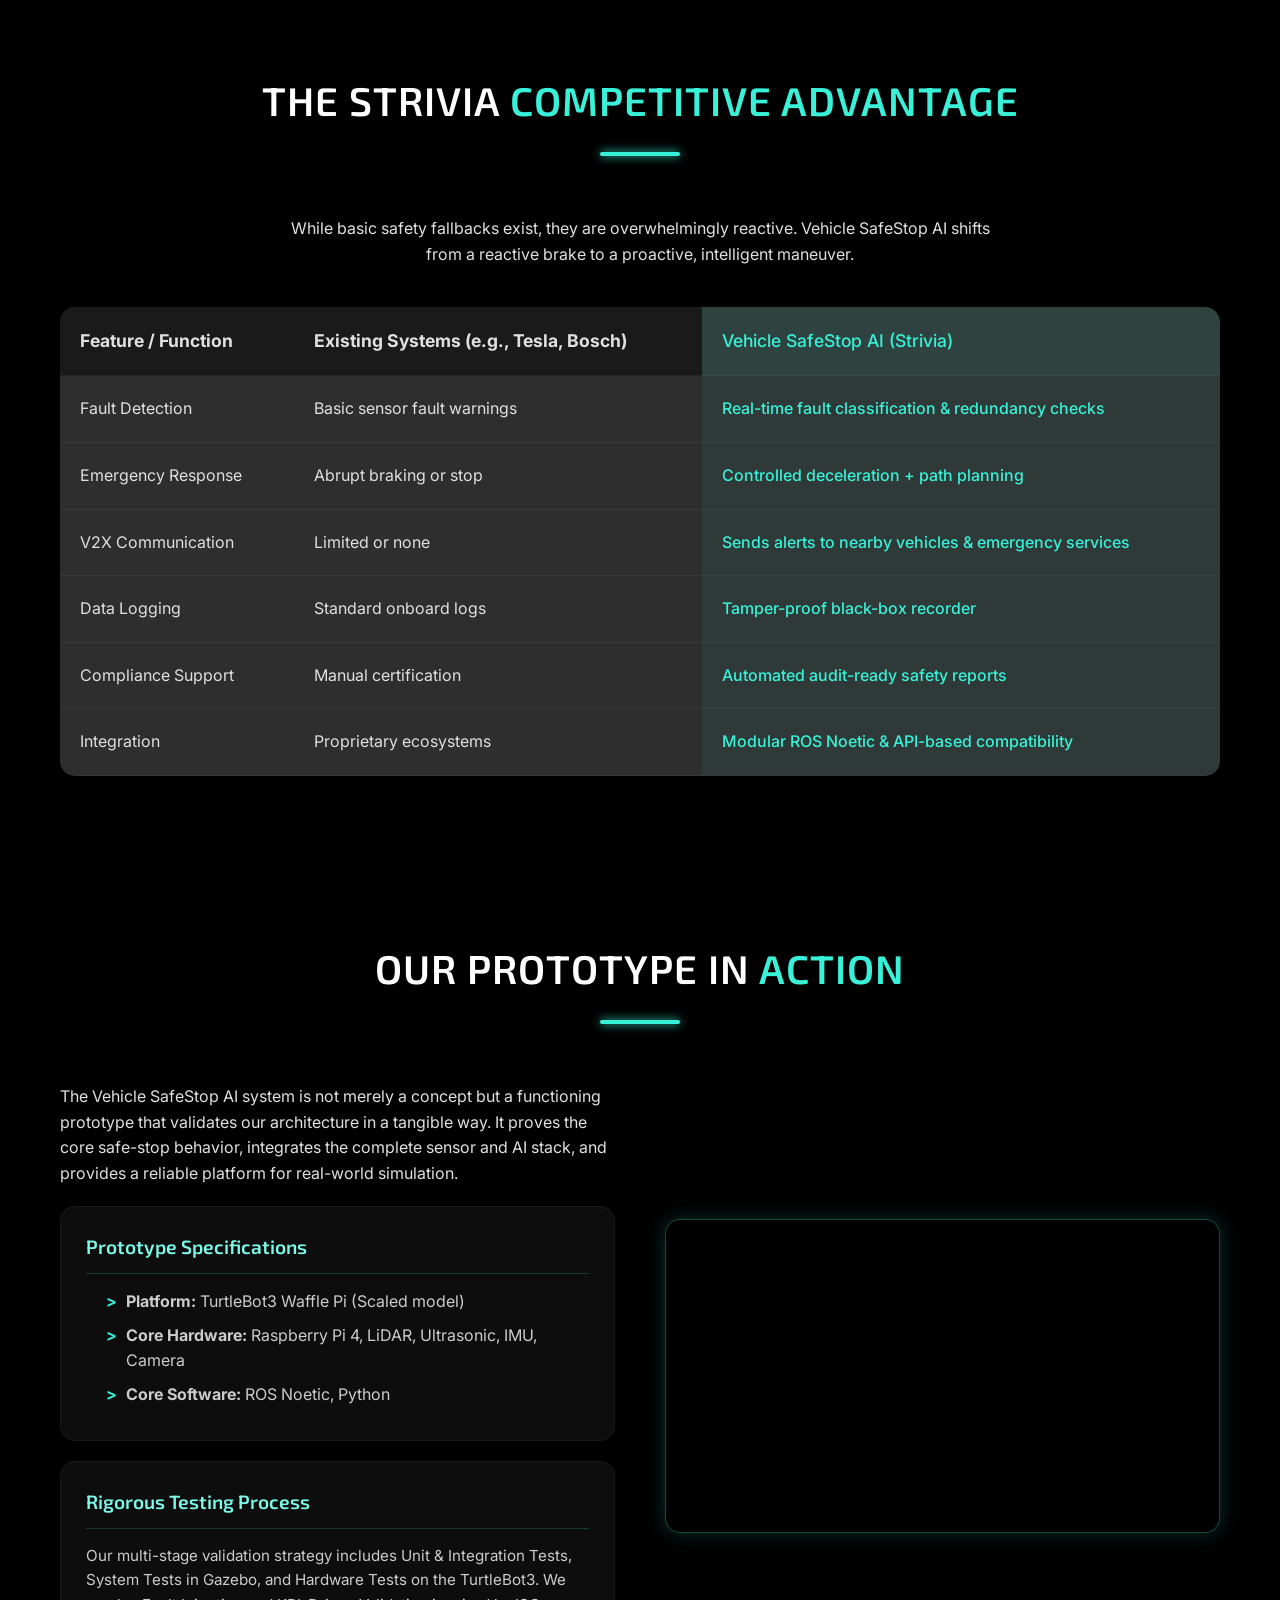
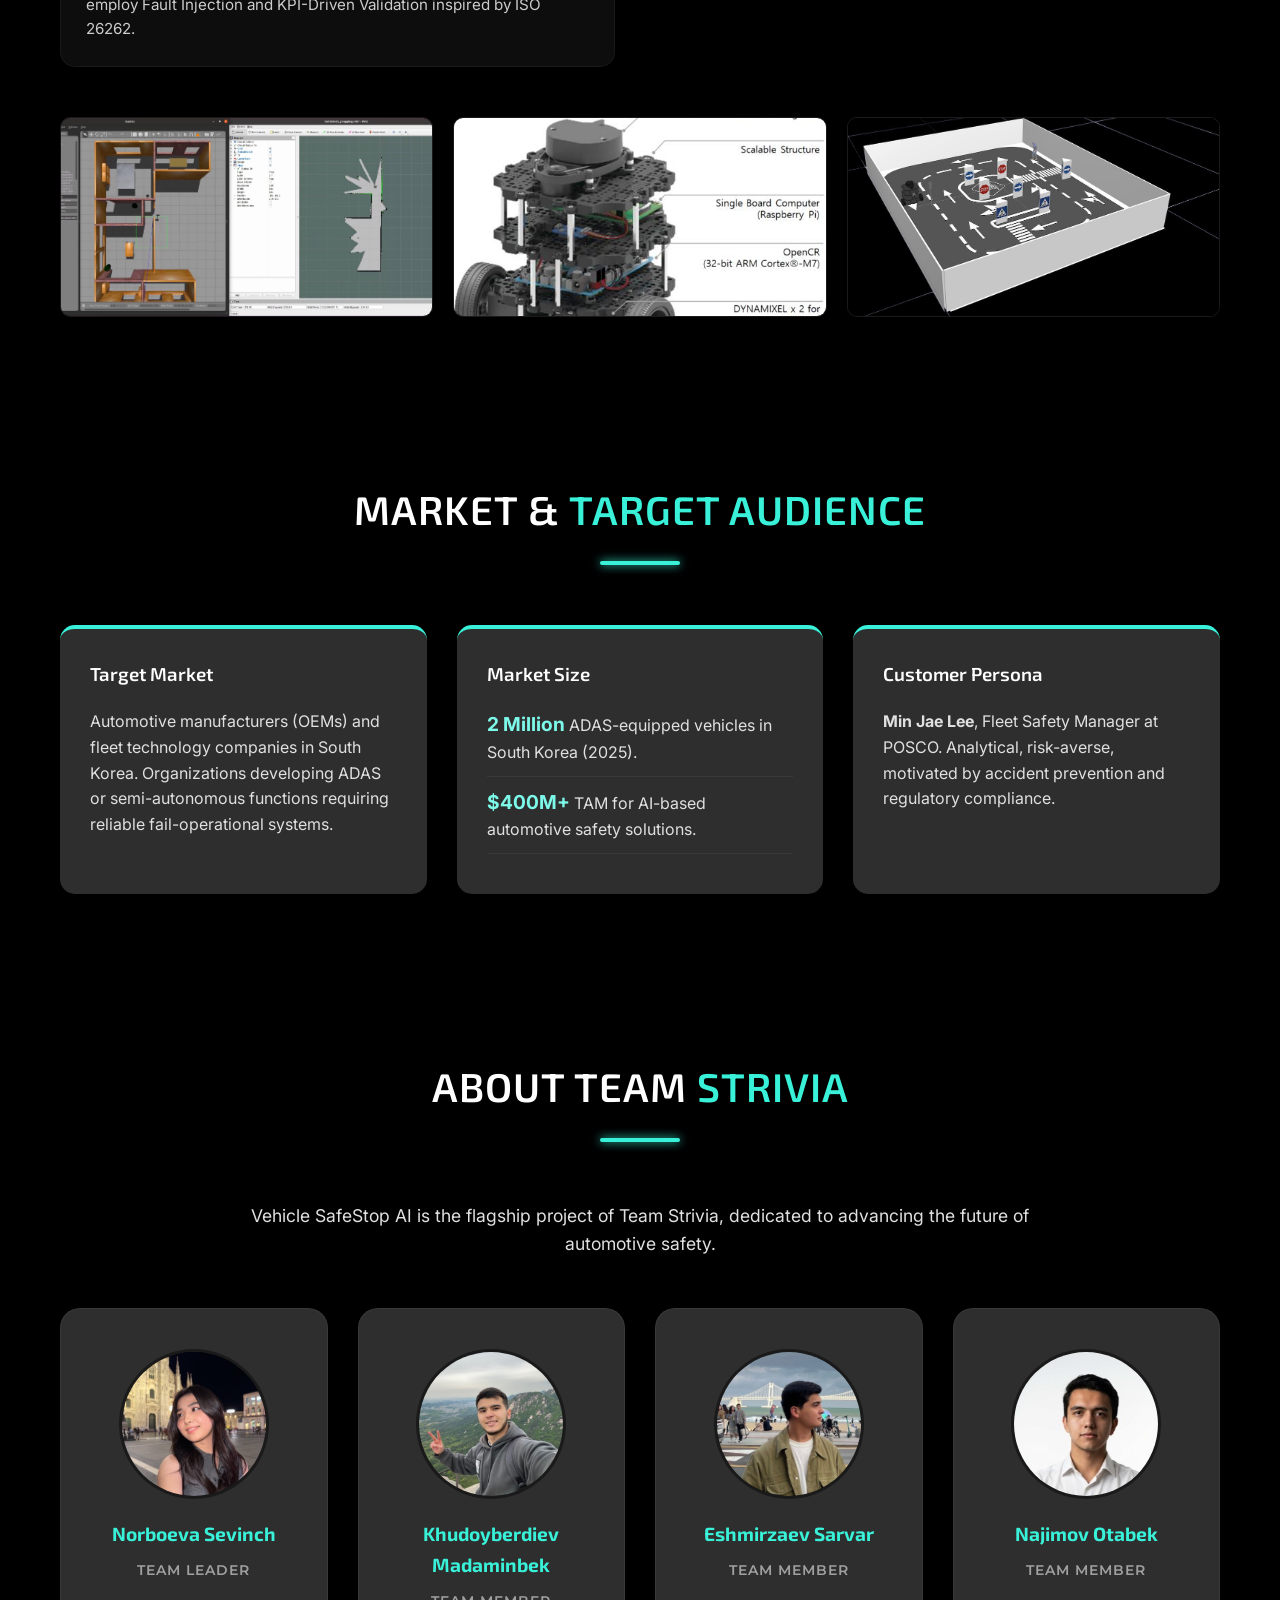
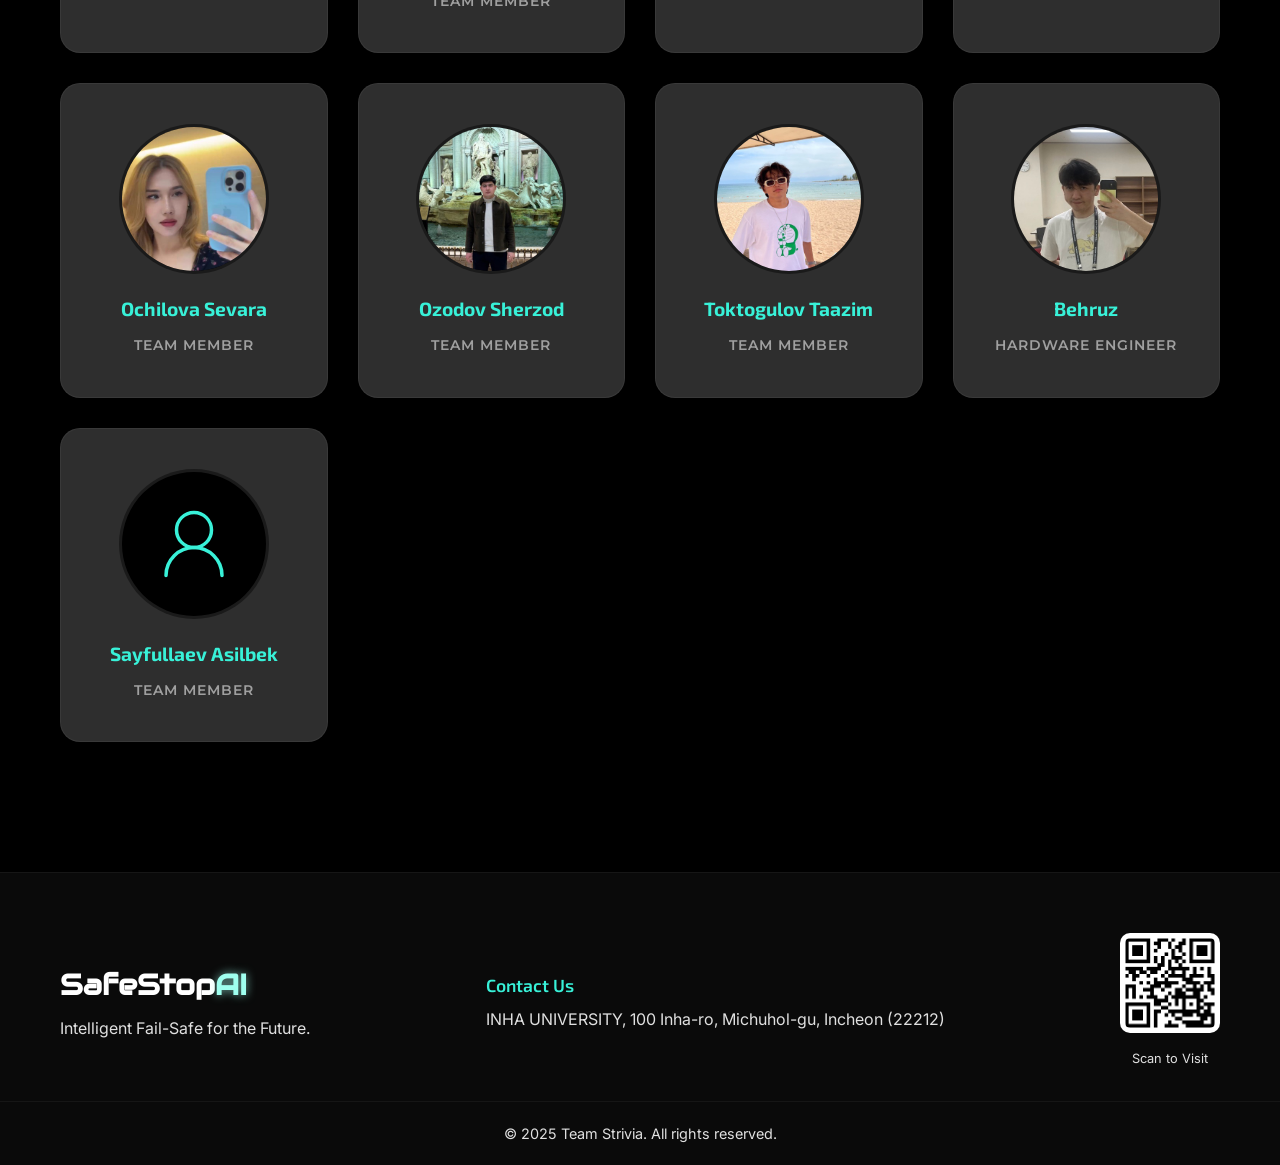
==== commit 92b77cc1: "feat: enhance hero section styling and content, and update team member images." ====
--- a/index.html
+++ b/index.html
@@ -48,10 +48,10 @@
         <img src="images/hero-image.jpg" alt="Vehicle SafeStop AI Hero Background" class="hero-bg-img" width="1920"
             height="1080" fetchpriority="high">
         <div class="container hero-content">
-            <h1 class="hero-title">Vehicle SafeStop <span class="neon-text">AI</span></h1>
-            <p class="hero-subtitle">Intelligent Fail-Safe for the Future of Driving</p>
-            <p class="hero-description">The ultimate safety net for autonomous vehicles. Transforming crisis into
-                control.</p>
+            <h1 class="hero-title">Vehicle SafeStop <br><span class="neon-text">AI</span></h1>
+            <p class="hero-subtitle">The Intelligent Fail-Safe for Autonomous Mobility</p>
+            <p class="hero-description">Transforming critical failures into controlled safety. The ultimate protection
+                layer for the future of driving.</p>
             <div class="hero-btns">
                 <a href="#solution" class="btn-primary">Discover the Solution</a>
                 <a href="#prototype" class="btn-secondary">View Prototype</a>
@@ -486,14 +486,13 @@
                     <p class="team-role">Team Member</p>
                 </div>
 
-                <!-- Team Members without Images -->
-                <div class="team-card">
-                    <div class="team-img-wrapper">
-                        <img src="images/placeholder.svg" alt="Karimov Bekhruzbek" class="team-member-img placeholder"
-                            width="150" height="150">
-                    </div>
-                    <h4 class="team-name">Karimov Bekhruzbek</h4>
-                    <p class="team-role">Team Member</p>
+                <!-- Member 8: Behruz -->
+                <div class="team-card">
+                    <div class="team-img-wrapper">
+                        <img src="images/team/behruz.jpg" alt="Behruz" class="team-member-img" width="150" height="150">
+                    </div>
+                    <h3 class="team-name">Behruz</h3>
+                    <p class="team-role">Hardware Engineer</p>
                 </div>
 
                 <div class="team-card">
--- a/style.css
+++ b/style.css
@@ -220,25 +220,40 @@
 
 .hero-title {
     font-family: var(--font-main-title);
-    font-size: 4rem;
+    font-size: 4.5rem;
     line-height: 1.1;
-    margin-bottom: 20px;
+    margin-bottom: 25px;
     text-transform: uppercase;
+    letter-spacing: 2px;
+    text-shadow: 0 0 20px rgba(0, 0, 0, 0.8);
+}
+
+.hero-title .neon-text {
+    font-size: 5.5rem;
+    /* Make AI larger */
+    display: inline-block;
+    margin-top: 10px;
 }
 
 .hero-subtitle {
     font-family: var(--font-heading);
-    font-size: 1.5rem;
+    font-size: 1.8rem;
     color: var(--secondary-mint);
-    margin-bottom: 20px;
-    font-weight: 300;
+    margin-bottom: 25px;
+    font-weight: 400;
+    text-shadow: 0 2px 4px rgba(0, 0, 0, 0.8);
+    letter-spacing: 1px;
 }
 
 .hero-description {
-    font-size: 1.1rem;
-    margin-bottom: 40px;
-    max-width: 600px;
-    color: #ccc;
+    font-size: 1.3rem;
+    margin-bottom: 50px;
+    max-width: 700px;
+    color: #e0e0e0;
+    line-height: 1.6;
+    text-shadow: 0 1px 3px rgba(0, 0, 0, 0.9);
+    margin-left: auto;
+    margin-right: auto;
 }
 
 /* Section Headers */
@@ -556,17 +571,61 @@
     margin-bottom: 50px;
 }
 
-.prototype-specs {
+.prototype-text {
+    display: flex;
+    flex-direction: column;
+    gap: 20px;
+}
+
+.prototype-specs,
+.validation-strategy {
     background: rgba(255, 255, 255, 0.05);
-    padding: 20px;
-    border-radius: 10px;
-    margin: 20px 0;
+    padding: 25px;
+    border-radius: 15px;
+    border: 1px solid rgba(255, 255, 255, 0.05);
+    transition: transform 0.3s ease, border-color 0.3s ease;
+}
+
+.prototype-specs:hover,
+.validation-strategy:hover {
+    transform: translateY(-5px);
+    border-color: var(--electric-teal);
+    box-shadow: 0 5px 15px rgba(0, 0, 0, 0.3);
+}
+
+.prototype-specs h3,
+.validation-strategy h3 {
+    color: var(--secondary-mint);
+    font-size: 1.2rem;
+    margin-bottom: 15px;
+    border-bottom: 1px solid rgba(56, 241, 216, 0.2);
+    padding-bottom: 10px;
 }
 
 .prototype-specs ul {
     padding-left: 20px;
-    list-style: disc;
+    list-style: none;
+}
+
+.prototype-specs li {
+    position: relative;
+    padding-left: 20px;
+    margin-bottom: 8px;
     color: #ccc;
+}
+
+.prototype-specs li::before {
+    content: '>';
+    position: absolute;
+    left: 0;
+    color: var(--electric-teal);
+    font-weight: bold;
+}
+
+.validation-strategy p {
+    color: #ccc;
+    font-size: 0.95rem;
+    line-height: 1.6;
 }
 
 .prototype-img {
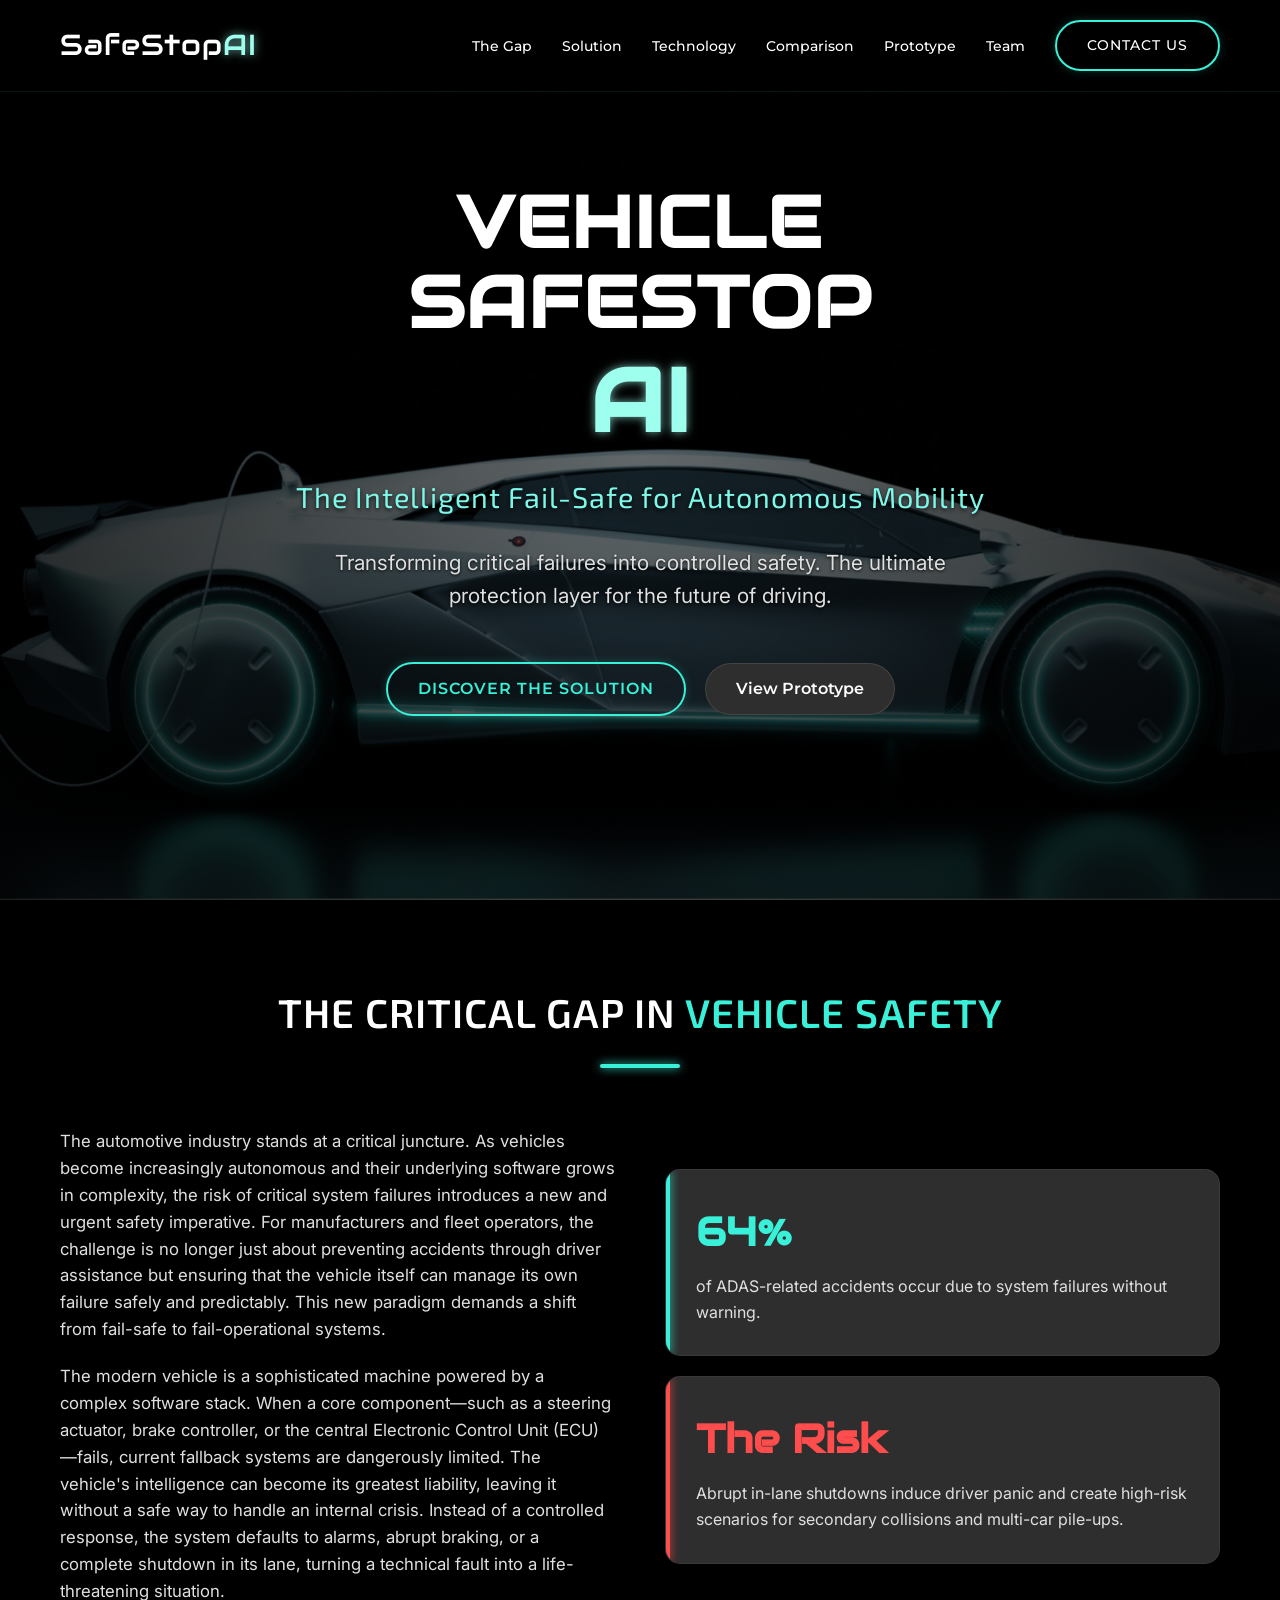
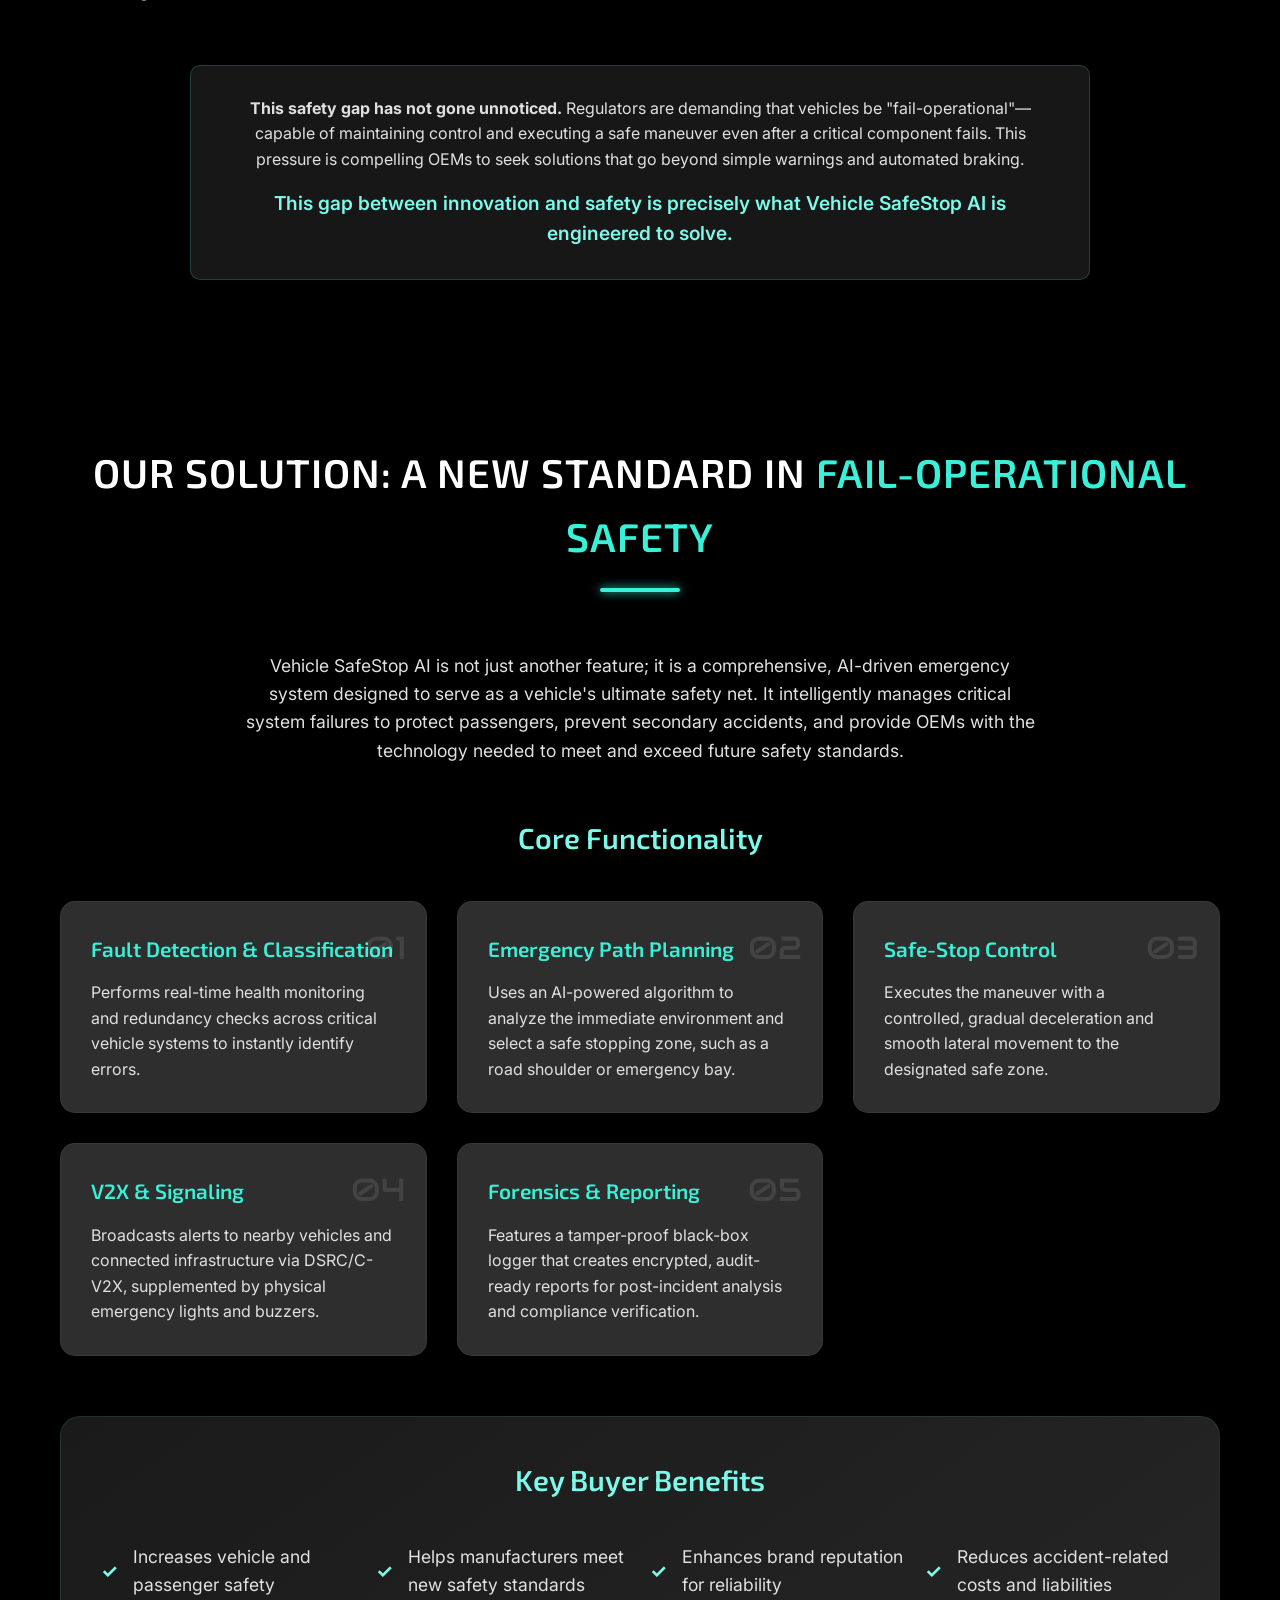
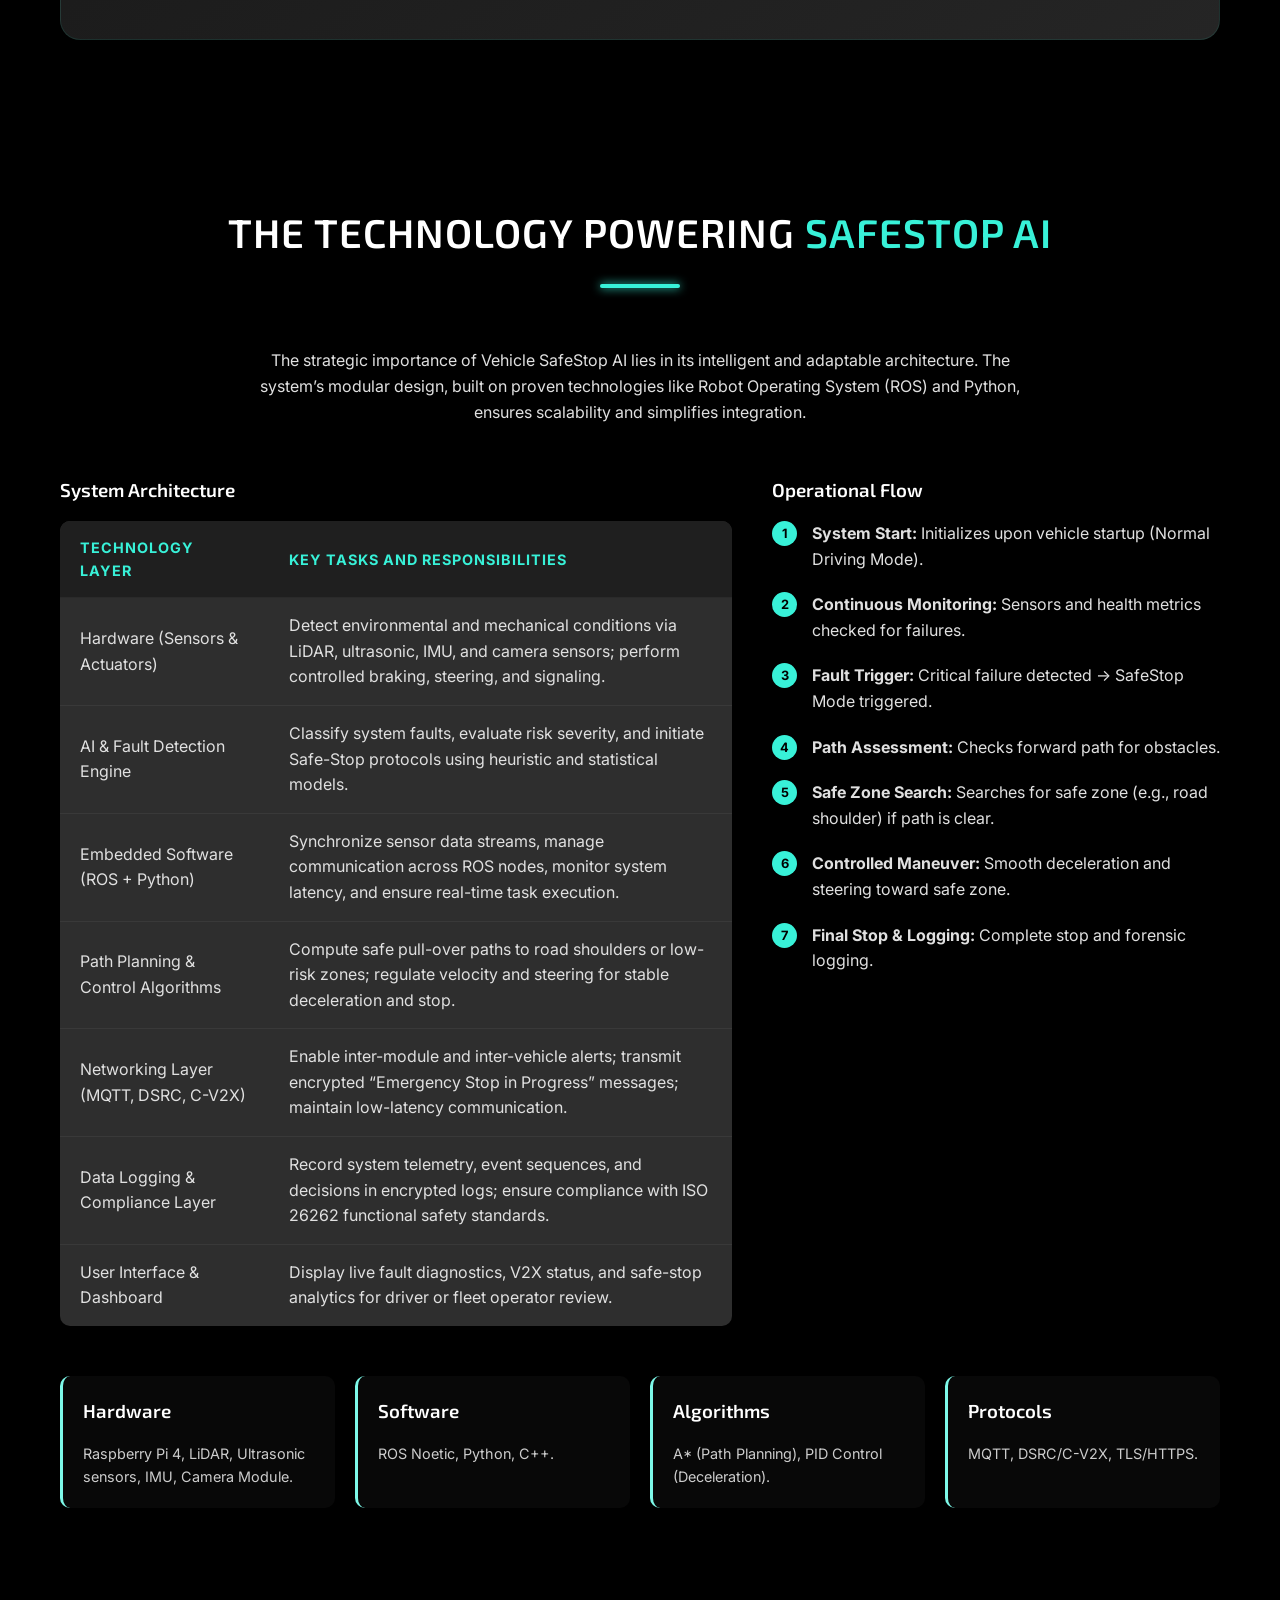
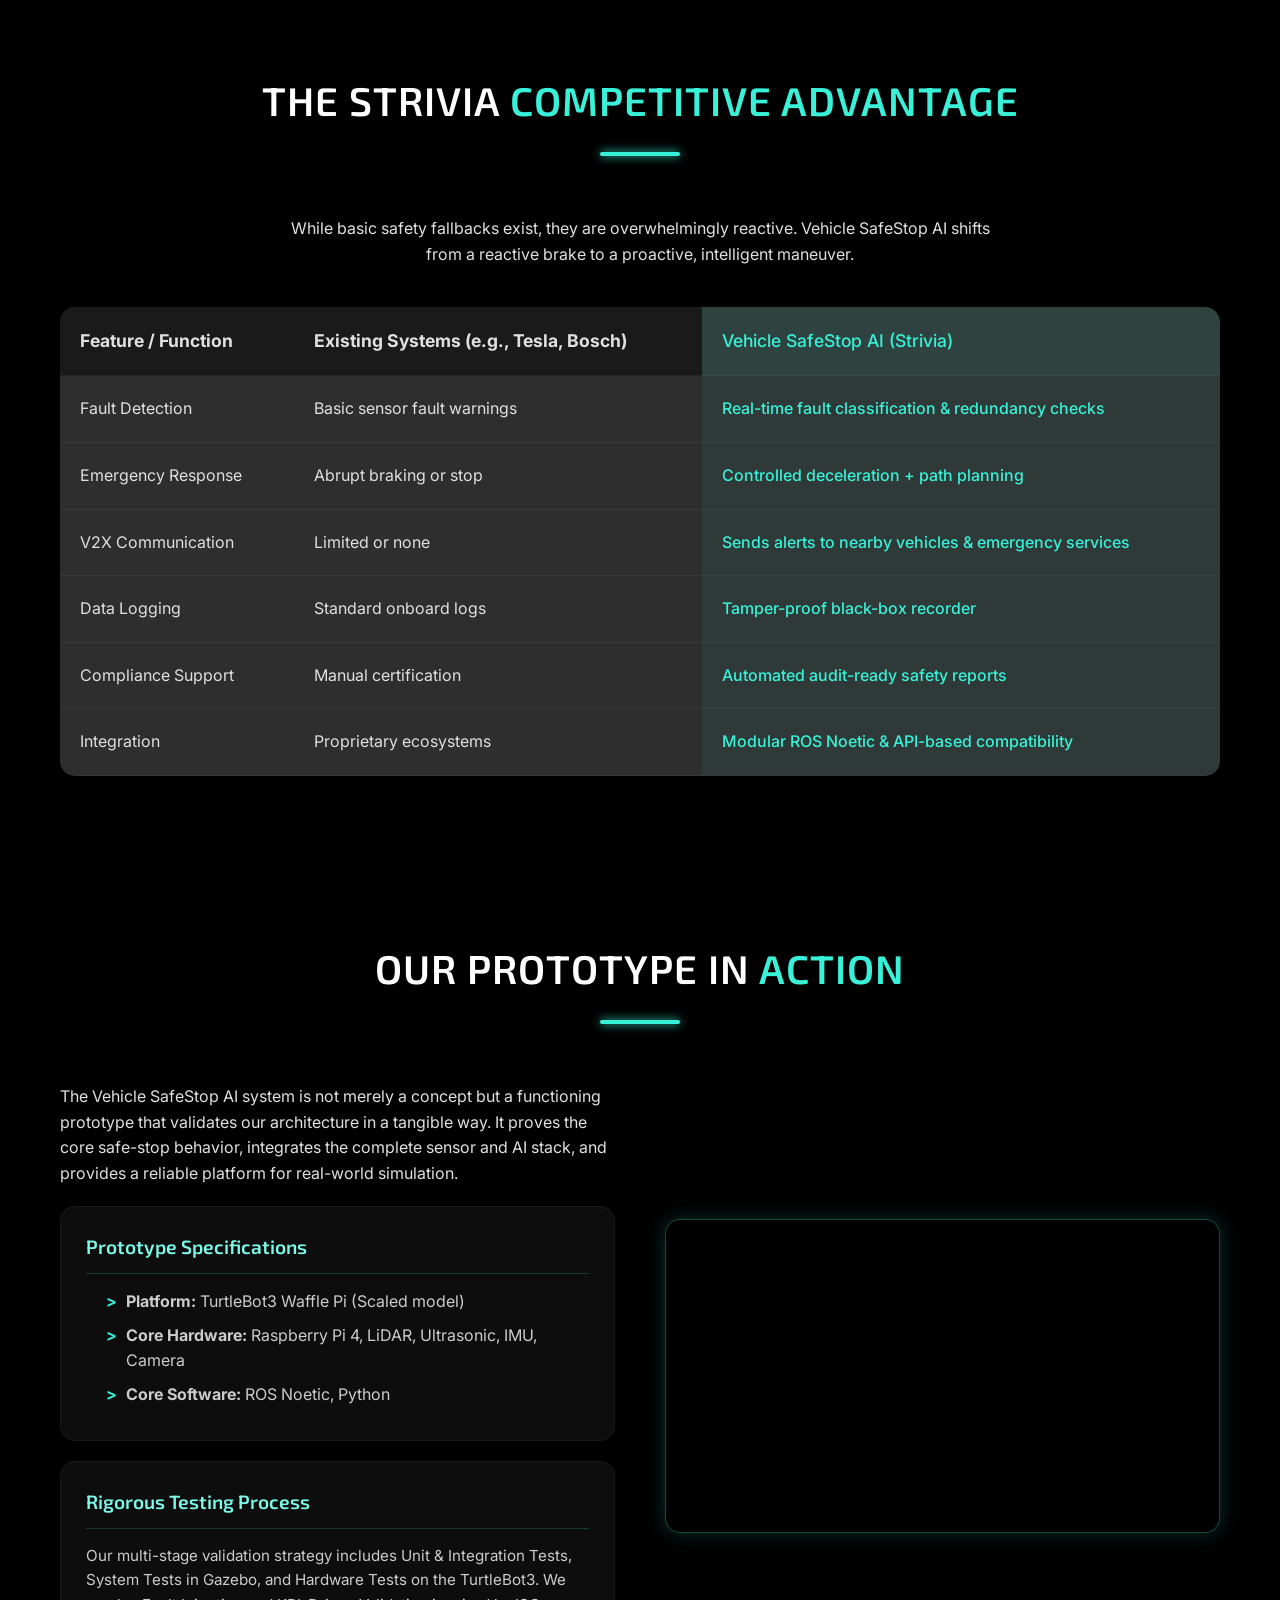
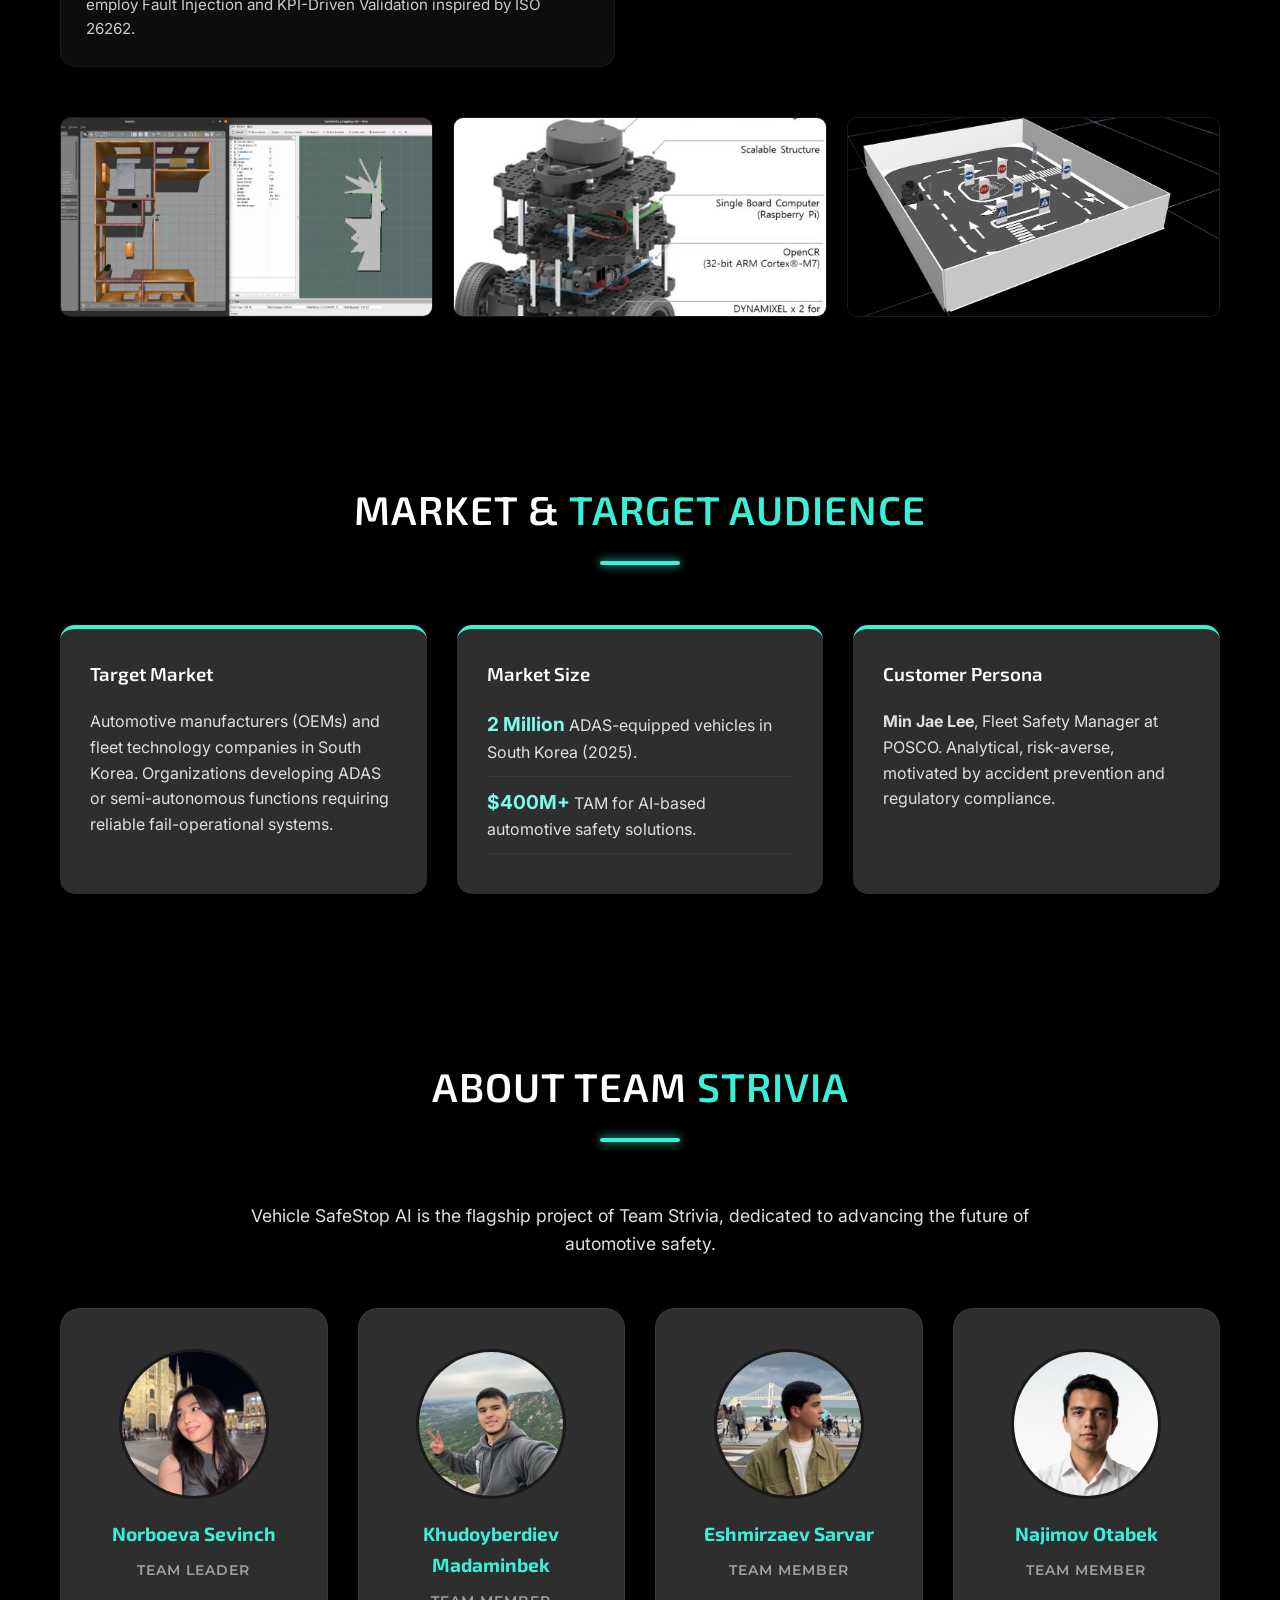
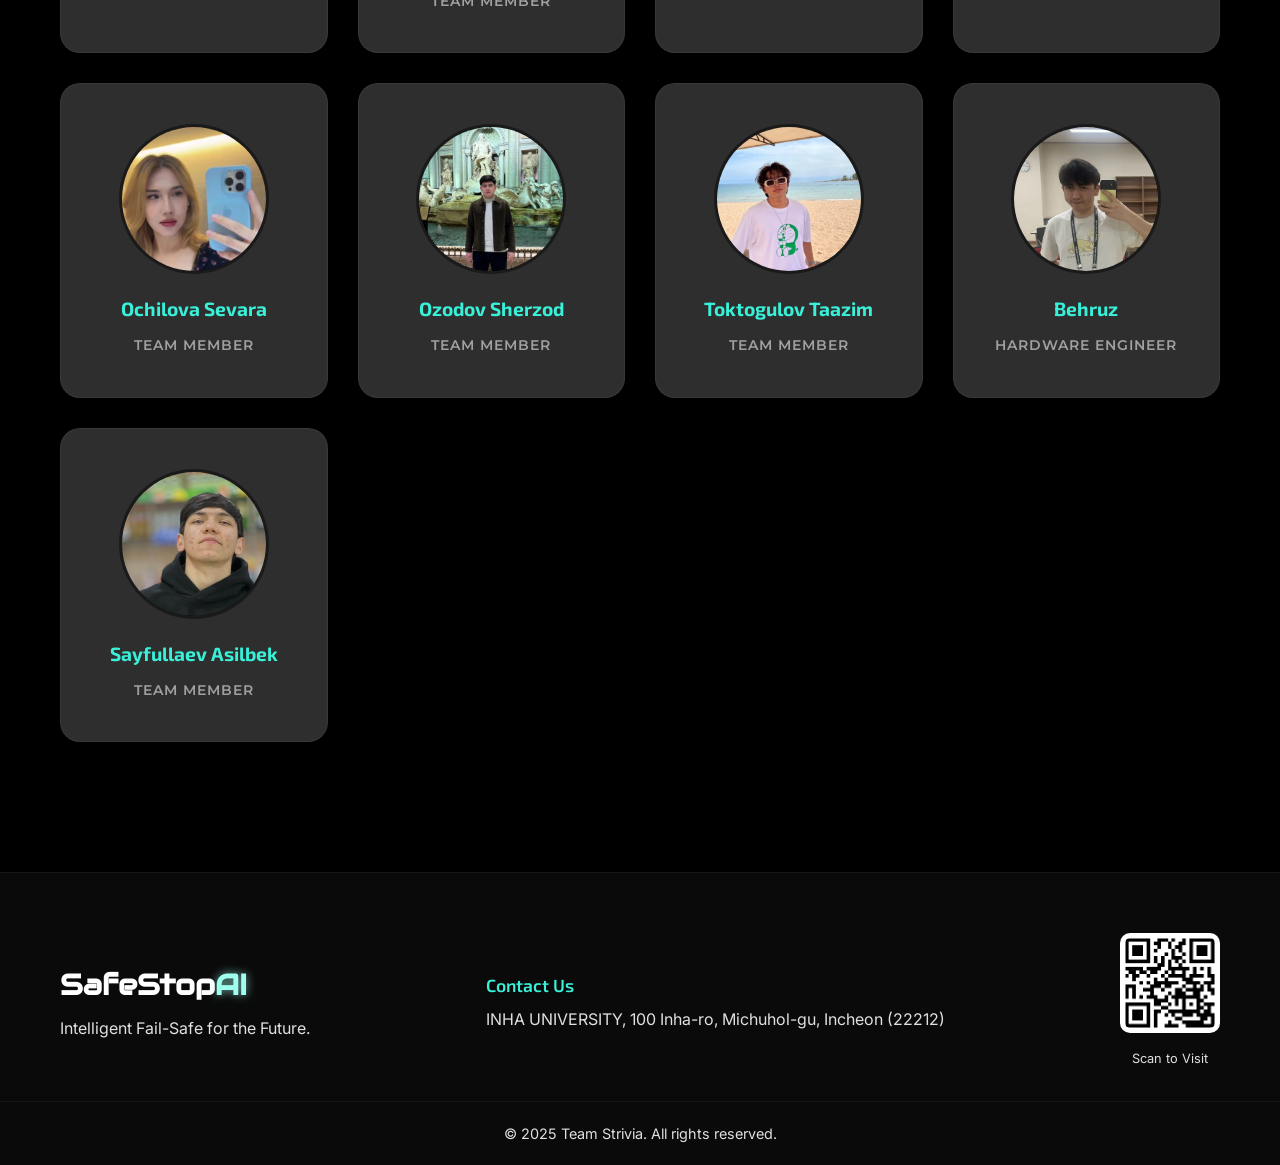
==== commit 5af8eb2b: "Add Sayfullaev Asilbek image and update team section" ====
--- a/index.html
+++ b/index.html
@@ -497,10 +497,10 @@
 
                 <div class="team-card">
                     <div class="team-img-wrapper">
-                        <img src="images/placeholder.svg" alt="Sayfullaev Asilbek" class="team-member-img placeholder"
+                        <img src="images/team/Sayfullaev Asilbek.jpg" alt="Sayfullaev Asilbek" class="team-member-img"
                             width="150" height="150">
                     </div>
-                    <h4 class="team-name">Sayfullaev Asilbek</h4>
+                    <h3 class="team-name">Sayfullaev Asilbek</h3>
                     <p class="team-role">Team Member</p>
                 </div>
             </div>
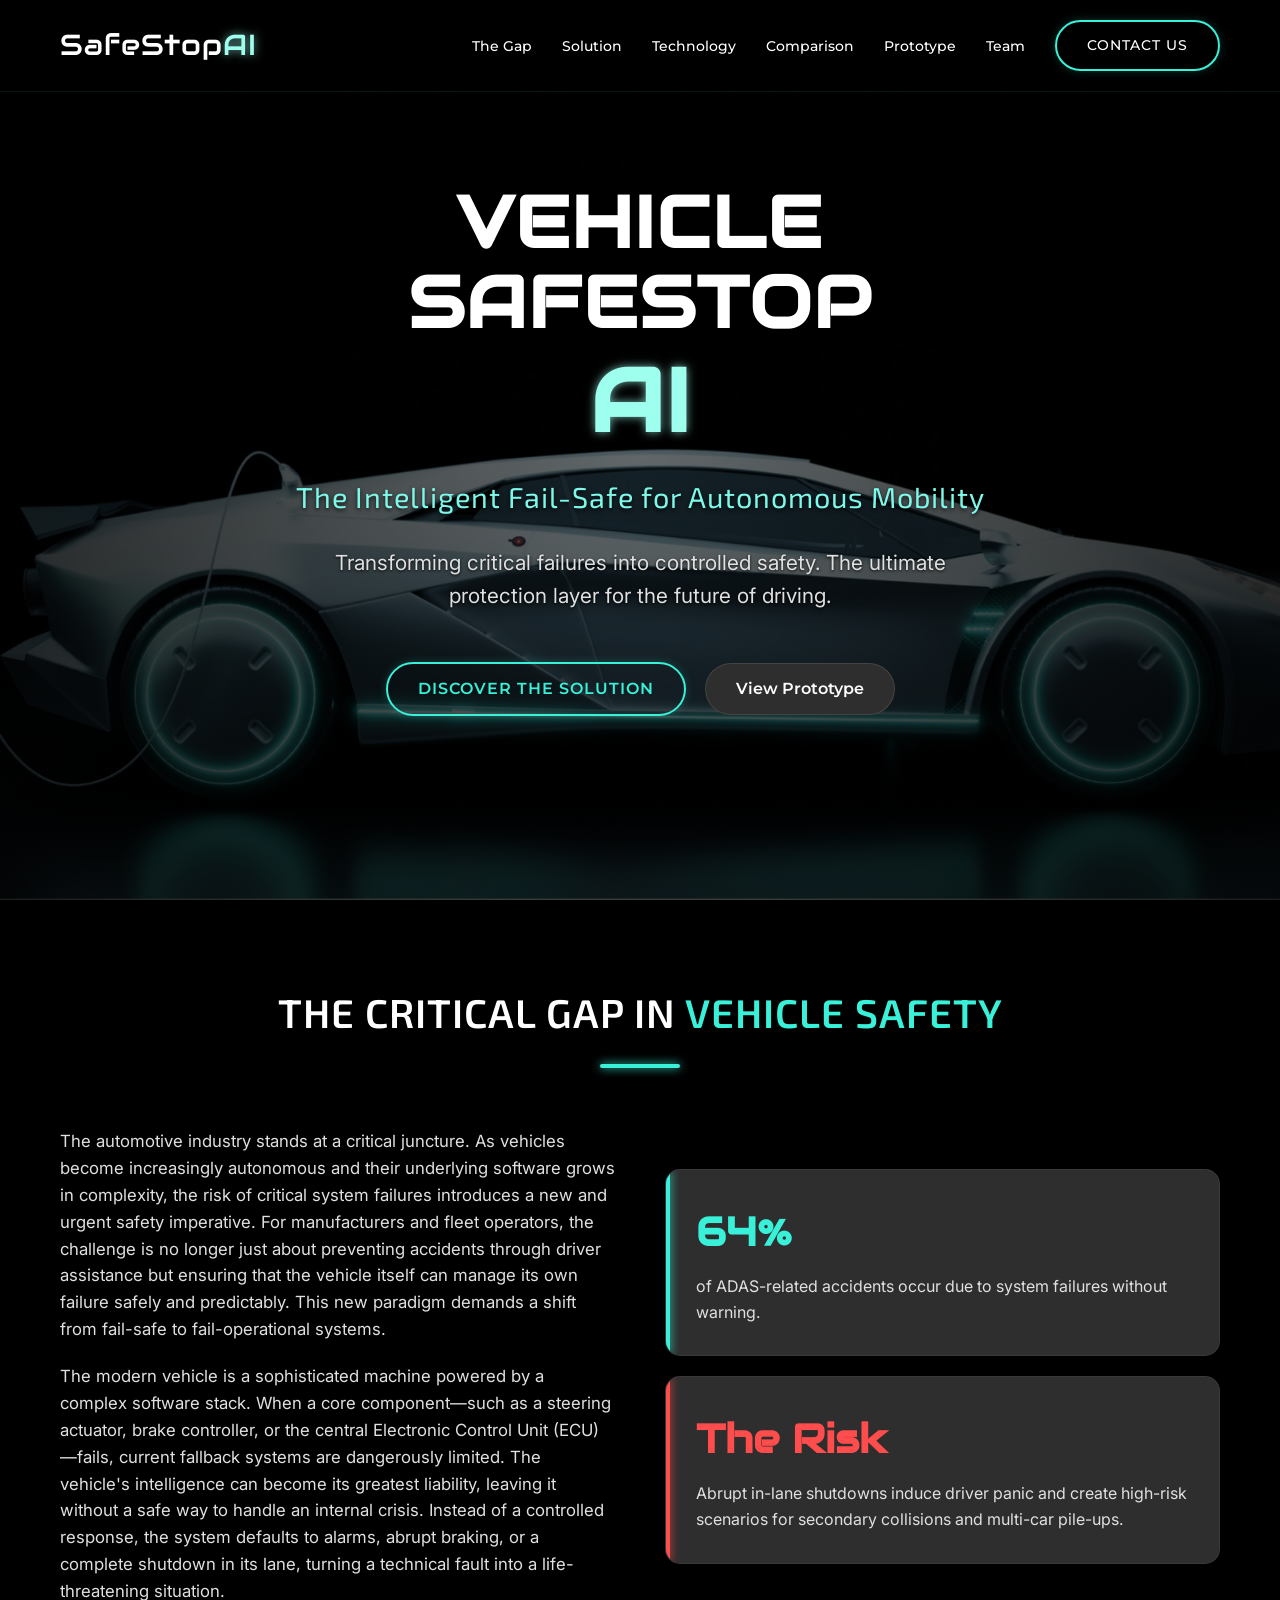
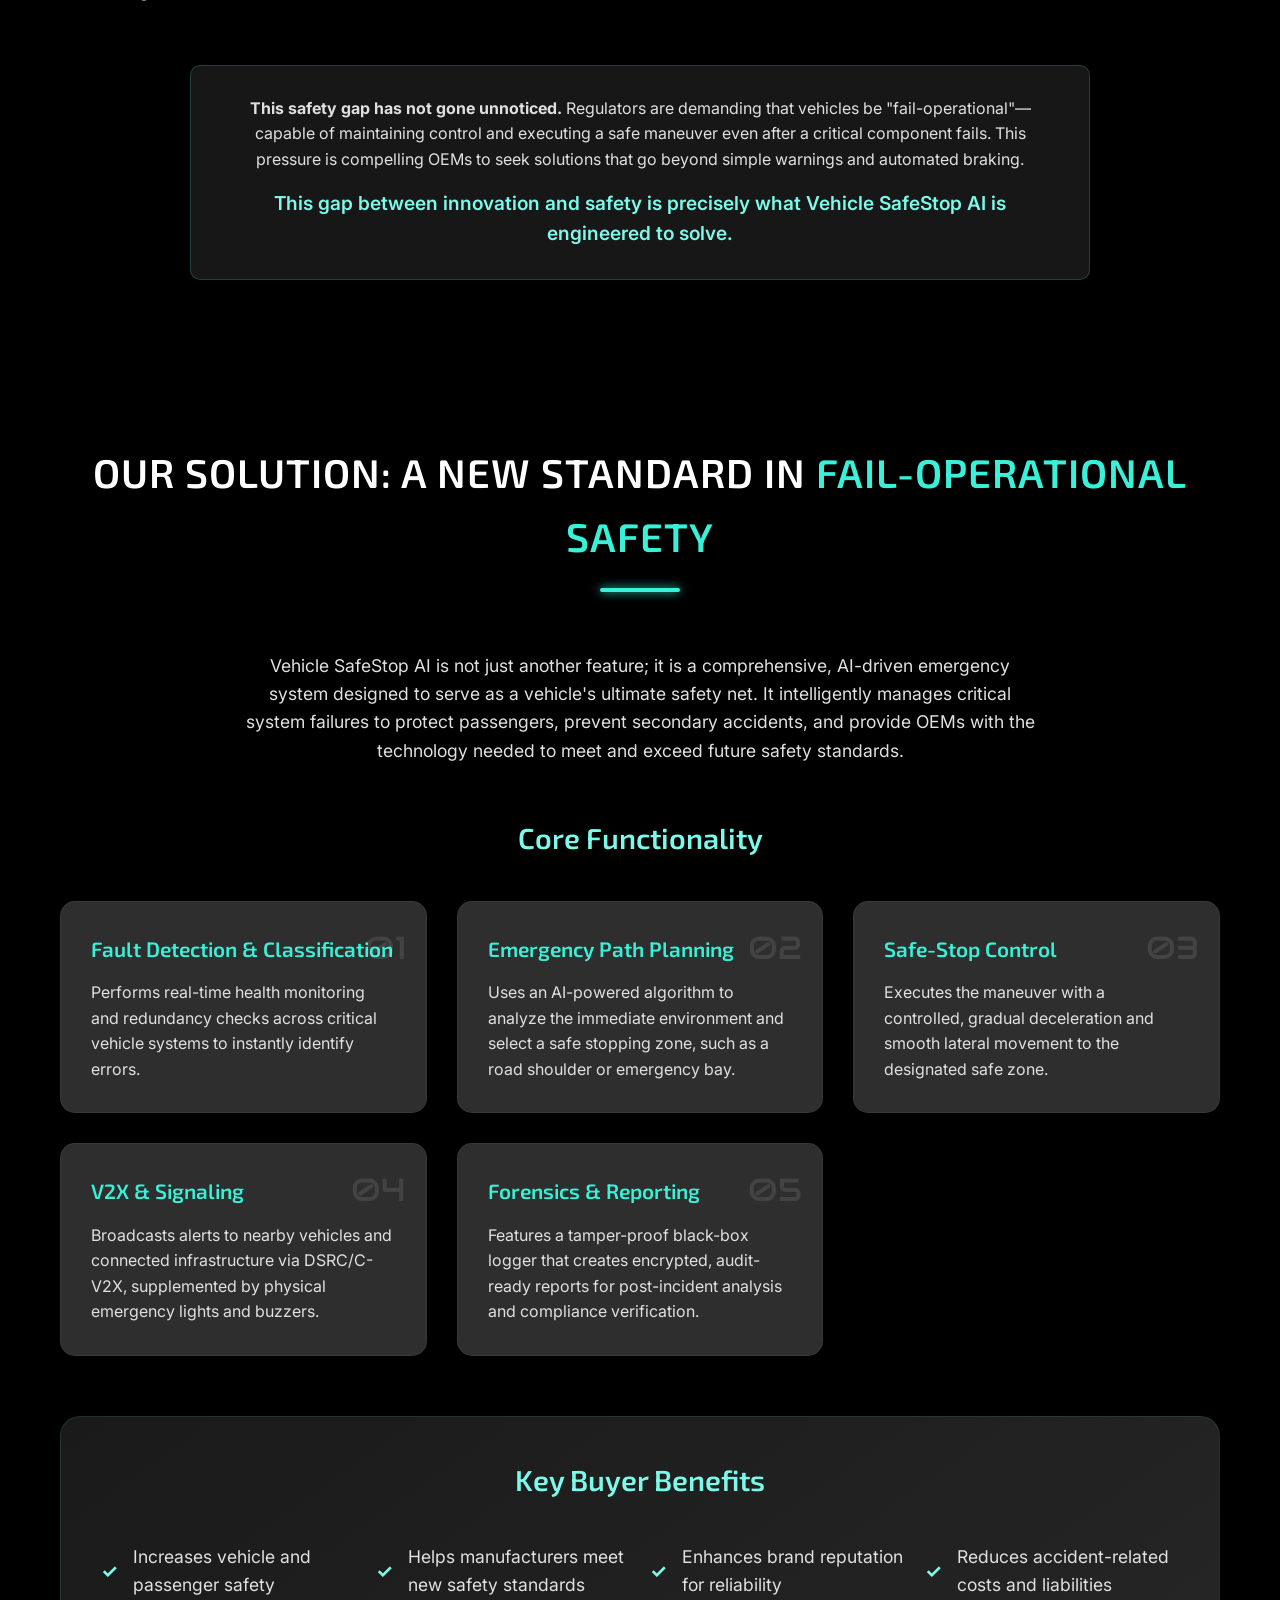
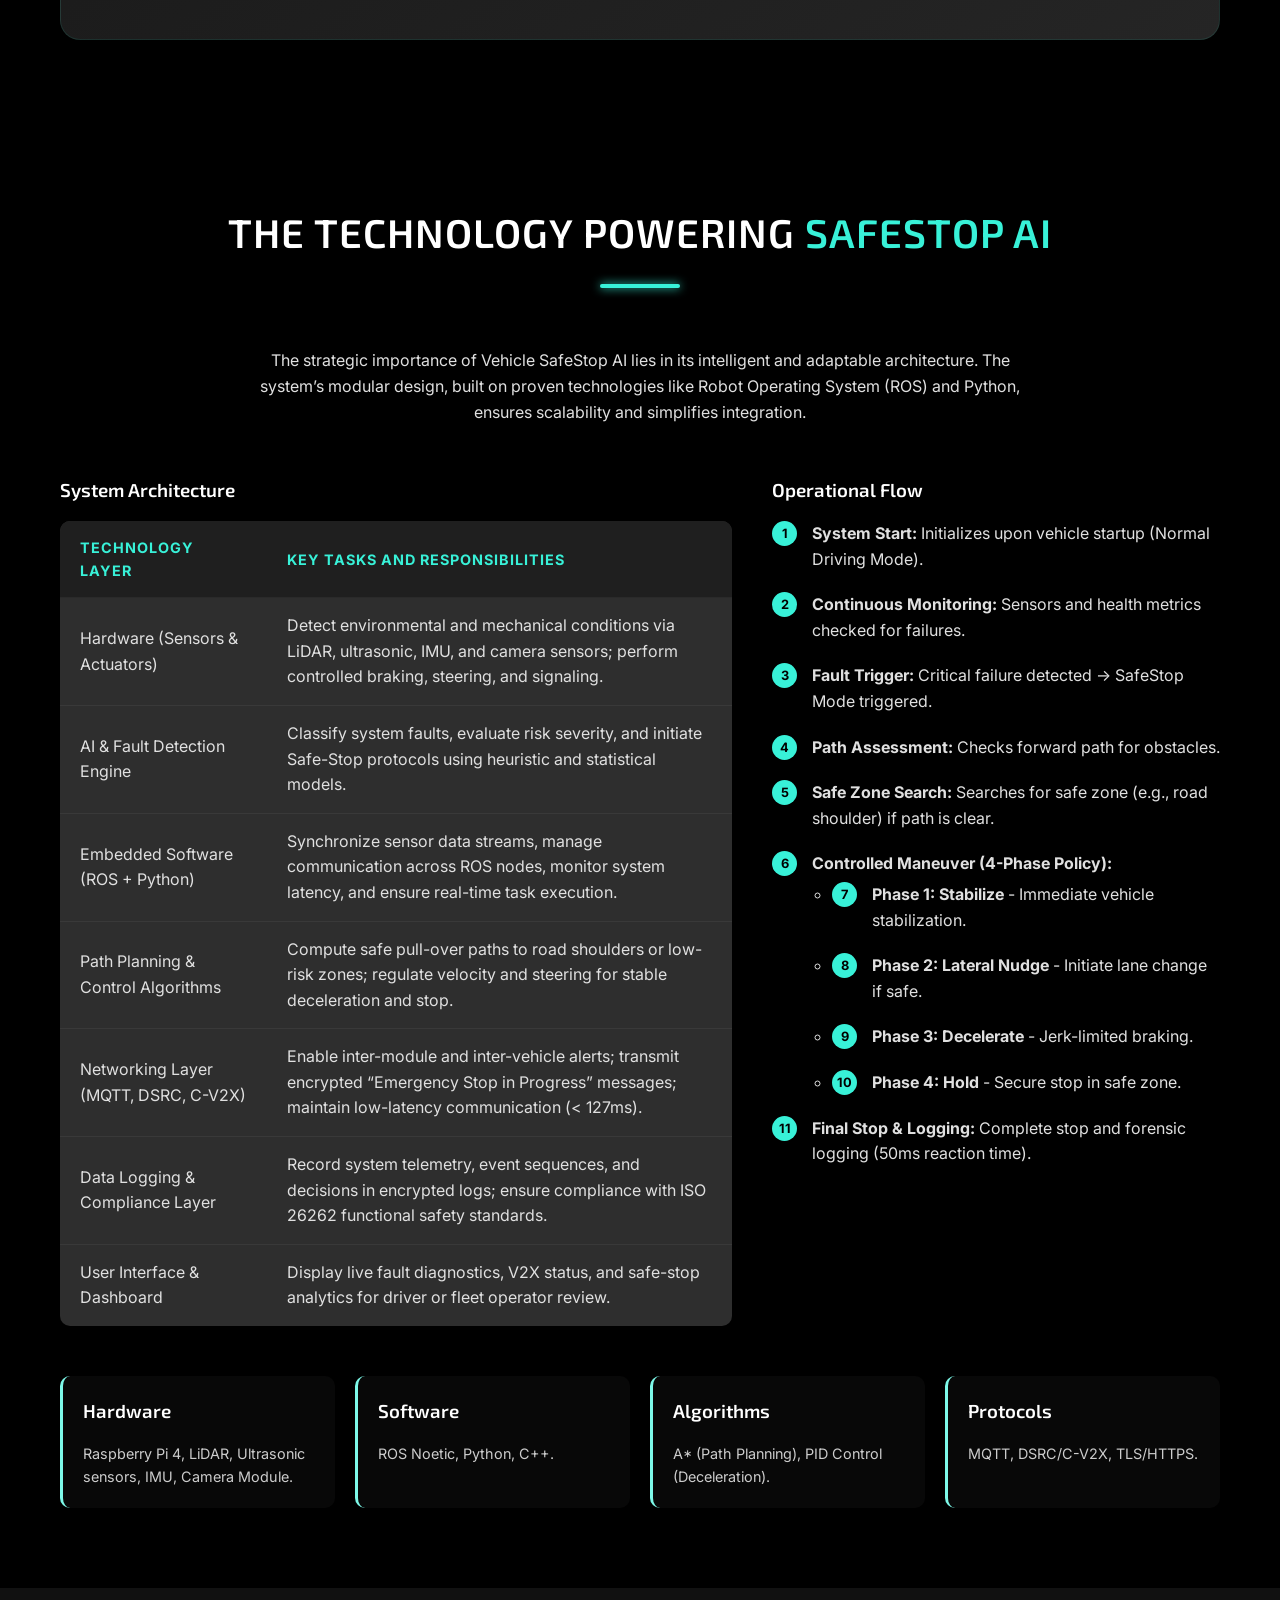
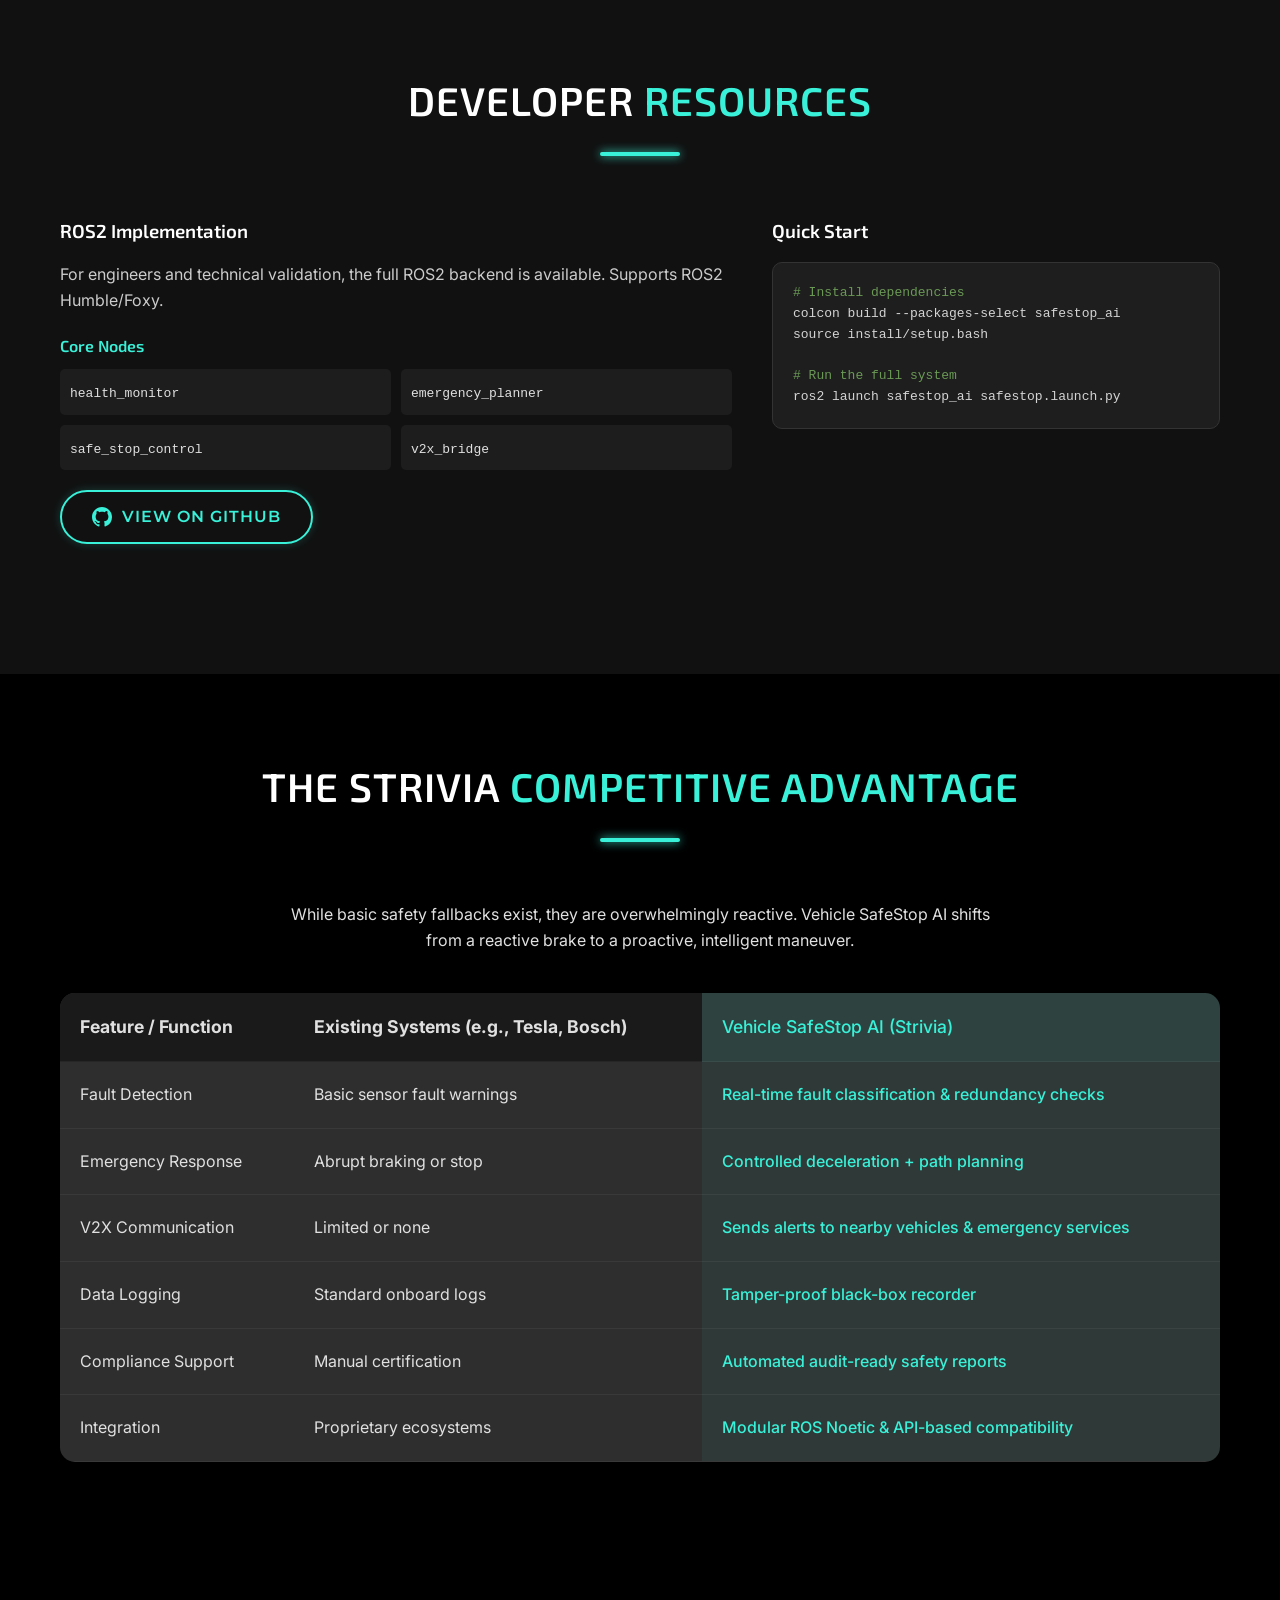
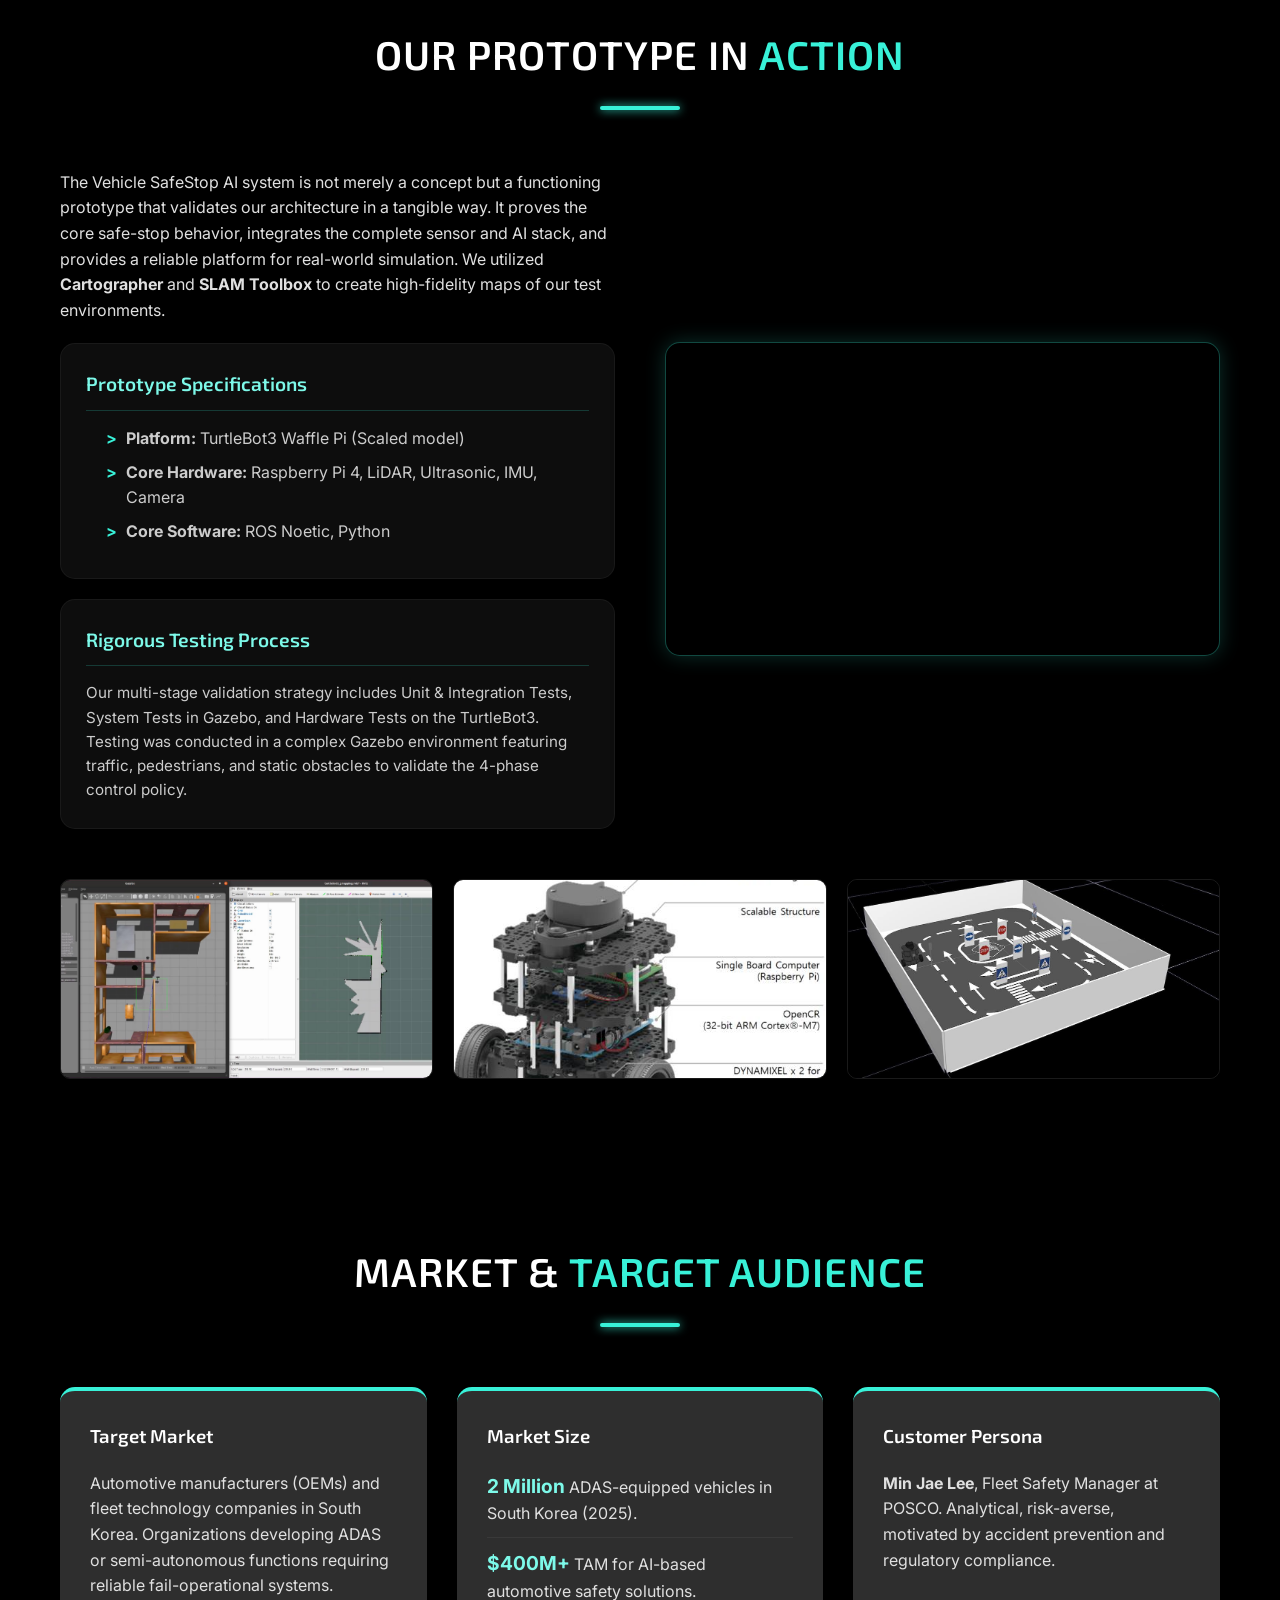
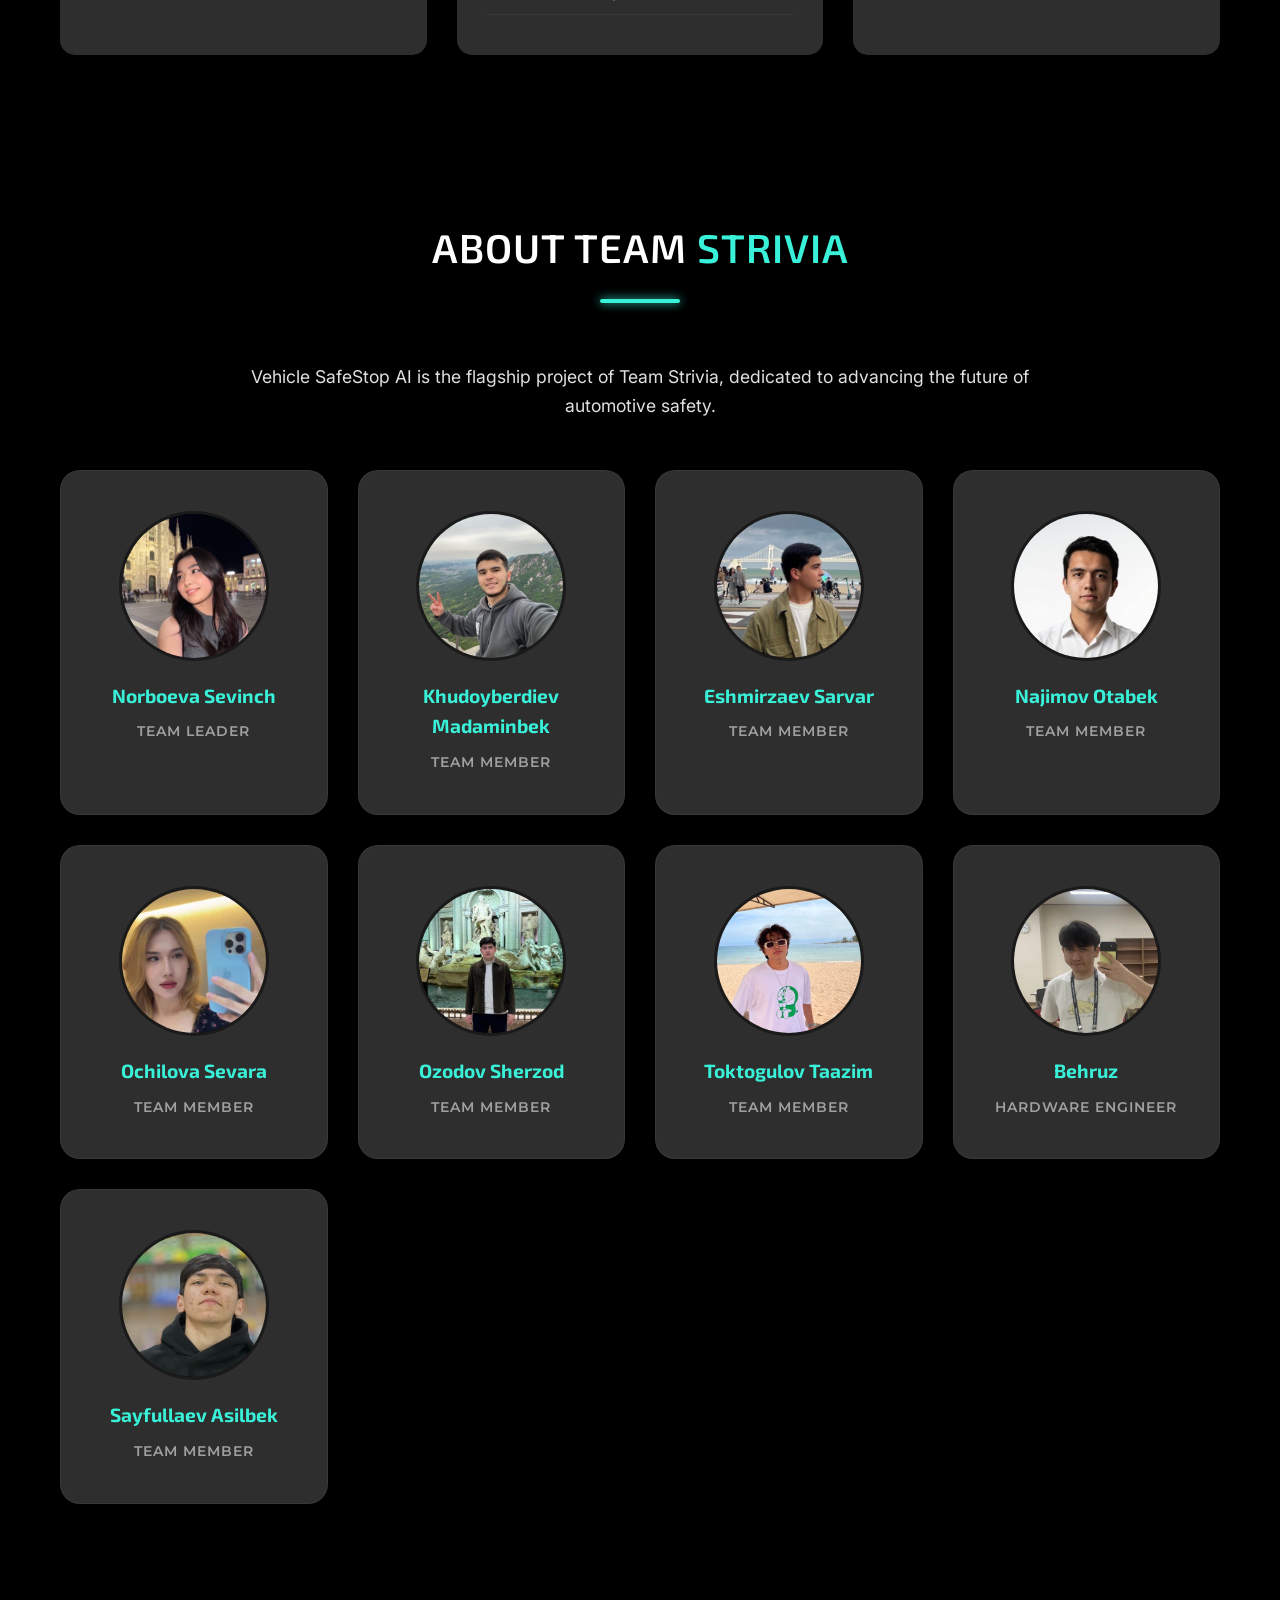
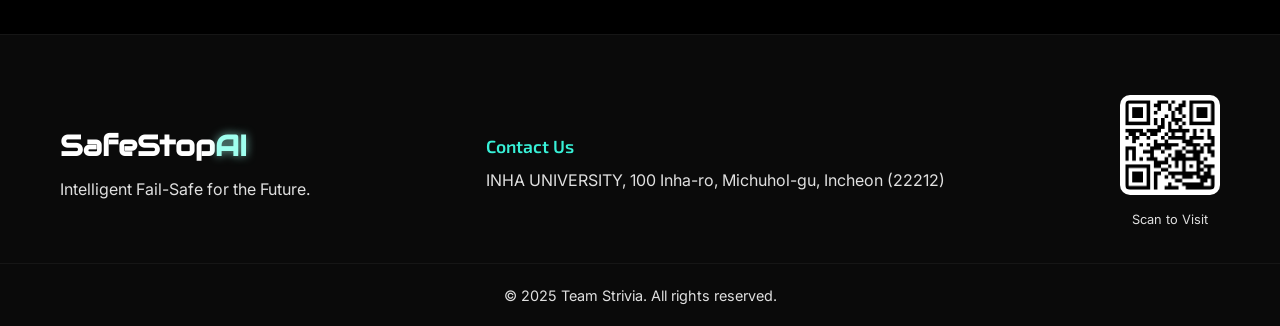
==== commit f1d5af71: "feat: Add developer resources section and enhance technical details for networking, control maneuver" ====
--- a/index.html
+++ b/index.html
@@ -15,8 +15,8 @@
         href="https://fonts.googleapis.com/css2?family=Audiowide&family=Exo+2:wght@400;600;700&family=Inter:wght@300;400;500&family=Montserrat:wght@500;600&family=Poppins:wght@400;500;600&display=swap"
         rel="stylesheet">
 
-    <link rel="icon" href="images/favicon.svg" type="image/svg+xml">
-    <link rel="stylesheet" href="style.css">
+    <link rel="icon" href="assets/images/icons/favicon.svg" type="image/svg+xml">
+    <link rel="stylesheet" href="assets/css/style.css">
 </head>
 
 <body>
@@ -45,8 +45,8 @@
     <!-- Hero Section -->
     <header class="hero">
         <div class="hero-bg-overlay"></div>
-        <img src="images/hero-image.jpg" alt="Vehicle SafeStop AI Hero Background" class="hero-bg-img" width="1920"
-            height="1080" fetchpriority="high">
+        <img src="assets/images/hero/hero-image.jpg" alt="Vehicle SafeStop AI Hero Background" class="hero-bg-img"
+            width="1920" height="1080" fetchpriority="high">
         <div class="container hero-content">
             <h1 class="hero-title">Vehicle SafeStop <br><span class="neon-text">AI</span></h1>
             <p class="hero-subtitle">The Intelligent Fail-Safe for Autonomous Mobility</p>
@@ -215,8 +215,9 @@
                                 </tr>
                                 <tr>
                                     <td>Networking Layer (MQTT, DSRC, C-V2X)</td>
-                                    <td>Enable inter-module and inter-vehicle alerts; transmit encrypted “Emergency Stop
-                                        in Progress” messages; maintain low-latency communication.</td>
+                                    <td class="highlight-col">Enable inter-module and inter-vehicle alerts; transmit
+                                        encrypted “Emergency Stop
+                                        in Progress” messages; maintain low-latency communication (< 127ms).</td>
                                 </tr>
                                 <tr>
                                     <td>Data Logging & Compliance Layer</td>
@@ -243,9 +244,16 @@
                         <li><strong>Path Assessment:</strong> Checks forward path for obstacles.</li>
                         <li><strong>Safe Zone Search:</strong> Searches for safe zone (e.g., road shoulder) if path is
                             clear.</li>
-                        <li><strong>Controlled Maneuver:</strong> Smooth deceleration and steering toward safe zone.
+                        <li><strong>Controlled Maneuver (4-Phase Policy):</strong>
+                            <ul style="padding-left: 20px; margin-top: 5px; list-style: circle;">
+                                <li><strong>Phase 1: Stabilize</strong> - Immediate vehicle stabilization.</li>
+                                <li><strong>Phase 2: Lateral Nudge</strong> - Initiate lane change if safe.</li>
+                                <li><strong>Phase 3: Decelerate</strong> - Jerk-limited braking.</li>
+                                <li><strong>Phase 4: Hold</strong> - Secure stop in safe zone.</li>
+                            </ul>
                         </li>
-                        <li><strong>Final Stop & Logging:</strong> Complete stop and forensic logging.</li>
+                        <li><strong>Final Stop & Logging:</strong> Complete stop and forensic logging (50ms reaction
+                            time).</li>
                     </ol>
                 </div>
             </div>
@@ -266,6 +274,64 @@
                 <div class="tech-item">
                     <h3>Protocols</h3>
                     <p>MQTT, DSRC/C-V2X, TLS/HTTPS.</p>
+                </div>
+            </div>
+        </div>
+    </section>
+
+    <!-- Developer Resources Section -->
+    <section id="developer" class="section dev-section" style="background: #111;">
+        <div class="container">
+            <div class="section-header">
+                <h2>Developer <span class="highlight">Resources</span></h2>
+                <div class="divider"></div>
+            </div>
+
+            <div class="tech-content">
+                <div class="tech-architecture">
+                    <h3>ROS2 Implementation</h3>
+                    <p style="margin-bottom: 20px; color: #ccc;">For engineers and technical validation, the full ROS2
+                        backend is available. Supports ROS2 Humble/Foxy.</p>
+
+                    <h4 style="color: var(--electric-teal); margin-bottom: 10px;">Core Nodes</h4>
+                    <ul
+                        style="list-style: none; display: grid; grid-template-columns: 1fr 1fr; gap: 10px; margin-bottom: 20px;">
+                        <li style="background: rgba(255,255,255,0.05); padding: 10px; border-radius: 5px;">
+                            <code>health_monitor</code>
+                        </li>
+                        <li style="background: rgba(255,255,255,0.05); padding: 10px; border-radius: 5px;">
+                            <code>emergency_planner</code>
+                        </li>
+                        <li style="background: rgba(255,255,255,0.05); padding: 10px; border-radius: 5px;">
+                            <code>safe_stop_control</code>
+                        </li>
+                        <li style="background: rgba(255,255,255,0.05); padding: 10px; border-radius: 5px;">
+                            <code>v2x_bridge</code>
+                        </li>
+                    </ul>
+
+                    <a href="https://github.com/NajimovOtabek/SafeStopAI-demo" target="_blank" class="btn-primary"
+                        style="display: inline-flex; align-items: center; gap: 10px;">
+                        <svg height="20" width="20" viewBox="0 0 16 16" fill="currentColor">
+                            <path
+                                d="M8 0C3.58 0 0 3.58 0 8c0 3.54 2.29 6.53 5.47 7.59.4.07.55-.17.55-.38 0-.19-.01-.82-.01-1.49-2.01.37-2.53-.49-2.69-.94-.09-.23-.48-.94-.82-1.13-.28-.15-.68-.52-.01-.53.63-.01 1.08.58 1.23.82.72 1.21 1.87.87 2.33.66.07-.52.28-.87.51-1.07-1.78-.2-3.64-.89-3.64-3.95 0-.87.31-1.59.82-2.15-.08-.2-.36-1.02.08-2.12 0 0 .67-.21 2.2.82.64-.18 1.32-.27 2-.27.68 0 1.36.09 2 .27 1.53-1.04 2.2-.82 2.2-.82.44 1.1.16 1.92.08 2.12.51.56.82 1.27.82 2.15 0 3.07-1.87 3.75-3.65 3.95.29.25.54.73.54 1.48 0 1.07-.01 1.93-.01 2.2 0 .21.15.46.55.38A8.013 8.013 0 0016 8c0-4.42-3.58-8-8-8z">
+                            </path>
+                        </svg>
+                        View on GitHub
+                    </a>
+                </div>
+
+                <div class="operational-flow">
+                    <h3>Quick Start</h3>
+                    <div
+                        style="background: #1e1e1e; padding: 20px; border-radius: 10px; font-family: monospace; color: #d4d4d4; border: 1px solid #333;">
+                        <p style="color: #6a9955;"># Install dependencies</p>
+                        <p>colcon build --packages-select safestop_ai</p>
+                        <p>source install/setup.bash</p>
+                        <br>
+                        <p style="color: #6a9955;"># Run the full system</p>
+                        <p>ros2 launch safestop_ai safestop.launch.py</p>
+                    </div>
                 </div>
             </div>
         </div>
@@ -340,7 +406,9 @@
                 <div class="prototype-text">
                     <p>The Vehicle SafeStop AI system is not merely a concept but a functioning prototype that validates
                         our architecture in a tangible way. It proves the core safe-stop behavior, integrates the
-                        complete sensor and AI stack, and provides a reliable platform for real-world simulation.</p>
+                        complete sensor and AI stack, and provides a reliable platform for real-world simulation. We
+                        utilized <strong>Cartographer</strong> and <strong>SLAM Toolbox</strong> to create high-fidelity
+                        maps of our test environments.</p>
 
                     <div class="prototype-specs">
                         <h3>Prototype Specifications</h3>
@@ -354,8 +422,9 @@
                     <div class="validation-strategy">
                         <h3>Rigorous Testing Process</h3>
                         <p>Our multi-stage validation strategy includes Unit & Integration Tests, System Tests in
-                            Gazebo, and Hardware Tests on the TurtleBot3. We employ Fault Injection and KPI-Driven
-                            Validation inspired by ISO 26262.</p>
+                            Gazebo, and Hardware Tests on the TurtleBot3. Testing was conducted in a complex Gazebo
+                            environment featuring traffic, pedestrians, and static obstacles to validate the 4-phase
+                            control policy.</p>
                     </div>
                 </div>
                 <div class="video-wrapper">
@@ -368,12 +437,12 @@
 
             <!-- Additional Images Gallery if needed -->
             <div class="gallery-grid">
-                <img src="images/gazebo-house-world-rviz-map.jpeg" alt="Gazebo Simulation" class="gallery-img"
-                    width="400" height="300">
-                <img src="images/turtlebot3-burger-labeled-components.jpeg" alt="TurtleBot Components"
+                <img src="assets/images/prototype/gazebo-house-world-rviz-map.jpeg" alt="Gazebo Simulation"
                     class="gallery-img" width="400" height="300">
-                <img src="images/simulation-traffic-test-track.jpeg" alt="Simulation Track" class="gallery-img"
-                    width="400" height="300">
+                <img src="assets/images/prototype/turtlebot3-burger-labeled-components.jpeg" alt="TurtleBot Components"
+                    class="gallery-img" width="400" height="300">
+                <img src="assets/images/prototype/simulation-traffic-test-track.jpeg" alt="Simulation Track"
+                    class="gallery-img" width="400" height="300">
             </div>
         </div>
     </section>
@@ -423,8 +492,8 @@
                 <!-- Team Leader -->
                 <div class="team-card">
                     <div class="team-img-wrapper">
-                        <img src="images/team/sevinch.jpg" alt="Norboeva Sevinch" class="team-member-img" width="150"
-                            height="150">
+                        <img src="assets/images/team/sevinch.jpg" alt="Norboeva Sevinch" class="team-member-img"
+                            width="150" height="150">
                     </div>
                     <h4 class="team-name">Norboeva Sevinch</h4>
                     <p class="team-role">Team Leader</p>
@@ -433,8 +502,8 @@
                 <!-- Team Members with Images -->
                 <div class="team-card">
                     <div class="team-img-wrapper">
-                        <img src="images/team/muhammadamin.jpg" alt="Khudoyberdiev Madaminbek" class="team-member-img"
-                            width="150" height="150">
+                        <img src="assets/images/team/muhammadamin.jpg" alt="Khudoyberdiev Madaminbek"
+                            class="team-member-img" width="150" height="150">
                     </div>
                     <h4 class="team-name">Khudoyberdiev Madaminbek</h4>
                     <p class="team-role">Team Member</p>
@@ -442,8 +511,8 @@
 
                 <div class="team-card">
                     <div class="team-img-wrapper">
-                        <img src="images/team/Sarvar.jpg" alt="Eshmirzaev Sarvar" class="team-member-img" width="150"
-                            height="150">
+                        <img src="assets/images/team/Sarvar.jpg" alt="Eshmirzaev Sarvar" class="team-member-img"
+                            width="150" height="150">
                     </div>
                     <h4 class="team-name">Eshmirzaev Sarvar</h4>
                     <p class="team-role">Team Member</p>
@@ -452,8 +521,8 @@
                 <!-- Otabek (4th Position) -->
                 <div class="team-card">
                     <div class="team-img-wrapper">
-                        <img src="images/team/Otabek.jpg" alt="Najimov Otabek" class="team-member-img" width="150"
-                            height="150">
+                        <img src="assets/images/team/Otabek.jpg" alt="Najimov Otabek" class="team-member-img"
+                            width="150" height="150">
                     </div>
                     <h4 class="team-name">Najimov Otabek</h4>
                     <p class="team-role">Team Member</p>
@@ -461,8 +530,8 @@
 
                 <div class="team-card">
                     <div class="team-img-wrapper">
-                        <img src="images/team/sevara.jpg" alt="Ochilova Sevara" class="team-member-img" width="150"
-                            height="150">
+                        <img src="assets/images/team/sevara.jpg" alt="Ochilova Sevara" class="team-member-img"
+                            width="150" height="150">
                     </div>
                     <h4 class="team-name">Ochilova Sevara</h4>
                     <p class="team-role">Team Member</p>
@@ -470,8 +539,8 @@
 
                 <div class="team-card">
                     <div class="team-img-wrapper">
-                        <img src="images/team/sherzod.jpg" alt="Ozodov Sherzod" class="team-member-img" width="150"
-                            height="150">
+                        <img src="assets/images/team/sherzod.jpg" alt="Ozodov Sherzod" class="team-member-img"
+                            width="150" height="150">
                     </div>
                     <h4 class="team-name">Ozodov Sherzod</h4>
                     <p class="team-role">Team Member</p>
@@ -479,8 +548,8 @@
 
                 <div class="team-card">
                     <div class="team-img-wrapper">
-                        <img src="images/team/Toktogulov Taazim.jpg" alt="Toktogulov Taazim" class="team-member-img"
-                            width="150" height="150">
+                        <img src="assets/images/team/Toktogulov Taazim.jpg" alt="Toktogulov Taazim"
+                            class="team-member-img" width="150" height="150">
                     </div>
                     <h4 class="team-name">Toktogulov Taazim</h4>
                     <p class="team-role">Team Member</p>
@@ -489,7 +558,8 @@
                 <!-- Member 8: Behruz -->
                 <div class="team-card">
                     <div class="team-img-wrapper">
-                        <img src="images/team/behruz.jpg" alt="Behruz" class="team-member-img" width="150" height="150">
+                        <img src="assets/images/team/behruz.jpg" alt="Behruz" class="team-member-img" width="150"
+                            height="150">
                     </div>
                     <h3 class="team-name">Behruz</h3>
                     <p class="team-role">Hardware Engineer</p>
@@ -497,8 +567,8 @@
 
                 <div class="team-card">
                     <div class="team-img-wrapper">
-                        <img src="images/team/Sayfullaev Asilbek.jpg" alt="Sayfullaev Asilbek" class="team-member-img"
-                            width="150" height="150">
+                        <img src="assets/images/team/Sayfullaev Asilbek.jpg" alt="Sayfullaev Asilbek"
+                            class="team-member-img" width="150" height="150">
                     </div>
                     <h3 class="team-name">Sayfullaev Asilbek</h3>
                     <p class="team-role">Team Member</p>
@@ -519,7 +589,7 @@
                 <p>INHA UNIVERSITY, 100 Inha-ro, Michuhol-gu, Incheon (22212)</p>
             </div>
             <div class="footer-qr">
-                <img src="images/site-qr-code.png" alt="Scan to Visit Site" class="qr-code-img" width="100"
+                <img src="assets/images/icons/site-qr-code.png" alt="Scan to Visit Site" class="qr-code-img" width="100"
                     height="100">
                 <p>Scan to Visit</p>
             </div>
@@ -529,7 +599,7 @@
         </div>
     </footer>
 
-    <script src="script.js"></script>
+    <script src="assets/js/script.js"></script>
 </body>
 
 </html>
--- a/assets/css/style.css
+++ b/assets/css/style.css
@@ -0,0 +1,916 @@
+:root {
+    /* Color System */
+    --primary-bg: #000000;
+    --logo-accent: #9FFFEF;
+    --electric-teal: #38F1D8;
+    --secondary-mint: #7DF9E9;
+    --pure-white: #FFFFFF;
+    --graphite-gray: #2E2E2E;
+    --placeholder-gray: #A0A0A0;
+    --text-color: #E0E0E0;
+
+    /* Fonts */
+    --font-main-title: 'Audiowide', cursive;
+    /* Fallback for Eurostile */
+    --font-heading: 'Exo 2', sans-serif;
+    --font-body: 'Inter', sans-serif;
+    --font-ui: 'Montserrat', sans-serif;
+
+    /* Spacing */
+    --section-padding: 80px 0;
+    --container-width: 1200px;
+}
+
+* {
+    margin: 0;
+    padding: 0;
+    box-sizing: border-box;
+}
+
+body {
+    background-color: var(--primary-bg);
+    color: var(--text-color);
+    font-family: var(--font-body);
+    line-height: 1.6;
+    overflow-x: hidden;
+}
+
+h1,
+h2,
+h3,
+h4,
+h5,
+h6 {
+    color: var(--pure-white);
+    font-family: var(--font-heading);
+    font-weight: 600;
+    margin-bottom: 1rem;
+}
+
+a {
+    text-decoration: none;
+    color: inherit;
+    transition: all 0.3s ease;
+}
+
+ul {
+    list-style: none;
+}
+
+.container {
+    max-width: var(--container-width);
+    margin: 0 auto;
+    padding: 0 20px;
+}
+
+.section {
+    padding: var(--section-padding);
+}
+
+.neon-text {
+    color: var(--logo-accent);
+    text-shadow: 0 0 10px rgba(159, 255, 239, 0.7);
+}
+
+.highlight {
+    color: var(--electric-teal);
+}
+
+/* Navigation */
+.navbar {
+    position: fixed;
+    top: 0;
+    left: 0;
+    width: 100%;
+    background: rgba(0, 0, 0, 0.9);
+    backdrop-filter: blur(10px);
+    z-index: 1000;
+    padding: 20px 0;
+    border-bottom: 1px solid rgba(56, 241, 216, 0.1);
+}
+
+.nav-container {
+    display: flex;
+    justify-content: space-between;
+    align-items: center;
+}
+
+.logo {
+    font-family: var(--font-main-title);
+    font-size: 1.8rem;
+    color: var(--pure-white);
+    letter-spacing: 1px;
+}
+
+.nav-links {
+    display: flex;
+    gap: 30px;
+    align-items: center;
+}
+
+.nav-links li a {
+    font-family: var(--font-ui);
+    font-size: 0.9rem;
+    font-weight: 500;
+    color: var(--pure-white);
+    position: relative;
+}
+
+.nav-links li a:hover {
+    color: var(--electric-teal);
+    text-shadow: 0 0 8px rgba(56, 241, 216, 0.5);
+}
+
+.mobile-menu-btn {
+    display: none;
+    background: none;
+    border: none;
+    cursor: pointer;
+}
+
+.mobile-menu-btn span {
+    display: block;
+    width: 25px;
+    height: 3px;
+    background-color: var(--pure-white);
+    margin: 5px 0;
+    transition: 0.3s;
+}
+
+/* Buttons */
+.btn-primary {
+    display: inline-block;
+    padding: 12px 30px;
+    background: transparent;
+    border: 2px solid var(--electric-teal);
+    color: var(--electric-teal);
+    font-family: var(--font-ui);
+    font-weight: 600;
+    border-radius: 30px;
+    /* Rounded corners */
+    box-shadow: 0 0 10px rgba(56, 241, 216, 0.2);
+    text-transform: uppercase;
+    letter-spacing: 1px;
+}
+
+.btn-primary:hover {
+    background: var(--electric-teal);
+    color: var(--primary-bg);
+    box-shadow: 0 0 20px rgba(56, 241, 216, 0.6);
+}
+
+.btn-secondary {
+    display: inline-block;
+    padding: 12px 30px;
+    background: var(--graphite-gray);
+    color: var(--pure-white);
+    font-family: var(--font-ui);
+    font-weight: 600;
+    border-radius: 30px;
+    border: 1px solid rgba(255, 255, 255, 0.1);
+    margin-left: 15px;
+}
+
+.btn-secondary:hover {
+    background: #3a3a3a;
+    border-color: var(--pure-white);
+}
+
+/* Hero Section */
+.hero {
+    position: relative;
+    height: 100vh;
+    display: flex;
+    align-items: center;
+    justify-content: center;
+    text-align: center;
+    overflow: hidden;
+    /* Removed background-image as we now use an <img> tag */
+}
+
+.hero-bg-img {
+    position: absolute;
+    top: 0;
+    left: 0;
+    width: 100%;
+    height: 100%;
+    object-fit: cover;
+    z-index: -2;
+    filter: brightness(0.6);
+    /* Darken the image slightly */
+}
+
+.hero-bg-overlay {
+    position: absolute;
+    top: 0;
+    left: 0;
+    width: 100%;
+    height: 100%;
+    background: radial-gradient(circle at center, rgba(0, 0, 0, 0.3) 0%, rgba(0, 0, 0, 0.8) 100%);
+    z-index: -1;
+}
+
+.hero-content {
+    position: relative;
+    z-index: 1;
+    max-width: 800px;
+    padding: 0 20px;
+    animation: fadeInUp 1s ease-out;
+}
+
+.hero-title {
+    font-family: var(--font-main-title);
+    font-size: 4.5rem;
+    line-height: 1.1;
+    margin-bottom: 25px;
+    text-transform: uppercase;
+    letter-spacing: 2px;
+    text-shadow: 0 0 20px rgba(0, 0, 0, 0.8);
+}
+
+.hero-title .neon-text {
+    font-size: 5.5rem;
+    /* Make AI larger */
+    display: inline-block;
+    margin-top: 10px;
+}
+
+.hero-subtitle {
+    font-family: var(--font-heading);
+    font-size: 1.8rem;
+    color: var(--secondary-mint);
+    margin-bottom: 25px;
+    font-weight: 400;
+    text-shadow: 0 2px 4px rgba(0, 0, 0, 0.8);
+    letter-spacing: 1px;
+}
+
+.hero-description {
+    font-size: 1.3rem;
+    margin-bottom: 50px;
+    max-width: 700px;
+    color: #e0e0e0;
+    line-height: 1.6;
+    text-shadow: 0 1px 3px rgba(0, 0, 0, 0.9);
+    margin-left: auto;
+    margin-right: auto;
+}
+
+/* Section Headers */
+.section-header {
+    text-align: center;
+    margin-bottom: 60px;
+}
+
+.section-header h2 {
+    font-size: 2.5rem;
+    text-transform: uppercase;
+    letter-spacing: 1px;
+}
+
+.divider {
+    width: 80px;
+    height: 4px;
+    background: var(--electric-teal);
+    margin: 20px auto 0;
+    box-shadow: 0 0 10px var(--electric-teal);
+    border-radius: 2px;
+}
+
+/* Problem Section */
+.problem-grid {
+    display: grid;
+    grid-template-columns: 1fr 1fr;
+    gap: 50px;
+    align-items: center;
+}
+
+.problem-text p {
+    margin-bottom: 20px;
+    font-size: 1.05rem;
+}
+
+.stat-card {
+    background: var(--graphite-gray);
+    padding: 30px;
+    border-radius: 15px;
+    border: 1px solid rgba(255, 255, 255, 0.05);
+    margin-bottom: 20px;
+    position: relative;
+    overflow: hidden;
+}
+
+.stat-card::before {
+    content: '';
+    position: absolute;
+    top: 0;
+    left: 0;
+    width: 4px;
+    height: 100%;
+    background: var(--electric-teal);
+    box-shadow: 0 0 10px var(--electric-teal);
+}
+
+.stat-card.warning::before {
+    background: #FF4C4C;
+    /* Warning Red */
+    box-shadow: 0 0 10px #FF4C4C;
+}
+
+.stat-card h3 {
+    font-size: 2.5rem;
+    color: var(--electric-teal);
+    margin-bottom: 10px;
+    font-family: var(--font-main-title);
+}
+
+.stat-card.warning h3 {
+    color: #FF4C4C;
+}
+
+.problem-footer {
+    margin-top: 40px;
+    text-align: center;
+    max-width: 900px;
+    margin-left: auto;
+    margin-right: auto;
+    background: rgba(46, 46, 46, 0.5);
+    padding: 30px;
+    border-radius: 10px;
+    border: 1px solid rgba(56, 241, 216, 0.2);
+}
+
+.highlight-text {
+    color: var(--secondary-mint);
+    font-weight: 600;
+    font-size: 1.2rem;
+    margin-top: 15px;
+}
+
+/* Solution Section */
+.solution-intro {
+    text-align: center;
+    max-width: 800px;
+    margin: 0 auto 50px;
+    font-size: 1.1rem;
+}
+
+.subsection-title {
+    text-align: center;
+    margin-bottom: 40px;
+    color: var(--secondary-mint);
+    font-size: 1.8rem;
+}
+
+.features-grid {
+    display: grid;
+    grid-template-columns: repeat(auto-fit, minmax(300px, 1fr));
+    gap: 30px;
+    margin-bottom: 60px;
+}
+
+.feature-card {
+    background: var(--graphite-gray);
+    padding: 30px;
+    border-radius: 15px;
+    transition: transform 0.3s ease, box-shadow 0.3s ease;
+    border: 1px solid rgba(255, 255, 255, 0.05);
+    position: relative;
+}
+
+.feature-card:hover {
+    transform: translateY(-5px);
+    box-shadow: 0 10px 30px rgba(0, 0, 0, 0.5);
+    border-color: var(--electric-teal);
+}
+
+.icon-box {
+    font-family: var(--font-main-title);
+    font-size: 2rem;
+    color: rgba(255, 255, 255, 0.1);
+    position: absolute;
+    top: 20px;
+    right: 20px;
+}
+
+.feature-card h4 {
+    color: var(--electric-teal);
+    margin-bottom: 15px;
+    font-size: 1.3rem;
+}
+
+.benefits-container {
+    background: linear-gradient(145deg, #1a1a1a, #252525);
+    padding: 40px;
+    border-radius: 20px;
+    border: 1px solid rgba(56, 241, 216, 0.1);
+}
+
+.benefits-list {
+    display: grid;
+    grid-template-columns: repeat(auto-fit, minmax(250px, 1fr));
+    gap: 20px;
+}
+
+.benefits-list li {
+    display: flex;
+    align-items: center;
+    font-size: 1.1rem;
+}
+
+.check-icon {
+    color: var(--secondary-mint);
+    margin-right: 15px;
+    font-weight: bold;
+    font-size: 1.2rem;
+}
+
+/* Technology Section */
+.tech-intro {
+    text-align: center;
+    max-width: 800px;
+    margin: 0 auto 50px;
+}
+
+.tech-content {
+    display: grid;
+    grid-template-columns: 1.5fr 1fr;
+    gap: 40px;
+    margin-bottom: 50px;
+}
+
+.tech-table {
+    width: 100%;
+    border-collapse: collapse;
+    background: var(--graphite-gray);
+    border-radius: 10px;
+    overflow: hidden;
+}
+
+.tech-table th,
+.tech-table td {
+    padding: 15px 20px;
+    text-align: left;
+    border-bottom: 1px solid rgba(255, 255, 255, 0.05);
+}
+
+.tech-table th {
+    background: #1f1f1f;
+    color: var(--electric-teal);
+    text-transform: uppercase;
+    font-size: 0.9rem;
+    letter-spacing: 1px;
+}
+
+.tech-table tr:last-child td {
+    border-bottom: none;
+}
+
+.flow-steps {
+    list-style: none;
+    counter-reset: flow-counter;
+}
+
+.flow-steps li {
+    position: relative;
+    padding-left: 40px;
+    margin-bottom: 20px;
+}
+
+.flow-steps li::before {
+    counter-increment: flow-counter;
+    content: counter(flow-counter);
+    position: absolute;
+    left: 0;
+    top: 0;
+    width: 25px;
+    height: 25px;
+    background: var(--electric-teal);
+    color: var(--primary-bg);
+    border-radius: 50%;
+    text-align: center;
+    line-height: 25px;
+    font-weight: bold;
+    font-size: 0.8rem;
+}
+
+.core-tech-grid {
+    display: grid;
+    grid-template-columns: repeat(auto-fit, minmax(200px, 1fr));
+    gap: 20px;
+}
+
+.tech-item {
+    background: rgba(255, 255, 255, 0.03);
+    padding: 20px;
+    border-radius: 10px;
+    border-left: 3px solid var(--secondary-mint);
+}
+
+.tech-item h5 {
+    color: var(--secondary-mint);
+    margin-bottom: 5px;
+    font-size: 1rem;
+}
+
+.tech-item p {
+    font-size: 0.9rem;
+    color: #ccc;
+}
+
+.footer-bottom p {
+    font-size: 0.9rem;
+    color: #e0e0e0;
+    /* Improved contrast */
+}
+
+/* Comparison Section */
+.comparison-intro {
+    text-align: center;
+    max-width: 700px;
+    margin: 0 auto 40px;
+}
+
+.comparison-table {
+    width: 100%;
+    border-collapse: collapse;
+    background: var(--graphite-gray);
+    border-radius: 15px;
+    overflow: hidden;
+}
+
+.comparison-table th,
+.comparison-table td {
+    padding: 20px;
+    text-align: left;
+    border-bottom: 1px solid rgba(255, 255, 255, 0.05);
+}
+
+.comparison-table th {
+    background: #1a1a1a;
+    font-size: 1.1rem;
+}
+
+.comparison-table .highlight-col {
+    background: rgba(56, 241, 216, 0.05);
+    color: var(--electric-teal);
+    font-weight: 500;
+}
+
+.comparison-table th.highlight-col {
+    background: rgba(56, 241, 216, 0.1);
+    color: var(--electric-teal);
+}
+
+/* Prototype Section */
+.prototype-content {
+    display: grid;
+    grid-template-columns: 1fr 1fr;
+    gap: 50px;
+    align-items: center;
+    margin-bottom: 50px;
+}
+
+.prototype-text {
+    display: flex;
+    flex-direction: column;
+    gap: 20px;
+}
+
+.prototype-specs,
+.validation-strategy {
+    background: rgba(255, 255, 255, 0.05);
+    padding: 25px;
+    border-radius: 15px;
+    border: 1px solid rgba(255, 255, 255, 0.05);
+    transition: transform 0.3s ease, border-color 0.3s ease;
+}
+
+.prototype-specs:hover,
+.validation-strategy:hover {
+    transform: translateY(-5px);
+    border-color: var(--electric-teal);
+    box-shadow: 0 5px 15px rgba(0, 0, 0, 0.3);
+}
+
+.prototype-specs h3,
+.validation-strategy h3 {
+    color: var(--secondary-mint);
+    font-size: 1.2rem;
+    margin-bottom: 15px;
+    border-bottom: 1px solid rgba(56, 241, 216, 0.2);
+    padding-bottom: 10px;
+}
+
+.prototype-specs ul {
+    padding-left: 20px;
+    list-style: none;
+}
+
+.prototype-specs li {
+    position: relative;
+    padding-left: 20px;
+    margin-bottom: 8px;
+    color: #ccc;
+}
+
+.prototype-specs li::before {
+    content: '>';
+    position: absolute;
+    left: 0;
+    color: var(--electric-teal);
+    font-weight: bold;
+}
+
+.validation-strategy p {
+    color: #ccc;
+    font-size: 0.95rem;
+    line-height: 1.6;
+}
+
+.prototype-img {
+    width: 100%;
+    border-radius: 15px;
+    box-shadow: 0 0 20px rgba(56, 241, 216, 0.2);
+    border: 1px solid rgba(56, 241, 216, 0.3);
+}
+
+.img-caption {
+    text-align: center;
+    margin-top: 10px;
+    font-size: 0.9rem;
+    color: var(--placeholder-gray);
+    font-style: italic;
+}
+
+.gallery-grid {
+    display: grid;
+    grid-template-columns: repeat(auto-fit, minmax(250px, 1fr));
+    gap: 20px;
+}
+
+.gallery-img {
+    width: 100%;
+    height: 200px;
+    object-fit: cover;
+    border-radius: 10px;
+    transition: transform 0.3s;
+    border: 1px solid rgba(255, 255, 255, 0.1);
+}
+
+.gallery-img:hover {
+    transform: scale(1.03);
+    border-color: var(--secondary-mint);
+}
+
+/* Market Section */
+.market-grid {
+    display: grid;
+    grid-template-columns: repeat(auto-fit, minmax(300px, 1fr));
+    gap: 30px;
+}
+
+.market-card {
+    background: var(--graphite-gray);
+    padding: 30px;
+    border-radius: 15px;
+    border-top: 4px solid var(--electric-teal);
+}
+
+.market-card h3 {
+    color: var(--pure-white);
+    margin-bottom: 20px;
+}
+
+.market-list li {
+    margin-bottom: 10px;
+    border-bottom: 1px solid rgba(255, 255, 255, 0.05);
+    padding-bottom: 10px;
+}
+
+.market-list strong {
+    color: var(--secondary-mint);
+    font-size: 1.2rem;
+}
+
+/* Team Section */
+.team-intro {
+    text-align: center;
+    margin-bottom: 50px;
+    font-size: 1.1rem;
+    max-width: 800px;
+    margin-left: auto;
+    margin-right: auto;
+}
+
+.team-grid {
+    display: grid;
+    grid-template-columns: repeat(auto-fit, minmax(250px, 1fr));
+    gap: 30px;
+    margin-bottom: 50px;
+}
+
+.team-card {
+    background: var(--graphite-gray);
+    /* Keep dark background */
+    padding: 40px 20px;
+    border-radius: 20px;
+    text-align: center;
+    border: 1px solid rgba(255, 255, 255, 0.05);
+    transition: all 0.3s ease;
+    position: relative;
+    overflow: hidden;
+}
+
+.team-card:hover {
+    transform: translateY(-10px);
+    box-shadow: 0 10px 30px rgba(56, 241, 216, 0.15);
+    border-color: var(--electric-teal);
+}
+
+.team-img-wrapper {
+    width: 150px;
+    height: 150px;
+    margin: 0 auto 20px;
+    border-radius: 50%;
+    overflow: hidden;
+    border: 3px solid rgba(255, 255, 255, 0.1);
+    transition: all 0.3s ease;
+    background: #000;
+}
+
+.team-card:hover .team-img-wrapper {
+    border-color: var(--electric-teal);
+    box-shadow: 0 0 15px rgba(56, 241, 216, 0.3);
+}
+
+.team-member-img {
+    width: 100%;
+    height: 100%;
+    object-fit: cover;
+    object-position: top;
+    /* Ensure faces are visible */
+    transition: transform 0.5s ease;
+}
+
+.team-card:hover .team-member-img {
+    transform: scale(1.1);
+}
+
+.team-member-img.placeholder {
+    padding: 30px;
+    /* Adjust for SVG icon */
+    object-fit: contain;
+}
+
+.team-name {
+    font-family: var(--font-heading);
+    color: var(--electric-teal);
+    /* Neon color for name */
+    font-size: 1.2rem;
+    margin-bottom: 10px;
+    font-weight: 700;
+}
+
+.team-role {
+    font-family: var(--font-ui);
+    color: var(--placeholder-gray);
+    font-size: 0.85rem;
+    text-transform: uppercase;
+    letter-spacing: 1px;
+    font-weight: 600;
+}
+
+/* Footer */
+.footer {
+    background: #0a0a0a;
+    padding: 60px 0 20px;
+    border-top: 1px solid rgba(255, 255, 255, 0.05);
+}
+
+.footer-content {
+    display: flex;
+    justify-content: space-between;
+    align-items: center;
+    flex-wrap: wrap;
+    gap: 2rem;
+    margin-bottom: 2rem;
+}
+
+.footer-logo h3 {
+    font-family: 'Audiowide', cursive;
+    font-size: 1.8rem;
+    margin-bottom: 0.5rem;
+}
+
+.footer-contact h4 {
+    color: var(--electric-teal);
+    margin-bottom: 0.5rem;
+    font-size: 1.1rem;
+}
+
+.footer-qr {
+    text-align: center;
+}
+
+.qr-code-img {
+    border: 2px solid var(--neon-cyan);
+    border-radius: 10px;
+    padding: 5px;
+    background: #fff;
+    margin-bottom: 0.5rem;
+    transition: transform 0.3s ease;
+}
+
+.qr-code-img:hover {
+    transform: scale(1.05);
+    box-shadow: 0 0 15px var(--neon-cyan);
+}
+
+.footer-qr p {
+    font-size: 0.8rem;
+    color: var(--neon-cyan);
+    margin: 0;
+}
+
+.footer-bottom {
+    text-align: center;
+    padding-top: 20px;
+    border-top: 1px solid rgba(255, 255, 255, 0.05);
+}
+
+.footer-bottom p {
+    font-size: 0.9rem;
+    color: #e0e0e0;
+}
+
+/* Video Wrapper */
+.video-wrapper {
+    position: relative;
+    padding-bottom: 56.25%;
+    /* 16:9 Aspect Ratio */
+    height: 0;
+    overflow: hidden;
+    border-radius: 15px;
+    box-shadow: 0 0 20px rgba(56, 241, 216, 0.2);
+    border: 1px solid rgba(56, 241, 216, 0.3);
+    background: #000;
+}
+
+.video-wrapper iframe {
+    position: absolute;
+    top: 0;
+    left: 0;
+    width: 100%;
+    height: 100%;
+}
+
+/* Responsive */
+@media (max-width: 992px) {
+    .hero-title {
+        font-size: 3rem;
+    }
+
+    .tech-content,
+    .prototype-content {
+        grid-template-columns: 1fr;
+    }
+
+    .problem-grid {
+        grid-template-columns: 1fr;
+    }
+}
+
+@media (max-width: 768px) {
+    .nav-links {
+        position: fixed;
+        top: 70px;
+        right: -100%;
+        width: 100%;
+        height: calc(100vh - 70px);
+        background: rgba(0, 0, 0, 0.95);
+        flex-direction: column;
+        justify-content: center;
+        transition: 0.3s;
+    }
+
+    .nav-links.active {
+        right: 0;
+    }
+
+    .mobile-menu-btn {
+        display: block;
+    }
+
+    .hero-title {
+        font-size: 2.5rem;
+    }
+
+    .section-header h2 {
+        font-size: 2rem;
+    }
+
+    .table-responsive {
+        overflow-x: auto;
+    }
+}
